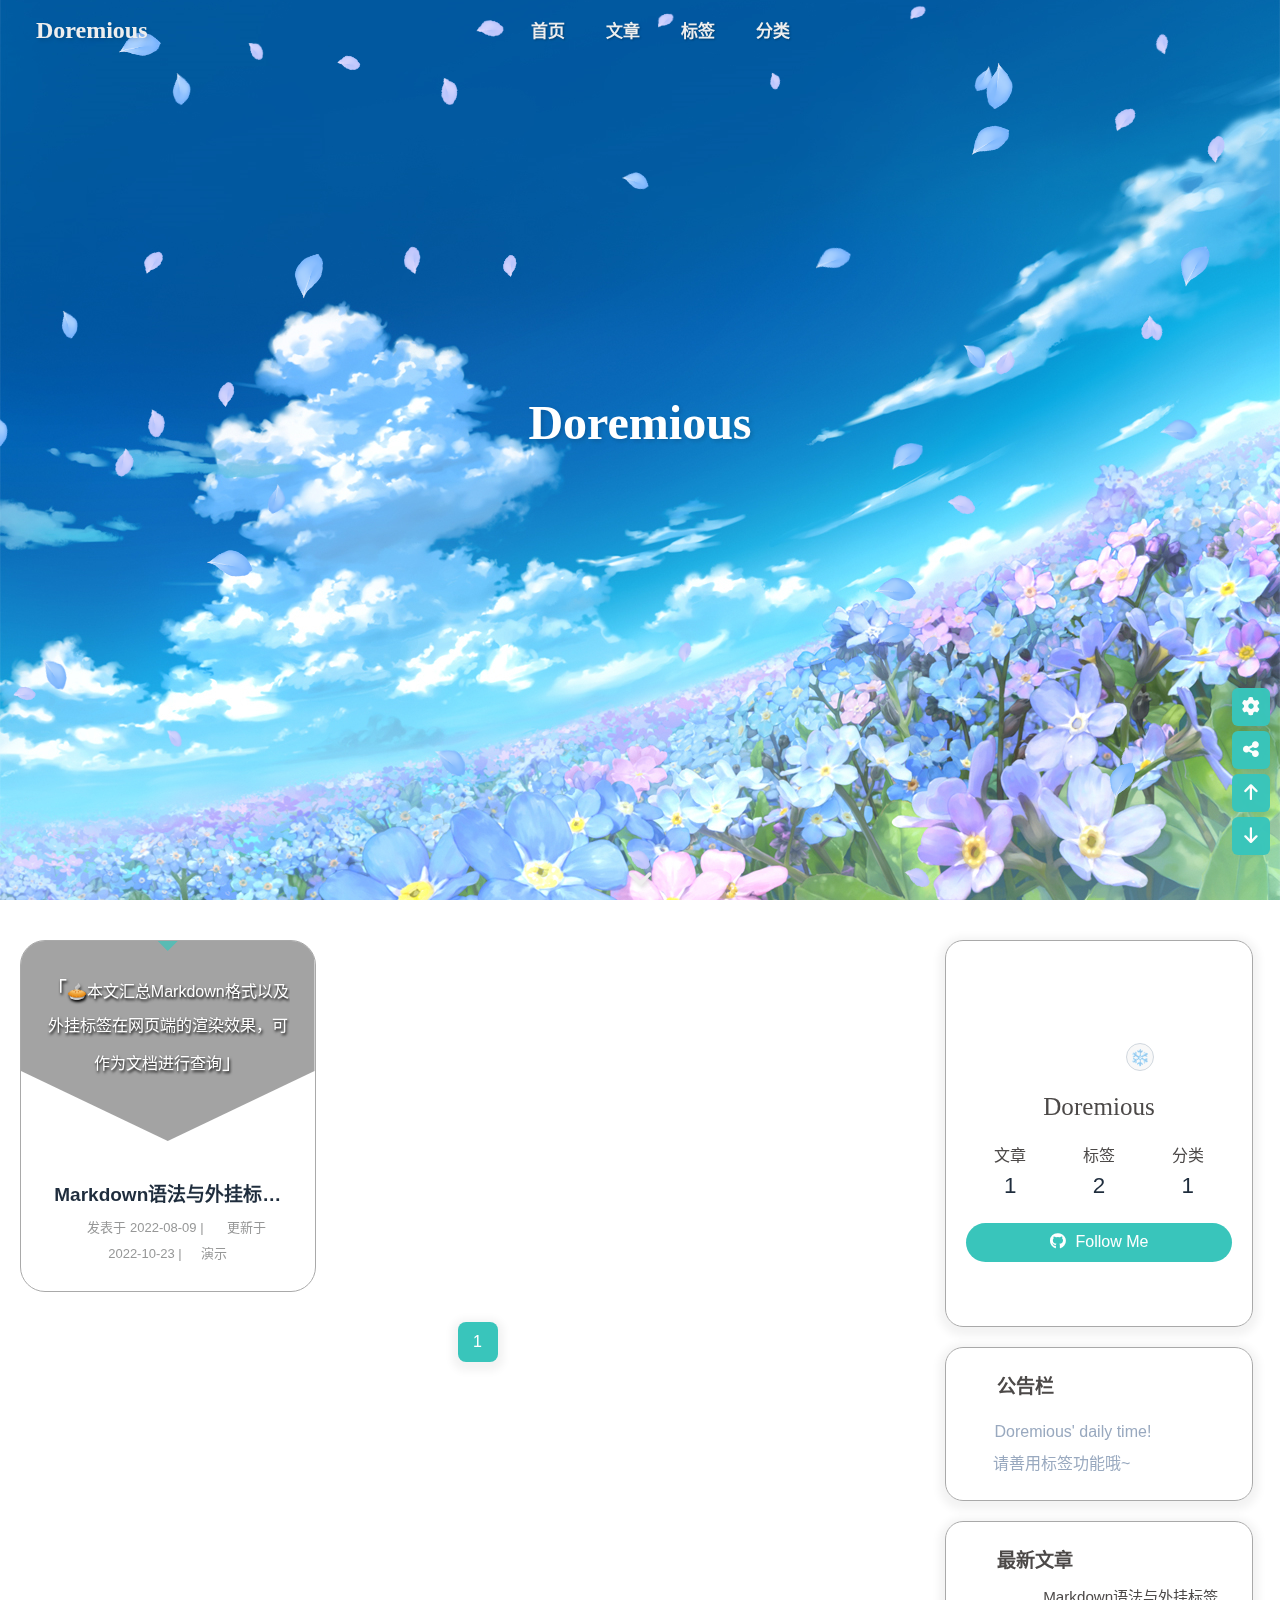
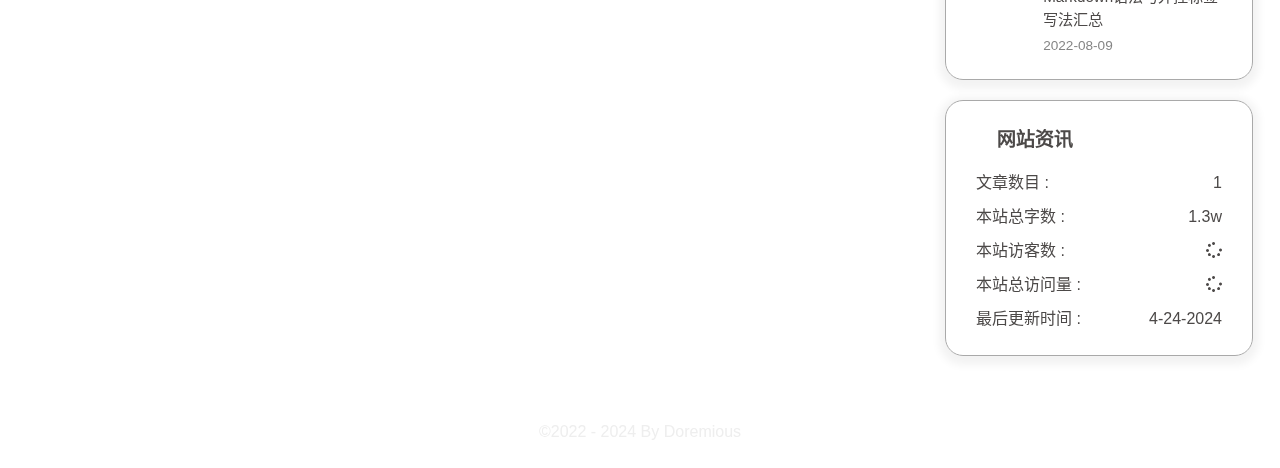
==== index.html @ c104c0e3 "Site updated: 2024-04-24 19:43:19" ====
<!DOCTYPE html><html lang="zh-CN" data-theme="light"><head><meta charset="UTF-8"><meta http-equiv="X-UA-Compatible" content="IE=edge"><meta name="viewport" content="width=device-width, initial-scale=1.0, maximum-scale=1.0, user-scalable=no"><title>Doremious</title><meta name="author" content="Doremious"><meta name="copyright" content="Doremious"><meta name="format-detection" content="telephone=no"><meta name="theme-color" content="ffffff"><meta property="og:type" content="website">
<meta property="og:title" content="Doremious">
<meta property="og:url" content="https://doremious.github.io/index.html">
<meta property="og:site_name" content="Doremious">
<meta property="og:locale" content="zh_CN">
<meta property="og:image" content="https://raw.githubusercontent.com/Doremious/source/main/img/avatar.png">
<meta property="article:author" content="Doremious">
<meta name="twitter:card" content="summary">
<meta name="twitter:image" content="https://raw.githubusercontent.com/Doremious/source/main/img/avatar.png"><link rel="shortcut icon" href="/assets/WA2.png"><link rel="canonical" href="https://doremious.github.io/"><link rel="preconnect" href="//cdn.jsdelivr.net"/><link rel="preconnect" href="//busuanzi.ibruce.info"/><link rel="stylesheet" href="/css/index.css"><link rel="stylesheet" href="https://lf6-cdn-tos.bytecdntp.com/cdn/expire-1-M/font-awesome/6.0.0/css/all.min.css" media="print" onload="this.media='all'"><link rel="stylesheet" href="https://cdn.staticfile.org/fancyapps-ui/4.0.31/fancybox.min.css" media="print" onload="this.media='all'"><script>const GLOBAL_CONFIG = { 
  root: '/',
  algolia: undefined,
  localSearch: {"path":"/search.xml","preload":false,"languages":{"hits_empty":"找不到您查询的内容：${query}"}},
  translate: undefined,
  noticeOutdate: undefined,
  highlight: {"plugin":"highlighjs","highlightCopy":true,"highlightLang":true,"highlightHeightLimit":500},
  copy: {
    success: '复制成功',
    error: '复制错误',
    noSupport: '浏览器不支持'
  },
  relativeDate: {
    homepage: false,
    post: false
  },
  runtime: '',
  date_suffix: {
    just: '刚刚',
    min: '分钟前',
    hour: '小时前',
    day: '天前',
    month: '个月前'
  },
  copyright: undefined,
  lightbox: 'fancybox',
  Snackbar: undefined,
  source: {
    justifiedGallery: {
      js: 'https://cdnjs.cloudflare.com/ajax/libs/flickr-justified-gallery/2.1.2/fjGallery.min.js',
      css: 'https://cdnjs.cloudflare.com/ajax/libs/flickr-justified-gallery/2.1.2/fjGallery.min.css'
    }
  },
  isPhotoFigcaption: false,
  islazyload: true,
  isAnchor: false
}</script><script id="config-diff">var GLOBAL_CONFIG_SITE = {
  title: 'Doremious',
  isPost: false,
  isHome: true,
  isHighlightShrink: false,
  isToc: false,
  postUpdate: '2024-04-24 19:43:17'
}</script><noscript><style type="text/css">
  #nav {
    opacity: 1
  }
  .justified-gallery img {
    opacity: 1
  }

  #recent-posts time,
  #post-meta time {
    display: inline !important
  }
</style></noscript><script>(win=>{
    win.saveToLocal = {
      set: function setWithExpiry(key, value, ttl) {
        if (ttl === 0) return
        const now = new Date()
        const expiryDay = ttl * 86400000
        const item = {
          value: value,
          expiry: now.getTime() + expiryDay,
        }
        localStorage.setItem(key, JSON.stringify(item))
      },

      get: function getWithExpiry(key) {
        const itemStr = localStorage.getItem(key)

        if (!itemStr) {
          return undefined
        }
        const item = JSON.parse(itemStr)
        const now = new Date()

        if (now.getTime() > item.expiry) {
          localStorage.removeItem(key)
          return undefined
        }
        return item.value
      }
    }
  
    win.getScript = url => new Promise((resolve, reject) => {
      const script = document.createElement('script')
      script.src = url
      script.async = true
      script.onerror = reject
      script.onload = script.onreadystatechange = function() {
        const loadState = this.readyState
        if (loadState && loadState !== 'loaded' && loadState !== 'complete') return
        script.onload = script.onreadystatechange = null
        resolve()
      }
      document.head.appendChild(script)
    })
  
      win.activateDarkMode = function () {
        document.documentElement.setAttribute('data-theme', 'dark')
        if (document.querySelector('meta[name="theme-color"]') !== null) {
          document.querySelector('meta[name="theme-color"]').setAttribute('content', '#0d0d0d')
        }
      }
      win.activateLightMode = function () {
        document.documentElement.setAttribute('data-theme', 'light')
        if (document.querySelector('meta[name="theme-color"]') !== null) {
          document.querySelector('meta[name="theme-color"]').setAttribute('content', 'ffffff')
        }
      }
      const t = saveToLocal.get('theme')
    
          const now = new Date()
          const hour = now.getHours()
          const isNight = hour <= 6 || hour >= 18
          if (t === undefined) isNight ? activateDarkMode() : activateLightMode()
          else if (t === 'light') activateLightMode()
          else activateDarkMode()
        
      const asideStatus = saveToLocal.get('aside-status')
      if (asideStatus !== undefined) {
        if (asideStatus === 'hide') {
          document.documentElement.classList.add('hide-aside')
        } else {
          document.documentElement.classList.remove('hide-aside')
        }
      }
    
    const detectApple = () => {
      if(/iPad|iPhone|iPod|Macintosh/.test(navigator.userAgent)){
        document.documentElement.classList.add('apple')
      }
    }
    detectApple()
    })(window)</script><link rel="stylesheet" href="https://cdn1.tianli0.top/npm/element-ui@2.15.6/packages/theme-chalk/lib/index.css"><style id="themeColor"></style><style id="rightSide"></style><style id="transPercent"></style><style id="blurNum"></style><style id="settingStyle"></style><style id="defineBg"></style><style id="menu_shadow"></style><script src="https://npm.elemecdn.com/echarts@4.9.0/dist/echarts.min.js"></script><!-- hexo injector head_end start --><link rel="stylesheet" href="https://npm.elemecdn.com/hexo-butterfly-swiper/lib/swiper.min.css" media="print" onload="this.media='all'"><link rel="stylesheet" href="https://npm.elemecdn.com/hexo-butterfly-swiper/lib/swiperstyle.css" media="print" onload="this.media='all'"><link rel="stylesheet" href="https://npm.elemecdn.com/hexo-butterfly-tag-plugins-plus@latest/lib/assets/font-awesome-animation.min.css" media="defer" onload="this.media='all'"><link rel="stylesheet" href="https://npm.elemecdn.com/hexo-butterfly-tag-plugins-plus@latest/lib/tag_plugins.css" media="defer" onload="this.media='all'"><script src="https://npm.elemecdn.com/hexo-butterfly-tag-plugins-plus@latest/lib/assets/carousel-touch.js"></script><link rel="stylesheet" href="https://npm.elemecdn.com/hexo-butterfly-wowjs/lib/animate.min.css" media="print" onload="this.media='screen'"><link rel="stylesheet" href="https://npm.elemecdn.com/hexo-filter-gitcalendar/lib/gitcalendar.css" media="print" onload="this.media='all'"><!-- hexo injector head_end end --><meta name="generator" content="Hexo 6.3.0"><link rel="alternate" href="/atom.xml" title="Doremious" type="application/atom+xml">
</head><body><div id="loading-box" onclick="document.getElementById(&quot;loading-box&quot;).classList.add(&quot;loaded&quot;)"><div class="loading-bg"><div class="loading-img"></div><div class="loading-image-dot"></div></div></div><div id="web_bg"></div><div id="sidebar"><div id="menu-mask"></div><div id="sidebar-menus"><div class="avatar-img is-center"><img src= "[data-uri]" data-lazy-src="https://raw.githubusercontent.com/Doremious/source/main/img/avatar.png" onerror="onerror=null;src='/assets/fr404.gif'" alt="avatar"/></div><div class="sidebar-site-data site-data is-center"><a href="/archives/"><div class="headline">文章</div><div class="length-num">1</div></a><a href="/tags/"><div class="headline">标签</div><div class="length-num">2</div></a><a href="/categories/"><div class="headline">分类</div><div class="length-num">1</div></a></div><hr/><div class="menus_items"><div class="menus_item"><a class="site-page faa-parent animated-hover" href="/"><svg class="menu_icon faa-tada" aria-hidden="true" style="width:1.30em;height:1.30em;vertical-align:-0.2em;fill:currentColor;overflow:hidden;"><use xlink:href="#icon-shouye"></use></svg><span class="menu_word" style="font-size:17px"> 首页</span></a></div><div class="menus_item"><a class="site-page faa-parent animated-hover" href="/archives/"><svg class="menu_icon faa-tada" aria-hidden="true" style="width:1.30em;height:1.30em;vertical-align:-0.2em;fill:currentColor;overflow:hidden;"><use xlink:href="#icon-Designsubscriptions"></use></svg><span class="menu_word" style="font-size:17px"> 文章</span></a></div><div class="menus_item"><a class="site-page faa-parent animated-hover" href="/tags/"><svg class="menu_icon faa-tada" aria-hidden="true" style="width:1.30em;height:1.30em;vertical-align:-0.2em;fill:currentColor;overflow:hidden;"><use xlink:href="#icon-biaoqianku"></use></svg><span class="menu_word" style="font-size:17px"> 标签</span></a></div><div class="menus_item"><a class="site-page faa-parent animated-hover" href="/categories/"><svg class="menu_icon faa-tada" aria-hidden="true" style="width:1.30em;height:1.30em;vertical-align:-0.2em;fill:currentColor;overflow:hidden;"><use xlink:href="#icon-fenlei"></use></svg><span class="menu_word" style="font-size:17px"> 分类</span></a></div></div></div></div><div class="page home" id="body-wrap"><header class="full_page" id="page-header"><nav id="nav"><span id="blog_name"><a id="site-name" href="/">Doremious</a></span><div id="menus"><div class="menus_items"><div class="menus_item"><a class="site-page faa-parent animated-hover" href="/"><svg class="menu_icon faa-tada" aria-hidden="true" style="width:1.30em;height:1.30em;vertical-align:-0.2em;fill:currentColor;overflow:hidden;"><use xlink:href="#icon-shouye"></use></svg><span class="menu_word" style="font-size:17px"> 首页</span></a></div><div class="menus_item"><a class="site-page faa-parent animated-hover" href="/archives/"><svg class="menu_icon faa-tada" aria-hidden="true" style="width:1.30em;height:1.30em;vertical-align:-0.2em;fill:currentColor;overflow:hidden;"><use xlink:href="#icon-Designsubscriptions"></use></svg><span class="menu_word" style="font-size:17px"> 文章</span></a></div><div class="menus_item"><a class="site-page faa-parent animated-hover" href="/tags/"><svg class="menu_icon faa-tada" aria-hidden="true" style="width:1.30em;height:1.30em;vertical-align:-0.2em;fill:currentColor;overflow:hidden;"><use xlink:href="#icon-biaoqianku"></use></svg><span class="menu_word" style="font-size:17px"> 标签</span></a></div><div class="menus_item"><a class="site-page faa-parent animated-hover" href="/categories/"><svg class="menu_icon faa-tada" aria-hidden="true" style="width:1.30em;height:1.30em;vertical-align:-0.2em;fill:currentColor;overflow:hidden;"><use xlink:href="#icon-fenlei"></use></svg><span class="menu_word" style="font-size:17px"> 分类</span></a></div></div><center id="name-container"><a id="page-name" href="javascript:scrollToTop()">PAGE_NAME</a></center><div id="nav-right"><div id="search-button"><a class="search faa-parent animated-hover" title="搜索"><svg class="faa-tada icon" style="height:24px;width:24px;fill:currentColor;position:relative;top:6px" aria-hidden="true"><use xlink:href="#icon-sousuo"></use></svg></a></div><a class="suibian faa-parent animated-hover" href="javascript:;" onclick="randomPost()" title="随便逛逛"><svg class="faa-tada icon" style="height:24px;width:24px;text-align:right;fill:currentColor;position:relative;margin:0 8px 0 15px;top:7px" aria-hidden="true"><use xlink:href="#icon-zhifeiji"></use></svg></a><a class="sun_moon faa-parent animated-hover" onclick="switchNightMode()" title="昼夜交替" id="nightmode-button"><svg class="faa-tada" style="height:24px;width:24px;fill:currentColor;position:relative;top:7px" viewBox="0 0 1024 1024"><use id="modeicon" xlink:href="#icon-xianxingriyue">       </use></svg></a><div id="toggle-menu"><a><i class="fas fa-bars fa-fw"></i></a></div></div></div></nav><div id="site-info"><h1 id="site-title">Doremious</h1><div id="site-subtitle"><span id="subtitle"></span></div><div id="site_social_icons"><a class="social-icon faa-parent animated-hover" href="https://space.bilibili.com/442213698" target="_blank" title="Bilibili"><svg class="social_icon faa-tada" aria-hidden="true" style="width:1.15em;height:1.15em;vertical-align:-0.15em;fill:currentColor;overflow:hidden;"><use xlink:href="#icon-bilibili-2"></use></svg></a><a class="social-icon faa-parent animated-hover" href="mailto:doremyous@gmail.com" target="_blank" title="Email"><svg class="social_icon faa-tada" aria-hidden="true" style="width:1.15em;height:1.15em;vertical-align:-0.15em;fill:currentColor;overflow:hidden;"><use xlink:href="#icon-email"></use></svg></a><a class="social-icon faa-parent animated-hover" href="https://twitter.com/Doremious" target="_blank" title="Twitter"><svg class="social_icon faa-tada" aria-hidden="true" style="width:1.15em;height:1.15em;vertical-align:-0.15em;fill:currentColor;overflow:hidden;"><use xlink:href="#icon-twitter"></use></svg></a></div></div><div id="scroll-down"><i class="fas fa-angle-down scroll-down-effects"></i></div></header><main class="layout" id="content-inner"><div class="recent-posts" id="recent-posts"><div class="recent-post-item"><div class="recent-post-content left"><div class="recent-post-cover"><img class="article-cover" src= "[data-uri]" data-lazy-src="https://source.fomal.cc/img/default_cover_14.webp" onerror="this.onerror=null;this.src='/assets/shiro.png'" alt="Markdown语法与外挂标签写法汇总"></div><div class="recent-post-info"><a class="article-title" href="/2022/08/09/2022-08-09-Markdown%E8%AF%AD%E6%B3%95%E4%B8%8E%E5%A4%96%E6%8C%82%E6%A0%87%E7%AD%BE%E5%86%99%E6%B3%95%E6%B1%87%E6%80%BB/" title="Markdown语法与外挂标签写法汇总"><div class="article-title-link">Markdown语法与外挂标签写法汇总</div></a><div class="recent-post-meta">               <div class="article-meta-wrap"><span class="post-meta-date"><svg class="meta_icon post-ui-icon" style="width:16px;height:16px;position:relative;top:3px"><use xlink:href="#icon-rili"></use></svg><span class="article-meta-label">发表于 </span><time class="post-meta-date-created" datetime="2022-08-09T10:19:03.000Z" title="发表于 2022-08-09 18:19:03">2022-08-09</time><span class="article-meta-separator"> | </span><svg class="meta_icon post-ui-icon" style="width:18px;height:18px;position:relative;top:4px"><use xlink:href="#icon-zuzhiheguanlitubiao-">                   </use></svg><span class="article-meta-label">更新于 </span><time class="post-meta-date-updated" datetime="2022-10-23T14:00:00.000Z" title="更新于 2022-10-23 22:00:00">2022-10-23</time></span><span class="article-meta"><span class="article-meta-separator"> | </span><svg class="meta_icon post-ui-icon" style="width:14px;height:14px;position:relative;top:4px"><use xlink:href="#icon-fenlei1"></use></svg><a class="article-meta__categories" href="/categories/%E6%BC%94%E7%A4%BA/">演示</a></span></div></div></div><a class="article-content" href="/2022/08/09/2022-08-09-Markdown%E8%AF%AD%E6%B3%95%E4%B8%8E%E5%A4%96%E6%8C%82%E6%A0%87%E7%AD%BE%E5%86%99%E6%B3%95%E6%B1%87%E6%80%BB/" title="Markdown语法与外挂标签写法汇总"><div class="article-content-text">🥧本文汇总Markdown格式以及外挂标签在网页端的渲染效果，可作为文档进行查询</div></a><div class="recent-post-arrow"></div></div></div><nav id="pagination"><div class="pagination"><span class="page-number current">1</span></div></nav></div><div class="aside-content" id="aside-content"><div class="card-widget card-info"><div class="is-center"><div class="card-info-avatar"><div class="avatar-img"><img src= "[data-uri]" data-lazy-src="https://raw.githubusercontent.com/Doremious/source/main/img/avatar.png" onerror="this.onerror=null;this.src='/assets/fr404.gif'" alt="avatar"/></div><div class="author-status-box"><div class="author-status"><g-emoji class="g-emoji" alias="palm_tree" fallback-src="/img/WA2.png">❄️</g-emoji><span>Snowing</span></div></div></div><div class="author-info__name">Doremious</div><div class="author-info__description"></div></div><div class="card-info-data site-data is-center"><a href="/archives/"><div class="headline">文章</div><div class="length-num">1</div></a><a href="/tags/"><div class="headline">标签</div><div class="length-num">2</div></a><a href="/categories/"><div class="headline">分类</div><div class="length-num">1</div></a></div><a id="card-info-btn" target="_blank" rel="noopener" href="https://github.com/Doremious"><i class="fab fa-github"></i><span>Follow Me</span></a><div class="card-info-social-icons is-center"><a class="social-icon faa-parent animated-hover" href="https://space.bilibili.com/442213698" target="_blank" title="Bilibili"><svg class="social_icon faa-tada" aria-hidden="true" style="width:1.15em;height:1.15em;vertical-align:-0.15em;fill:currentColor;overflow:hidden;"><use xlink:href="#icon-bilibili-2"></use></svg></a><a class="social-icon faa-parent animated-hover" href="mailto:doremyous@gmail.com" target="_blank" title="Email"><svg class="social_icon faa-tada" aria-hidden="true" style="width:1.15em;height:1.15em;vertical-align:-0.15em;fill:currentColor;overflow:hidden;"><use xlink:href="#icon-email"></use></svg></a><a class="social-icon faa-parent animated-hover" href="https://twitter.com/Doremious" target="_blank" title="Twitter"><svg class="social_icon faa-tada" aria-hidden="true" style="width:1.15em;height:1.15em;vertical-align:-0.15em;fill:currentColor;overflow:hidden;"><use xlink:href="#icon-twitter"></use></svg></a></div></div><div class="card-widget card-announcement"><div class="item-headline"><a class="faa-parent animated-hover"><svg class="faa-tada icon" style="height:25px;width:25px;fill:currentColor;position:relative;top:4px" aria-hidden="true"><use xlink:href="#icon-xinwengonggao"></use></svg></a><span style="font-weight:bold">公告栏</span></div><div class="announcement_content"><a href="/"><svg class="icon faa-tada" style="height:24px;width:24px;position:relative;top:7px;" aria-hidden="true"><use xlink:href="#icon-xuehua"></use></svg> Doremious' daily time!</a><br><a href="/tags/"><svg class="icon faa-tada" style="height:18px;width:18px;position:relative;left:4px;top:3px;" aria-hidden="true"><use xlink:href="#icon-biaoqianku"></use></svg> &nbsp请善用标签功能哦~</a></div></div><div class="sticky_layout"><div class="card-widget card-recent-post"><div class="item-headline"><a class="faa-parent animated-hover"><svg class="faa-tada icon" style="height:25px;width:25px;fill:currentColor;position:relative;top:5px" aria-hidden="true"><use xlink:href="#icon-lishijilu"></use></svg></a><span>最新文章</span></div><div class="aside-list"><div class="aside-list-item"><a class="thumbnail" href="/2022/08/09/2022-08-09-Markdown%E8%AF%AD%E6%B3%95%E4%B8%8E%E5%A4%96%E6%8C%82%E6%A0%87%E7%AD%BE%E5%86%99%E6%B3%95%E6%B1%87%E6%80%BB/" title="Markdown语法与外挂标签写法汇总"><img src= "[data-uri]" data-lazy-src="https://source.fomal.cc/img/default_cover_14.webp" onerror="this.onerror=null;this.src='/assets/shiro.png'" alt="Markdown语法与外挂标签写法汇总"/></a><div class="content"><a class="title" href="/2022/08/09/2022-08-09-Markdown%E8%AF%AD%E6%B3%95%E4%B8%8E%E5%A4%96%E6%8C%82%E6%A0%87%E7%AD%BE%E5%86%99%E6%B3%95%E6%B1%87%E6%80%BB/" title="Markdown语法与外挂标签写法汇总">Markdown语法与外挂标签写法汇总</a><time datetime="2022-08-09T10:19:03.000Z" title="发表于 2022-08-09 18:19:03">2022-08-09</time></div></div></div></div><div class="card-widget card-webinfo"><div class="item-headline"><a class="faa-parent animated-hover"><svg class="faa-tada icon" style="height:25px;width:25px;fill:currentColor;position:relative;top:5px" aria-hidden="true"><use xlink:href="#icon-shujutongji"></use></svg></a><span style="font-weight:bold">网站资讯</span></div><div class="webinfo"><div class="webinfo-item"><div class="item-name">文章数目 :</div><div class="item-count">1</div></div><div class="webinfo-item"><div class="item-name">本站总字数 :</div><div class="item-count">1.3w</div></div><div class="webinfo-item"><div class="item-name">本站访客数 :</div><div class="item-count" id="busuanzi_value_site_uv"><i class="fa-solid fa-spinner fa-spin"></i></div></div><div class="webinfo-item"><div class="item-name">本站总访问量 :</div><div class="item-count" id="busuanzi_value_site_pv"><i class="fa-solid fa-spinner fa-spin"></i></div></div><div class="webinfo-item"><div class="item-name">最后更新时间 :</div><div class="item-count" id="last-push-date" data-lastPushDate="2024-04-24T11:43:17.893Z"><i class="fa-solid fa-spinner fa-spin"></i></div></div></div></div></div></div></main><footer id="footer" style="background-color: transparent;"><div id="footer-wrap"><div class="copyright">&copy;2022 - 2024 By Doremious</div></div></footer></div><div id="rightside"><div id="rightside-config-hide"><a class="icon-V hidden" onclick="switchNightMode()" title="昼夜交替"><i class="fa fa-adjust"></i></a><button id="hide-aside-btn" type="button" title="单栏和双栏切换"><i class="fas fa-arrows-alt-h"></i></button><button class="share" type="button" title="右键模式" onclick="changeMouseMode()"><i class="fas fa-mouse"></i></button></div><div id="rightside-config-show"><button id="rightside_config" type="button" title="设置"><i class="fas fa-cog right_side"></i></button><button class="share" type="button" title="分享链接" onclick="share()"><i class="fas fa-share-nodes"></i></button><button id="go-up" type="button" title="回到顶部"><i class="fas fa-arrow-up"></i><span id="percent">0<span>%</span></span></button><button id="go-down" type="button" title="直达底部" onclick="btf.scrollToDest(document.body.scrollHeight, 500)"><i class="fas fa-arrow-down"></i></button></div></div><div id="local-search"><div class="search-dialog"><nav class="search-nav"><span class="search-dialog-title">搜索</span><span id="loading-status"></span><button class="search-close-button"><i class="fas fa-times"></i></button></nav><div class="is-center" id="loading-database"><i class="fas fa-spinner fa-pulse"></i><span>  数据库加载中</span></div><div class="search-wrap"><div id="local-search-input"><div class="local-search-box"><input class="local-search-box--input" placeholder="搜索文章" type="text"/></div></div><hr/><div id="local-search-results"></div></div></div><div id="search-mask"></div></div><div class="js-pjax" id="rightMenu"><div class="rightMenu-group rightMenu-small"><a class="rightMenu-item" href="javascript:window.history.back();"><i class="fa fa-arrow-left"></i></a><a class="rightMenu-item" href="javascript:window.history.forward();"><i class="fa fa-arrow-right"></i></a><a class="rightMenu-item" href="javascript:window.location.reload();"><i class="fa fa-refresh"></i></a><a class="rightMenu-item" href="javascript:rmf.scrollToTop();"><i class="fa fa-arrow-up"></i></a></div><div class="rightMenu-group rightMenu-line hide" id="menu-text"><a class="rightMenu-item" href="javascript:rmf.copySelect();"><i class="fa fa-copy"></i><span>复制</span></a><a class="rightMenu-item" href="javascript:window.open(&quot;https://www.baidu.com/s?wd=&quot;+window.getSelection().toString());window.location.reload();"><i class="fa fa-search"></i><span>百度搜索</span></a></div><div class="rightMenu-group rightMenu-line hide" id="menu-too"><a class="rightMenu-item" href="javascript:window.open(window.getSelection().toString());window.location.reload();"><i class="fa fa-link"></i><span>转到链接</span></a></div><div class="rightMenu-group rightMenu-line hide" id="menu-paste"><a class="rightMenu-item" href="javascript:rmf.paste()"><i class="fa fa-copy"></i><span>粘贴</span></a></div><div class="rightMenu-group rightMenu-line hide" id="menu-post"><a class="rightMenu-item" href="javascript:rmf.copyWordsLink()"><i class="fa fa-link"></i><span>复制本文地址</span></a></div><div class="rightMenu-group rightMenu-line hide" id="menu-to"><a class="rightMenu-item" href="javascript:rmf.openWithNewTab()"><i class="fa fa-window-restore"></i><span>新窗口打开</span></a><a class="rightMenu-item" id="menu-too" href="javascript:rmf.open()"><i class="fa fa-link"></i><span>转到链接</span></a><a class="rightMenu-item" href="javascript:rmf.copyLink()"><i class="fa fa-copy"></i><span>复制链接</span></a></div><div class="rightMenu-group rightMenu-line hide" id="menu-img"><a class="rightMenu-item" href="javascript:rmf.saveAs()"><i class="fa fa-download"></i><span>保存图片</span></a><a class="rightMenu-item" href="javascript:rmf.openWithNewTab()"><i class="fa fa-window-restore"></i><span>在新窗口打开</span></a><a class="rightMenu-item" href="javascript:rmf.copyLink()"><i class="fa fa-copy"></i><span>复制图片链接</span></a></div><div class="rightMenu-group rightMenu-line"><a class="rightMenu-item" href="/"><i class="fa fa-home"></i><span>返回首页</span></a><a class="rightMenu-item" href="javascript:switchNightMode();"><i class="fa fa-adjust"></i><span>昼夜交替</span></a><a class="rightMenu-item" href="javascript:randomPost()"><i class="fa fa-paper-plane"></i><span>随便逛逛</span></a><a class="rightMenu-item" href="javascript:rmf.fullScreen();"><i class="fas fa-expand"></i><span>切换全屏</span></a><a class="rightMenu-item" href="javascript:window.print();"><i class="fa-solid fa-print"></i><span>打印页面</span></a></div></div><div><script src="/js/utils.js"></script><script src="/js/main.js"></script><script src="https://cdn.staticfile.org/fancyapps-ui/4.0.31/fancybox.umd.min.js"></script><script src="https://lf3-cdn-tos.bytecdntp.com/cdn/expire-1-M/instant.page/5.1.0/instantpage.min.js" type="module"></script><script src="https://lf3-cdn-tos.bytecdntp.com/cdn/expire-1-M/vanilla-lazyload/17.3.1/lazyload.iife.min.js"></script><script src="/js/search/local-search.js"></script><script async="async">var preloader = {
  endLoading: () => {
    document.body.style.overflow = 'auto';
    document.getElementById('loading-box').classList.add("loaded")
  },
  initLoading: () => {
    document.body.style.overflow = '';
    document.getElementById('loading-box').classList.remove("loaded")

  }
}
window.addEventListener('load',preloader.endLoading())
setTimeout(function(){preloader.endLoading();}, 5000);
document.getElementById('loading-box').addEventListener('click',()=> {preloader.endLoading()})</script><div class="js-pjax"><script>function subtitleType () {
  if (true) { 
    window.typed = new Typed("#subtitle", {
      strings: ["我现在就要吸，香香青梅！","明天会放晴吗？","悟已往之不谏，知来者之可追"],
      startDelay: 300,
      typeSpeed: 150,
      loop: true,
      backSpeed: 50
    })
  } else {
    document.getElementById("subtitle").innerHTML = '我现在就要吸，香香青梅！'
  }
}

if (true) {
  if (typeof Typed === 'function') {
    subtitleType()
  } else {
    getScript('https://lf9-cdn-tos.bytecdntp.com/cdn/expire-1-M/typed.js/2.0.12/typed.min.js').then(subtitleType)
  }
} else {
  subtitleType()
}</script></div><script src="https://cdn.staticfile.org/jquery/3.6.3/jquery.min.js"></script><script async src="https://cdn1.tianli0.top/npm/vue@2.6.14/dist/vue.min.js"></script><script async src="https://cdn1.tianli0.top/npm/element-ui@2.15.6/lib/index.js"></script><script async src="https://cdn.bootcdn.net/ajax/libs/clipboard.js/2.0.11/clipboard.min.js"></script><script defer type="text/javascript" src="https://cdn1.tianli0.top/npm/sweetalert2@8.19.0/dist/sweetalert2.all.js"></script><script async src="//npm.elemecdn.com/pace-js@1.2.4/pace.min.js"></script><script defer src="https://cdn1.tianli0.top/gh/nextapps-de/winbox/dist/winbox.bundle.min.js"></script><script async src="//at.alicdn.com/t/c/font_4266208_j227gk6i2am.js"></script><canvas id="canvas_sakura"></canvas><canvas id="universe"></canvas><canvas id="snow"></canvas><script defer src="/js/fomal.js"></script><script src="https://lib.baomitu.com/pjax/0.2.8/pjax.min.js"></script><script>let pjaxSelectors = ["head > title","#config-diff","#body-wrap","#rightside-config-hide","#rightside-config-show","#web_bg",".js-pjax","#bibi","body > title","#app","#tag-echarts","#posts-echart","#categories-echarts"]

var pjax = new Pjax({
  elements: 'a:not([target="_blank"])',
  selectors: pjaxSelectors,
  cacheBust: false,
  analytics: false,
  scrollRestoration: false
})

document.addEventListener('pjax:send', function () {

  // removeEventListener scroll 
  window.tocScrollFn && window.removeEventListener('scroll', window.tocScrollFn)
  window.scrollCollect && window.removeEventListener('scroll', scrollCollect)

  typeof preloader === 'object' && preloader.initLoading()
  document.getElementById('rightside').style.cssText = "opacity: ''; transform: ''"
  
  if (window.aplayers) {
    for (let i = 0; i < window.aplayers.length; i++) {
      if (!window.aplayers[i].options.fixed) {
        window.aplayers[i].destroy()
      }
    }
  }

  typeof typed === 'object' && typed.destroy()

  //reset readmode
  const $bodyClassList = document.body.classList
  $bodyClassList.contains('read-mode') && $bodyClassList.remove('read-mode')

  typeof disqusjs === 'object' && disqusjs.destroy()
})

document.addEventListener('pjax:complete', function () {
  window.refreshFn()

  document.querySelectorAll('script[data-pjax]').forEach(item => {
    const newScript = document.createElement('script')
    const content = item.text || item.textContent || item.innerHTML || ""
    Array.from(item.attributes).forEach(attr => newScript.setAttribute(attr.name, attr.value))
    newScript.appendChild(document.createTextNode(content))
    item.parentNode.replaceChild(newScript, item)
  })

  GLOBAL_CONFIG.islazyload && window.lazyLoadInstance.update()

  typeof chatBtnFn === 'function' && chatBtnFn()
  typeof panguInit === 'function' && panguInit()

  // google analytics
  typeof gtag === 'function' && gtag('config', '', {'page_path': window.location.pathname});

  // baidu analytics
  typeof _hmt === 'object' && _hmt.push(['_trackPageview',window.location.pathname]);

  typeof loadMeting === 'function' && document.getElementsByClassName('aplayer').length && loadMeting()

  // prismjs
  typeof Prism === 'object' && Prism.highlightAll()

  typeof preloader === 'object' && preloader.endLoading()
})

document.addEventListener('pjax:error', (e) => {
  if (e.request.status === 404) {
    pjax.loadUrl('/404.html')
  }
})</script><script async data-pjax src="//busuanzi.ibruce.info/busuanzi/2.3/busuanzi.pure.mini.js"></script></div><!-- hexo injector body_end start --> <script data-pjax>if(document.getElementById('recent-posts') && (location.pathname ==='/'|| '/' ==='all')){
    var parent = document.getElementById('recent-posts');
    var child = '<div class="recent-post-item" style="width:100%;height: auto"><div id="catalog_magnet"><a class="magnet_link_more"  href="https://doremious.github.io/tags/" style="flex:1;text-align: center;margin-bottom: 10px;">查看更多...</a></div></div>';
    console.log('已挂载magnet')
    parent.insertAdjacentHTML("afterbegin",child)}
     </script><style>#catalog_magnet{flex-wrap: wrap;display: flex;width:100%;justify-content:space-between;padding: 10px 10px 0 10px;align-content: flex-start;}.magnet_item{flex-basis: calc(33.333333333333336% - 5px);background: #e9e9e9;margin-bottom: 10px;border-radius: 8px;transition: all 0.2s ease-in-out;}.magnet_item:hover{background: var(--text-bg-hover)}.magnet_link_more{color:#555}.magnet_link{color:black}.magnet_link:hover{color:white}@media screen and (max-width: 600px) {.magnet_item {flex-basis: 100%;}}.magnet_link_context{display:flex;padding: 10px;font-size:16px;transition: all 0.2s ease-in-out;}.magnet_link_context:hover{padding: 10px 20px;}</style>
    <style></style><script data-pjax>
  function butterfly_swiper_injector_config(){
    var parent_div_git = document.getElementById('recent-posts');
    var item_html = '<div class="recent-post-item" style="height: auto;width: 100%"><div class="blog-slider swiper-container-fade swiper-container-horizontal" id="swiper_container"><div class="blog-slider__wrp swiper-wrapper" style="transition-duration: 0ms;"><div class="blog-slider__item swiper-slide" style="width: 750px; opacity: 1; transform: translate3d(0px, 0px, 0px); transition-duration: 0ms;"><a class="blog-slider__img" onclick="pjax.loadUrl(&quot;2022/08/09/2022-08-09-Markdown语法与外挂标签写法汇总/&quot;);" href="javascript:void(0);" alt=""><img width="48" height="48" src= "[data-uri]" data-lazy-src="https://source.fomal.cc/img/default_cover_14.webp" alt="" onerror="this.src=https://unpkg.zhimg.com/akilar-candyassets/image/loading.gif; this.onerror = null;"/></a><div class="blog-slider__content"><span class="blog-slider__code">2022-08-09</span><a class="blog-slider__title" onclick="pjax.loadUrl(&quot;2022/08/09/2022-08-09-Markdown语法与外挂标签写法汇总/&quot;);" href="javascript:void(0);" alt="">Markdown语法与外挂标签写法汇总</a><div class="blog-slider__text">🥧本文汇总Markdown格式以及外挂标签在网页端的渲染效果，可作为文档进行查询</div><a class="blog-slider__button" onclick="pjax.loadUrl(&quot;2022/08/09/2022-08-09-Markdown语法与外挂标签写法汇总/&quot;);" href="javascript:void(0);" alt="">详情       </a></div></div></div><div class="blog-slider__pagination swiper-pagination-clickable swiper-pagination-bullets"></div></div></div>';
    console.log('已挂载butterfly_swiper')
    parent_div_git.insertAdjacentHTML("afterbegin",item_html)
    }
  var elist = 'undefined'.split(',');
  var cpage = location.pathname;
  var epage = '/';
  var flag = 0;

  for (var i=0;i<elist.length;i++){
    if (cpage.includes(elist[i])){
      flag++;
    }
  }

  if ((epage ==='all')&&(flag == 0)){
    butterfly_swiper_injector_config();
  }
  else if (epage === cpage){
    butterfly_swiper_injector_config();
  }
  </script><script defer src="https://npm.elemecdn.com/hexo-butterfly-swiper/lib/swiper.min.js"></script><script defer data-pjax src="https://npm.elemecdn.com/hexo-butterfly-swiper/lib/swiper_init.js"></script><div class="js-pjax"><script async="async">var arr = document.getElementsByClassName('recent-post-item');
for(var i = 0;i<arr.length;i++){
    arr[i].classList.add('wow');
    arr[i].classList.add('animate__zoomIn');
    arr[i].setAttribute('data-wow-duration', '2s');
    arr[i].setAttribute('data-wow-delay', '200ms');
    arr[i].setAttribute('data-wow-offset', '30');
    arr[i].setAttribute('data-wow-iteration', '1');
  }</script><script async="async">var arr = document.getElementsByClassName('card-widget');
for(var i = 0;i<arr.length;i++){
    arr[i].classList.add('wow');
    arr[i].classList.add('animate__zoomIn');
    arr[i].setAttribute('data-wow-duration', '2s');
    arr[i].setAttribute('data-wow-delay', '200ms');
    arr[i].setAttribute('data-wow-offset', '30');
    arr[i].setAttribute('data-wow-iteration', '1');
  }</script></div><script defer src="https://npm.elemecdn.com/hexo-butterfly-wowjs/lib/wow.min.js"></script><script defer src="https://npm.elemecdn.com/hexo-butterfly-wowjs/lib/wow_init.js"></script><script data-pjax src="https://npm.elemecdn.com/hexo-filter-gitcalendar/lib/gitcalendar.js"></script><script data-pjax>
  function gitcalendar_injector_config(){
      var parent_div_git = document.getElementById('gitZone');
      var item_html = '<div class="recent-post-item" id="gitcalendarBar" style="width:100%;height:auto;padding:10px;"><style>#git_container{min-height: 320px}@media screen and (max-width:650px) {#git_container{min-height: 0px}}</style><div id="git_loading" style="width:10%;height:100%;margin:0 auto;display: block;"><svg xmlns="http://www.w3.org/2000/svg" xmlns:xlink="http://www.w3.org/1999/xlink" viewBox="0 0 50 50" style="enable-background:new 0 0 50 50" xml:space="preserve"><path fill="#d0d0d0" d="M25.251,6.461c-10.318,0-18.683,8.365-18.683,18.683h4.068c0-8.071,6.543-14.615,14.615-14.615V6.461z" transform="rotate(275.098 25 25)"><animatetransform attributeType="xml" attributeName="transform" type="rotate" from="0 25 25" to="360 25 25" dur="0.6s" repeatCount="indefinite"></animatetransform></path></svg><style>#git_container{display: none;}</style></div><div id="git_container"></div></div>';
      parent_div_git.insertAdjacentHTML("afterbegin",item_html)
      console.log('已挂载gitcalendar')
      }

    if( document.getElementById('gitZone') && (location.pathname ==='/site/census/'|| '/site/census/' ==='all')){
        gitcalendar_injector_config()
        GitCalendarInit("/api?null",['#d9e0df', '#c6e0dc', '#a8dcd4', '#9adcd2', '#89ded1', '#77e0d0', '#5fdecb', '#47dcc6', '#39dcc3', '#1fdabe', '#00dab9'],'null')
    }
  </script><!-- hexo injector body_end end --></body></html>
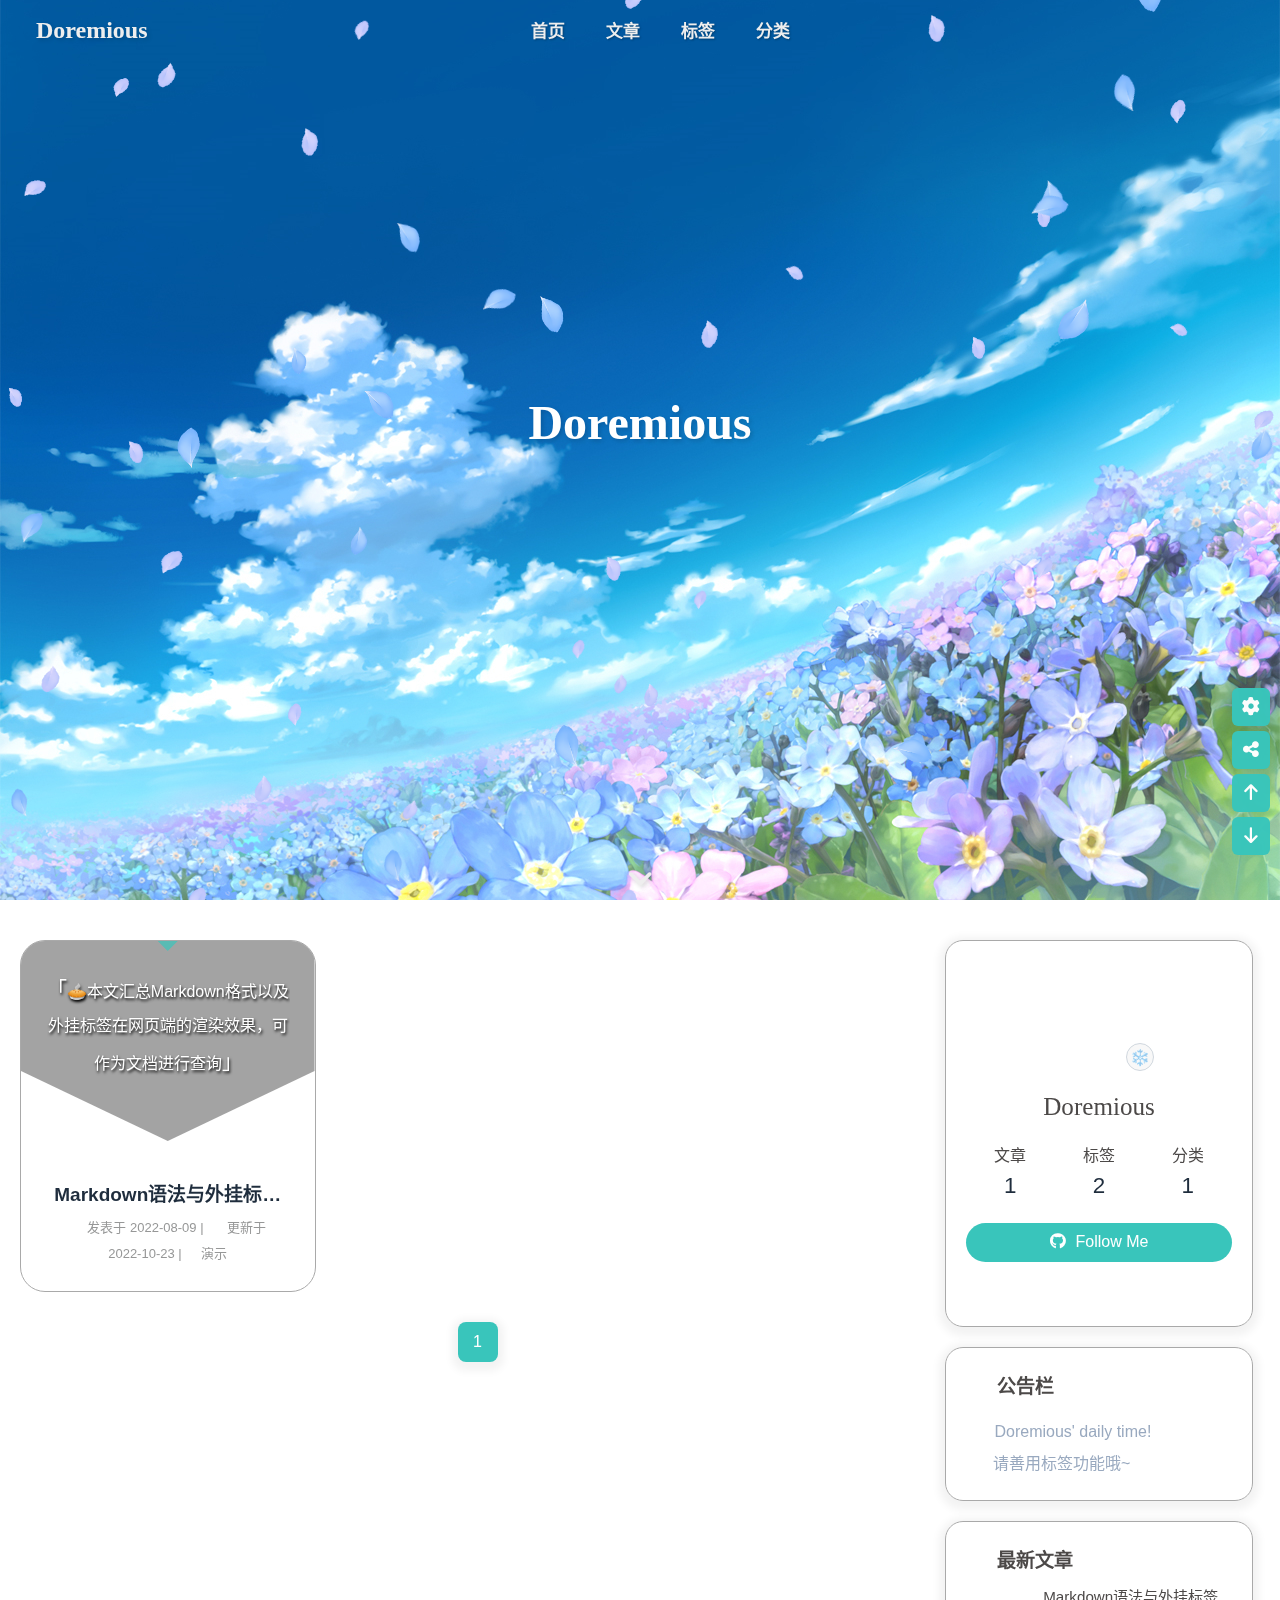
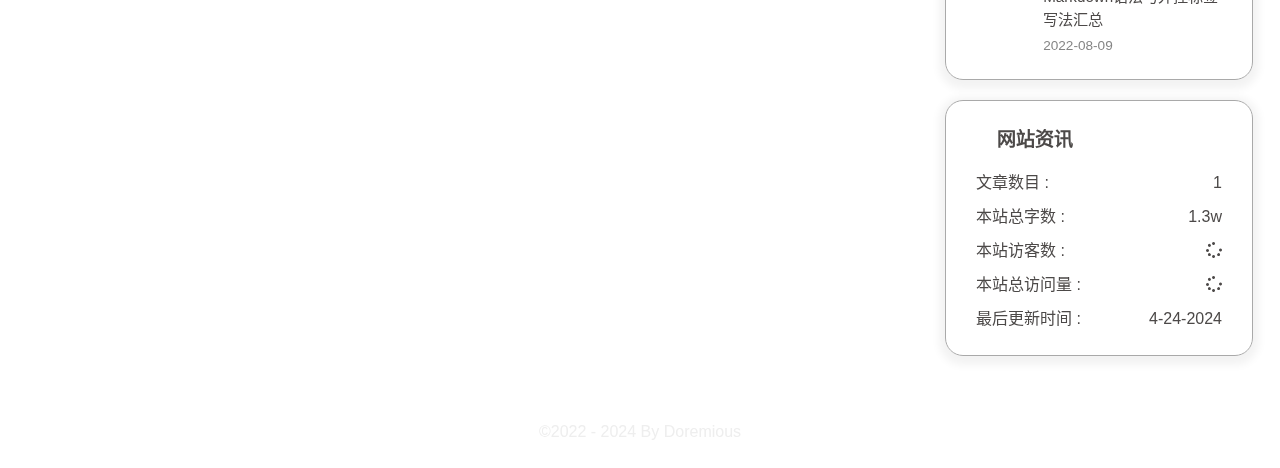
==== commit 7b7e2343: "Site updated: 2024-04-24 19:44:55" ====
--- a/index.html
+++ b/index.html
@@ -48,7 +48,7 @@
   isHome: true,
   isHighlightShrink: false,
   isToc: false,
-  postUpdate: '2024-04-24 19:43:17'
+  postUpdate: '2024-04-24 19:44:54'
 }</script><noscript><style type="text/css">
   #nav {
     opacity: 1
@@ -141,8 +141,8 @@
       }
     }
     detectApple()
-    })(window)</script><link rel="stylesheet" href="https://cdn1.tianli0.top/npm/element-ui@2.15.6/packages/theme-chalk/lib/index.css"><style id="themeColor"></style><style id="rightSide"></style><style id="transPercent"></style><style id="blurNum"></style><style id="settingStyle"></style><style id="defineBg"></style><style id="menu_shadow"></style><script src="https://npm.elemecdn.com/echarts@4.9.0/dist/echarts.min.js"></script><!-- hexo injector head_end start --><link rel="stylesheet" href="https://npm.elemecdn.com/hexo-butterfly-swiper/lib/swiper.min.css" media="print" onload="this.media='all'"><link rel="stylesheet" href="https://npm.elemecdn.com/hexo-butterfly-swiper/lib/swiperstyle.css" media="print" onload="this.media='all'"><link rel="stylesheet" href="https://npm.elemecdn.com/hexo-butterfly-tag-plugins-plus@latest/lib/assets/font-awesome-animation.min.css" media="defer" onload="this.media='all'"><link rel="stylesheet" href="https://npm.elemecdn.com/hexo-butterfly-tag-plugins-plus@latest/lib/tag_plugins.css" media="defer" onload="this.media='all'"><script src="https://npm.elemecdn.com/hexo-butterfly-tag-plugins-plus@latest/lib/assets/carousel-touch.js"></script><link rel="stylesheet" href="https://npm.elemecdn.com/hexo-butterfly-wowjs/lib/animate.min.css" media="print" onload="this.media='screen'"><link rel="stylesheet" href="https://npm.elemecdn.com/hexo-filter-gitcalendar/lib/gitcalendar.css" media="print" onload="this.media='all'"><!-- hexo injector head_end end --><meta name="generator" content="Hexo 6.3.0"><link rel="alternate" href="/atom.xml" title="Doremious" type="application/atom+xml">
-</head><body><div id="loading-box" onclick="document.getElementById(&quot;loading-box&quot;).classList.add(&quot;loaded&quot;)"><div class="loading-bg"><div class="loading-img"></div><div class="loading-image-dot"></div></div></div><div id="web_bg"></div><div id="sidebar"><div id="menu-mask"></div><div id="sidebar-menus"><div class="avatar-img is-center"><img src= "[data-uri]" data-lazy-src="https://raw.githubusercontent.com/Doremious/source/main/img/avatar.png" onerror="onerror=null;src='/assets/fr404.gif'" alt="avatar"/></div><div class="sidebar-site-data site-data is-center"><a href="/archives/"><div class="headline">文章</div><div class="length-num">1</div></a><a href="/tags/"><div class="headline">标签</div><div class="length-num">2</div></a><a href="/categories/"><div class="headline">分类</div><div class="length-num">1</div></a></div><hr/><div class="menus_items"><div class="menus_item"><a class="site-page faa-parent animated-hover" href="/"><svg class="menu_icon faa-tada" aria-hidden="true" style="width:1.30em;height:1.30em;vertical-align:-0.2em;fill:currentColor;overflow:hidden;"><use xlink:href="#icon-shouye"></use></svg><span class="menu_word" style="font-size:17px"> 首页</span></a></div><div class="menus_item"><a class="site-page faa-parent animated-hover" href="/archives/"><svg class="menu_icon faa-tada" aria-hidden="true" style="width:1.30em;height:1.30em;vertical-align:-0.2em;fill:currentColor;overflow:hidden;"><use xlink:href="#icon-Designsubscriptions"></use></svg><span class="menu_word" style="font-size:17px"> 文章</span></a></div><div class="menus_item"><a class="site-page faa-parent animated-hover" href="/tags/"><svg class="menu_icon faa-tada" aria-hidden="true" style="width:1.30em;height:1.30em;vertical-align:-0.2em;fill:currentColor;overflow:hidden;"><use xlink:href="#icon-biaoqianku"></use></svg><span class="menu_word" style="font-size:17px"> 标签</span></a></div><div class="menus_item"><a class="site-page faa-parent animated-hover" href="/categories/"><svg class="menu_icon faa-tada" aria-hidden="true" style="width:1.30em;height:1.30em;vertical-align:-0.2em;fill:currentColor;overflow:hidden;"><use xlink:href="#icon-fenlei"></use></svg><span class="menu_word" style="font-size:17px"> 分类</span></a></div></div></div></div><div class="page home" id="body-wrap"><header class="full_page" id="page-header"><nav id="nav"><span id="blog_name"><a id="site-name" href="/">Doremious</a></span><div id="menus"><div class="menus_items"><div class="menus_item"><a class="site-page faa-parent animated-hover" href="/"><svg class="menu_icon faa-tada" aria-hidden="true" style="width:1.30em;height:1.30em;vertical-align:-0.2em;fill:currentColor;overflow:hidden;"><use xlink:href="#icon-shouye"></use></svg><span class="menu_word" style="font-size:17px"> 首页</span></a></div><div class="menus_item"><a class="site-page faa-parent animated-hover" href="/archives/"><svg class="menu_icon faa-tada" aria-hidden="true" style="width:1.30em;height:1.30em;vertical-align:-0.2em;fill:currentColor;overflow:hidden;"><use xlink:href="#icon-Designsubscriptions"></use></svg><span class="menu_word" style="font-size:17px"> 文章</span></a></div><div class="menus_item"><a class="site-page faa-parent animated-hover" href="/tags/"><svg class="menu_icon faa-tada" aria-hidden="true" style="width:1.30em;height:1.30em;vertical-align:-0.2em;fill:currentColor;overflow:hidden;"><use xlink:href="#icon-biaoqianku"></use></svg><span class="menu_word" style="font-size:17px"> 标签</span></a></div><div class="menus_item"><a class="site-page faa-parent animated-hover" href="/categories/"><svg class="menu_icon faa-tada" aria-hidden="true" style="width:1.30em;height:1.30em;vertical-align:-0.2em;fill:currentColor;overflow:hidden;"><use xlink:href="#icon-fenlei"></use></svg><span class="menu_word" style="font-size:17px"> 分类</span></a></div></div><center id="name-container"><a id="page-name" href="javascript:scrollToTop()">PAGE_NAME</a></center><div id="nav-right"><div id="search-button"><a class="search faa-parent animated-hover" title="搜索"><svg class="faa-tada icon" style="height:24px;width:24px;fill:currentColor;position:relative;top:6px" aria-hidden="true"><use xlink:href="#icon-sousuo"></use></svg></a></div><a class="suibian faa-parent animated-hover" href="javascript:;" onclick="randomPost()" title="随便逛逛"><svg class="faa-tada icon" style="height:24px;width:24px;text-align:right;fill:currentColor;position:relative;margin:0 8px 0 15px;top:7px" aria-hidden="true"><use xlink:href="#icon-zhifeiji"></use></svg></a><a class="sun_moon faa-parent animated-hover" onclick="switchNightMode()" title="昼夜交替" id="nightmode-button"><svg class="faa-tada" style="height:24px;width:24px;fill:currentColor;position:relative;top:7px" viewBox="0 0 1024 1024"><use id="modeicon" xlink:href="#icon-xianxingriyue">       </use></svg></a><div id="toggle-menu"><a><i class="fas fa-bars fa-fw"></i></a></div></div></div></nav><div id="site-info"><h1 id="site-title">Doremious</h1><div id="site-subtitle"><span id="subtitle"></span></div><div id="site_social_icons"><a class="social-icon faa-parent animated-hover" href="https://space.bilibili.com/442213698" target="_blank" title="Bilibili"><svg class="social_icon faa-tada" aria-hidden="true" style="width:1.15em;height:1.15em;vertical-align:-0.15em;fill:currentColor;overflow:hidden;"><use xlink:href="#icon-bilibili-2"></use></svg></a><a class="social-icon faa-parent animated-hover" href="mailto:doremyous@gmail.com" target="_blank" title="Email"><svg class="social_icon faa-tada" aria-hidden="true" style="width:1.15em;height:1.15em;vertical-align:-0.15em;fill:currentColor;overflow:hidden;"><use xlink:href="#icon-email"></use></svg></a><a class="social-icon faa-parent animated-hover" href="https://twitter.com/Doremious" target="_blank" title="Twitter"><svg class="social_icon faa-tada" aria-hidden="true" style="width:1.15em;height:1.15em;vertical-align:-0.15em;fill:currentColor;overflow:hidden;"><use xlink:href="#icon-twitter"></use></svg></a></div></div><div id="scroll-down"><i class="fas fa-angle-down scroll-down-effects"></i></div></header><main class="layout" id="content-inner"><div class="recent-posts" id="recent-posts"><div class="recent-post-item"><div class="recent-post-content left"><div class="recent-post-cover"><img class="article-cover" src= "[data-uri]" data-lazy-src="https://source.fomal.cc/img/default_cover_14.webp" onerror="this.onerror=null;this.src='/assets/shiro.png'" alt="Markdown语法与外挂标签写法汇总"></div><div class="recent-post-info"><a class="article-title" href="/2022/08/09/2022-08-09-Markdown%E8%AF%AD%E6%B3%95%E4%B8%8E%E5%A4%96%E6%8C%82%E6%A0%87%E7%AD%BE%E5%86%99%E6%B3%95%E6%B1%87%E6%80%BB/" title="Markdown语法与外挂标签写法汇总"><div class="article-title-link">Markdown语法与外挂标签写法汇总</div></a><div class="recent-post-meta">               <div class="article-meta-wrap"><span class="post-meta-date"><svg class="meta_icon post-ui-icon" style="width:16px;height:16px;position:relative;top:3px"><use xlink:href="#icon-rili"></use></svg><span class="article-meta-label">发表于 </span><time class="post-meta-date-created" datetime="2022-08-09T10:19:03.000Z" title="发表于 2022-08-09 18:19:03">2022-08-09</time><span class="article-meta-separator"> | </span><svg class="meta_icon post-ui-icon" style="width:18px;height:18px;position:relative;top:4px"><use xlink:href="#icon-zuzhiheguanlitubiao-">                   </use></svg><span class="article-meta-label">更新于 </span><time class="post-meta-date-updated" datetime="2022-10-23T14:00:00.000Z" title="更新于 2022-10-23 22:00:00">2022-10-23</time></span><span class="article-meta"><span class="article-meta-separator"> | </span><svg class="meta_icon post-ui-icon" style="width:14px;height:14px;position:relative;top:4px"><use xlink:href="#icon-fenlei1"></use></svg><a class="article-meta__categories" href="/categories/%E6%BC%94%E7%A4%BA/">演示</a></span></div></div></div><a class="article-content" href="/2022/08/09/2022-08-09-Markdown%E8%AF%AD%E6%B3%95%E4%B8%8E%E5%A4%96%E6%8C%82%E6%A0%87%E7%AD%BE%E5%86%99%E6%B3%95%E6%B1%87%E6%80%BB/" title="Markdown语法与外挂标签写法汇总"><div class="article-content-text">🥧本文汇总Markdown格式以及外挂标签在网页端的渲染效果，可作为文档进行查询</div></a><div class="recent-post-arrow"></div></div></div><nav id="pagination"><div class="pagination"><span class="page-number current">1</span></div></nav></div><div class="aside-content" id="aside-content"><div class="card-widget card-info"><div class="is-center"><div class="card-info-avatar"><div class="avatar-img"><img src= "[data-uri]" data-lazy-src="https://raw.githubusercontent.com/Doremious/source/main/img/avatar.png" onerror="this.onerror=null;this.src='/assets/fr404.gif'" alt="avatar"/></div><div class="author-status-box"><div class="author-status"><g-emoji class="g-emoji" alias="palm_tree" fallback-src="/img/WA2.png">❄️</g-emoji><span>Snowing</span></div></div></div><div class="author-info__name">Doremious</div><div class="author-info__description"></div></div><div class="card-info-data site-data is-center"><a href="/archives/"><div class="headline">文章</div><div class="length-num">1</div></a><a href="/tags/"><div class="headline">标签</div><div class="length-num">2</div></a><a href="/categories/"><div class="headline">分类</div><div class="length-num">1</div></a></div><a id="card-info-btn" target="_blank" rel="noopener" href="https://github.com/Doremious"><i class="fab fa-github"></i><span>Follow Me</span></a><div class="card-info-social-icons is-center"><a class="social-icon faa-parent animated-hover" href="https://space.bilibili.com/442213698" target="_blank" title="Bilibili"><svg class="social_icon faa-tada" aria-hidden="true" style="width:1.15em;height:1.15em;vertical-align:-0.15em;fill:currentColor;overflow:hidden;"><use xlink:href="#icon-bilibili-2"></use></svg></a><a class="social-icon faa-parent animated-hover" href="mailto:doremyous@gmail.com" target="_blank" title="Email"><svg class="social_icon faa-tada" aria-hidden="true" style="width:1.15em;height:1.15em;vertical-align:-0.15em;fill:currentColor;overflow:hidden;"><use xlink:href="#icon-email"></use></svg></a><a class="social-icon faa-parent animated-hover" href="https://twitter.com/Doremious" target="_blank" title="Twitter"><svg class="social_icon faa-tada" aria-hidden="true" style="width:1.15em;height:1.15em;vertical-align:-0.15em;fill:currentColor;overflow:hidden;"><use xlink:href="#icon-twitter"></use></svg></a></div></div><div class="card-widget card-announcement"><div class="item-headline"><a class="faa-parent animated-hover"><svg class="faa-tada icon" style="height:25px;width:25px;fill:currentColor;position:relative;top:4px" aria-hidden="true"><use xlink:href="#icon-xinwengonggao"></use></svg></a><span style="font-weight:bold">公告栏</span></div><div class="announcement_content"><a href="/"><svg class="icon faa-tada" style="height:24px;width:24px;position:relative;top:7px;" aria-hidden="true"><use xlink:href="#icon-xuehua"></use></svg> Doremious' daily time!</a><br><a href="/tags/"><svg class="icon faa-tada" style="height:18px;width:18px;position:relative;left:4px;top:3px;" aria-hidden="true"><use xlink:href="#icon-biaoqianku"></use></svg> &nbsp请善用标签功能哦~</a></div></div><div class="sticky_layout"><div class="card-widget card-recent-post"><div class="item-headline"><a class="faa-parent animated-hover"><svg class="faa-tada icon" style="height:25px;width:25px;fill:currentColor;position:relative;top:5px" aria-hidden="true"><use xlink:href="#icon-lishijilu"></use></svg></a><span>最新文章</span></div><div class="aside-list"><div class="aside-list-item"><a class="thumbnail" href="/2022/08/09/2022-08-09-Markdown%E8%AF%AD%E6%B3%95%E4%B8%8E%E5%A4%96%E6%8C%82%E6%A0%87%E7%AD%BE%E5%86%99%E6%B3%95%E6%B1%87%E6%80%BB/" title="Markdown语法与外挂标签写法汇总"><img src= "[data-uri]" data-lazy-src="https://source.fomal.cc/img/default_cover_14.webp" onerror="this.onerror=null;this.src='/assets/shiro.png'" alt="Markdown语法与外挂标签写法汇总"/></a><div class="content"><a class="title" href="/2022/08/09/2022-08-09-Markdown%E8%AF%AD%E6%B3%95%E4%B8%8E%E5%A4%96%E6%8C%82%E6%A0%87%E7%AD%BE%E5%86%99%E6%B3%95%E6%B1%87%E6%80%BB/" title="Markdown语法与外挂标签写法汇总">Markdown语法与外挂标签写法汇总</a><time datetime="2022-08-09T10:19:03.000Z" title="发表于 2022-08-09 18:19:03">2022-08-09</time></div></div></div></div><div class="card-widget card-webinfo"><div class="item-headline"><a class="faa-parent animated-hover"><svg class="faa-tada icon" style="height:25px;width:25px;fill:currentColor;position:relative;top:5px" aria-hidden="true"><use xlink:href="#icon-shujutongji"></use></svg></a><span style="font-weight:bold">网站资讯</span></div><div class="webinfo"><div class="webinfo-item"><div class="item-name">文章数目 :</div><div class="item-count">1</div></div><div class="webinfo-item"><div class="item-name">本站总字数 :</div><div class="item-count">1.3w</div></div><div class="webinfo-item"><div class="item-name">本站访客数 :</div><div class="item-count" id="busuanzi_value_site_uv"><i class="fa-solid fa-spinner fa-spin"></i></div></div><div class="webinfo-item"><div class="item-name">本站总访问量 :</div><div class="item-count" id="busuanzi_value_site_pv"><i class="fa-solid fa-spinner fa-spin"></i></div></div><div class="webinfo-item"><div class="item-name">最后更新时间 :</div><div class="item-count" id="last-push-date" data-lastPushDate="2024-04-24T11:43:17.893Z"><i class="fa-solid fa-spinner fa-spin"></i></div></div></div></div></div></div></main><footer id="footer" style="background-color: transparent;"><div id="footer-wrap"><div class="copyright">&copy;2022 - 2024 By Doremious</div></div></footer></div><div id="rightside"><div id="rightside-config-hide"><a class="icon-V hidden" onclick="switchNightMode()" title="昼夜交替"><i class="fa fa-adjust"></i></a><button id="hide-aside-btn" type="button" title="单栏和双栏切换"><i class="fas fa-arrows-alt-h"></i></button><button class="share" type="button" title="右键模式" onclick="changeMouseMode()"><i class="fas fa-mouse"></i></button></div><div id="rightside-config-show"><button id="rightside_config" type="button" title="设置"><i class="fas fa-cog right_side"></i></button><button class="share" type="button" title="分享链接" onclick="share()"><i class="fas fa-share-nodes"></i></button><button id="go-up" type="button" title="回到顶部"><i class="fas fa-arrow-up"></i><span id="percent">0<span>%</span></span></button><button id="go-down" type="button" title="直达底部" onclick="btf.scrollToDest(document.body.scrollHeight, 500)"><i class="fas fa-arrow-down"></i></button></div></div><div id="local-search"><div class="search-dialog"><nav class="search-nav"><span class="search-dialog-title">搜索</span><span id="loading-status"></span><button class="search-close-button"><i class="fas fa-times"></i></button></nav><div class="is-center" id="loading-database"><i class="fas fa-spinner fa-pulse"></i><span>  数据库加载中</span></div><div class="search-wrap"><div id="local-search-input"><div class="local-search-box"><input class="local-search-box--input" placeholder="搜索文章" type="text"/></div></div><hr/><div id="local-search-results"></div></div></div><div id="search-mask"></div></div><div class="js-pjax" id="rightMenu"><div class="rightMenu-group rightMenu-small"><a class="rightMenu-item" href="javascript:window.history.back();"><i class="fa fa-arrow-left"></i></a><a class="rightMenu-item" href="javascript:window.history.forward();"><i class="fa fa-arrow-right"></i></a><a class="rightMenu-item" href="javascript:window.location.reload();"><i class="fa fa-refresh"></i></a><a class="rightMenu-item" href="javascript:rmf.scrollToTop();"><i class="fa fa-arrow-up"></i></a></div><div class="rightMenu-group rightMenu-line hide" id="menu-text"><a class="rightMenu-item" href="javascript:rmf.copySelect();"><i class="fa fa-copy"></i><span>复制</span></a><a class="rightMenu-item" href="javascript:window.open(&quot;https://www.baidu.com/s?wd=&quot;+window.getSelection().toString());window.location.reload();"><i class="fa fa-search"></i><span>百度搜索</span></a></div><div class="rightMenu-group rightMenu-line hide" id="menu-too"><a class="rightMenu-item" href="javascript:window.open(window.getSelection().toString());window.location.reload();"><i class="fa fa-link"></i><span>转到链接</span></a></div><div class="rightMenu-group rightMenu-line hide" id="menu-paste"><a class="rightMenu-item" href="javascript:rmf.paste()"><i class="fa fa-copy"></i><span>粘贴</span></a></div><div class="rightMenu-group rightMenu-line hide" id="menu-post"><a class="rightMenu-item" href="javascript:rmf.copyWordsLink()"><i class="fa fa-link"></i><span>复制本文地址</span></a></div><div class="rightMenu-group rightMenu-line hide" id="menu-to"><a class="rightMenu-item" href="javascript:rmf.openWithNewTab()"><i class="fa fa-window-restore"></i><span>新窗口打开</span></a><a class="rightMenu-item" id="menu-too" href="javascript:rmf.open()"><i class="fa fa-link"></i><span>转到链接</span></a><a class="rightMenu-item" href="javascript:rmf.copyLink()"><i class="fa fa-copy"></i><span>复制链接</span></a></div><div class="rightMenu-group rightMenu-line hide" id="menu-img"><a class="rightMenu-item" href="javascript:rmf.saveAs()"><i class="fa fa-download"></i><span>保存图片</span></a><a class="rightMenu-item" href="javascript:rmf.openWithNewTab()"><i class="fa fa-window-restore"></i><span>在新窗口打开</span></a><a class="rightMenu-item" href="javascript:rmf.copyLink()"><i class="fa fa-copy"></i><span>复制图片链接</span></a></div><div class="rightMenu-group rightMenu-line"><a class="rightMenu-item" href="/"><i class="fa fa-home"></i><span>返回首页</span></a><a class="rightMenu-item" href="javascript:switchNightMode();"><i class="fa fa-adjust"></i><span>昼夜交替</span></a><a class="rightMenu-item" href="javascript:randomPost()"><i class="fa fa-paper-plane"></i><span>随便逛逛</span></a><a class="rightMenu-item" href="javascript:rmf.fullScreen();"><i class="fas fa-expand"></i><span>切换全屏</span></a><a class="rightMenu-item" href="javascript:window.print();"><i class="fa-solid fa-print"></i><span>打印页面</span></a></div></div><div><script src="/js/utils.js"></script><script src="/js/main.js"></script><script src="https://cdn.staticfile.org/fancyapps-ui/4.0.31/fancybox.umd.min.js"></script><script src="https://lf3-cdn-tos.bytecdntp.com/cdn/expire-1-M/instant.page/5.1.0/instantpage.min.js" type="module"></script><script src="https://lf3-cdn-tos.bytecdntp.com/cdn/expire-1-M/vanilla-lazyload/17.3.1/lazyload.iife.min.js"></script><script src="/js/search/local-search.js"></script><script async="async">var preloader = {
+    })(window)</script><link rel="stylesheet" href="https://cdn1.tianli0.top/npm/element-ui@2.15.6/packages/theme-chalk/lib/index.css"><style id="themeColor"></style><style id="rightSide"></style><style id="transPercent"></style><style id="blurNum"></style><style id="settingStyle"></style><style id="defineBg"></style><style id="menu_shadow"></style><script src="https://npm.elemecdn.com/echarts@4.9.0/dist/echarts.min.js"></script><!-- hexo injector head_end start --><link rel="stylesheet" href="https://npm.elemecdn.com/hexo-butterfly-swiper/lib/swiper.min.css" media="print" onload="this.media='all'"><link rel="stylesheet" href="https://npm.elemecdn.com/hexo-butterfly-swiper/lib/swiperstyle.css" media="print" onload="this.media='all'"><link rel="stylesheet" href="https://npm.elemecdn.com/hexo-butterfly-wowjs/lib/animate.min.css" media="print" onload="this.media='screen'"><link rel="stylesheet" href="https://npm.elemecdn.com/hexo-butterfly-tag-plugins-plus@latest/lib/assets/font-awesome-animation.min.css" media="defer" onload="this.media='all'"><link rel="stylesheet" href="https://npm.elemecdn.com/hexo-butterfly-tag-plugins-plus@latest/lib/tag_plugins.css" media="defer" onload="this.media='all'"><script src="https://npm.elemecdn.com/hexo-butterfly-tag-plugins-plus@latest/lib/assets/carousel-touch.js"></script><link rel="stylesheet" href="https://npm.elemecdn.com/hexo-filter-gitcalendar/lib/gitcalendar.css" media="print" onload="this.media='all'"><!-- hexo injector head_end end --><meta name="generator" content="Hexo 6.3.0"><link rel="alternate" href="/atom.xml" title="Doremious" type="application/atom+xml">
+</head><body><div id="loading-box" onclick="document.getElementById(&quot;loading-box&quot;).classList.add(&quot;loaded&quot;)"><div class="loading-bg"><div class="loading-img"></div><div class="loading-image-dot"></div></div></div><div id="web_bg"></div><div id="sidebar"><div id="menu-mask"></div><div id="sidebar-menus"><div class="avatar-img is-center"><img src= "[data-uri]" data-lazy-src="https://raw.githubusercontent.com/Doremious/source/main/img/avatar.png" onerror="onerror=null;src='/assets/fr404.gif'" alt="avatar"/></div><div class="sidebar-site-data site-data is-center"><a href="/archives/"><div class="headline">文章</div><div class="length-num">1</div></a><a href="/tags/"><div class="headline">标签</div><div class="length-num">2</div></a><a href="/categories/"><div class="headline">分类</div><div class="length-num">1</div></a></div><hr/><div class="menus_items"><div class="menus_item"><a class="site-page faa-parent animated-hover" href="/"><svg class="menu_icon faa-tada" aria-hidden="true" style="width:1.30em;height:1.30em;vertical-align:-0.2em;fill:currentColor;overflow:hidden;"><use xlink:href="#icon-shouye"></use></svg><span class="menu_word" style="font-size:17px"> 首页</span></a></div><div class="menus_item"><a class="site-page faa-parent animated-hover" href="/archives/"><svg class="menu_icon faa-tada" aria-hidden="true" style="width:1.30em;height:1.30em;vertical-align:-0.2em;fill:currentColor;overflow:hidden;"><use xlink:href="#icon-Designsubscriptions"></use></svg><span class="menu_word" style="font-size:17px"> 文章</span></a></div><div class="menus_item"><a class="site-page faa-parent animated-hover" href="/tags/"><svg class="menu_icon faa-tada" aria-hidden="true" style="width:1.30em;height:1.30em;vertical-align:-0.2em;fill:currentColor;overflow:hidden;"><use xlink:href="#icon-biaoqianku"></use></svg><span class="menu_word" style="font-size:17px"> 标签</span></a></div><div class="menus_item"><a class="site-page faa-parent animated-hover" href="/categories/"><svg class="menu_icon faa-tada" aria-hidden="true" style="width:1.30em;height:1.30em;vertical-align:-0.2em;fill:currentColor;overflow:hidden;"><use xlink:href="#icon-fenlei"></use></svg><span class="menu_word" style="font-size:17px"> 分类</span></a></div></div></div></div><div class="page home" id="body-wrap"><header class="full_page" id="page-header"><nav id="nav"><span id="blog_name"><a id="site-name" href="/">Doremious</a></span><div id="menus"><div class="menus_items"><div class="menus_item"><a class="site-page faa-parent animated-hover" href="/"><svg class="menu_icon faa-tada" aria-hidden="true" style="width:1.30em;height:1.30em;vertical-align:-0.2em;fill:currentColor;overflow:hidden;"><use xlink:href="#icon-shouye"></use></svg><span class="menu_word" style="font-size:17px"> 首页</span></a></div><div class="menus_item"><a class="site-page faa-parent animated-hover" href="/archives/"><svg class="menu_icon faa-tada" aria-hidden="true" style="width:1.30em;height:1.30em;vertical-align:-0.2em;fill:currentColor;overflow:hidden;"><use xlink:href="#icon-Designsubscriptions"></use></svg><span class="menu_word" style="font-size:17px"> 文章</span></a></div><div class="menus_item"><a class="site-page faa-parent animated-hover" href="/tags/"><svg class="menu_icon faa-tada" aria-hidden="true" style="width:1.30em;height:1.30em;vertical-align:-0.2em;fill:currentColor;overflow:hidden;"><use xlink:href="#icon-biaoqianku"></use></svg><span class="menu_word" style="font-size:17px"> 标签</span></a></div><div class="menus_item"><a class="site-page faa-parent animated-hover" href="/categories/"><svg class="menu_icon faa-tada" aria-hidden="true" style="width:1.30em;height:1.30em;vertical-align:-0.2em;fill:currentColor;overflow:hidden;"><use xlink:href="#icon-fenlei"></use></svg><span class="menu_word" style="font-size:17px"> 分类</span></a></div></div><center id="name-container"><a id="page-name" href="javascript:scrollToTop()">PAGE_NAME</a></center><div id="nav-right"><div id="search-button"><a class="search faa-parent animated-hover" title="搜索"><svg class="faa-tada icon" style="height:24px;width:24px;fill:currentColor;position:relative;top:6px" aria-hidden="true"><use xlink:href="#icon-sousuo"></use></svg></a></div><a class="suibian faa-parent animated-hover" href="javascript:;" onclick="randomPost()" title="随便逛逛"><svg class="faa-tada icon" style="height:24px;width:24px;text-align:right;fill:currentColor;position:relative;margin:0 8px 0 15px;top:7px" aria-hidden="true"><use xlink:href="#icon-zhifeiji"></use></svg></a><a class="sun_moon faa-parent animated-hover" onclick="switchNightMode()" title="昼夜交替" id="nightmode-button"><svg class="faa-tada" style="height:24px;width:24px;fill:currentColor;position:relative;top:7px" viewBox="0 0 1024 1024"><use id="modeicon" xlink:href="#icon-xianxingriyue">       </use></svg></a><div id="toggle-menu"><a><i class="fas fa-bars fa-fw"></i></a></div></div></div></nav><div id="site-info"><h1 id="site-title">Doremious</h1><div id="site-subtitle"><span id="subtitle"></span></div><div id="site_social_icons"><a class="social-icon faa-parent animated-hover" href="https://space.bilibili.com/442213698" target="_blank" title="Bilibili"><svg class="social_icon faa-tada" aria-hidden="true" style="width:1.15em;height:1.15em;vertical-align:-0.15em;fill:currentColor;overflow:hidden;"><use xlink:href="#icon-bilibili-2"></use></svg></a><a class="social-icon faa-parent animated-hover" href="mailto:doremyous@gmail.com" target="_blank" title="Email"><svg class="social_icon faa-tada" aria-hidden="true" style="width:1.15em;height:1.15em;vertical-align:-0.15em;fill:currentColor;overflow:hidden;"><use xlink:href="#icon-email"></use></svg></a><a class="social-icon faa-parent animated-hover" href="https://twitter.com/Doremious" target="_blank" title="Twitter"><svg class="social_icon faa-tada" aria-hidden="true" style="width:1.15em;height:1.15em;vertical-align:-0.15em;fill:currentColor;overflow:hidden;"><use xlink:href="#icon-twitter"></use></svg></a></div></div><div id="scroll-down"><i class="fas fa-angle-down scroll-down-effects"></i></div></header><main class="layout" id="content-inner"><div class="recent-posts" id="recent-posts"><div class="recent-post-item"><div class="recent-post-content left"><div class="recent-post-cover"><img class="article-cover" src= "[data-uri]" data-lazy-src="https://source.fomal.cc/img/default_cover_14.webp" onerror="this.onerror=null;this.src='/assets/shiro.png'" alt="Markdown语法与外挂标签写法汇总"></div><div class="recent-post-info"><a class="article-title" href="/2022/08/09/2022-08-09-Markdown%E8%AF%AD%E6%B3%95%E4%B8%8E%E5%A4%96%E6%8C%82%E6%A0%87%E7%AD%BE%E5%86%99%E6%B3%95%E6%B1%87%E6%80%BB/" title="Markdown语法与外挂标签写法汇总"><div class="article-title-link">Markdown语法与外挂标签写法汇总</div></a><div class="recent-post-meta">               <div class="article-meta-wrap"><span class="post-meta-date"><svg class="meta_icon post-ui-icon" style="width:16px;height:16px;position:relative;top:3px"><use xlink:href="#icon-rili"></use></svg><span class="article-meta-label">发表于 </span><time class="post-meta-date-created" datetime="2022-08-09T10:19:03.000Z" title="发表于 2022-08-09 18:19:03">2022-08-09</time><span class="article-meta-separator"> | </span><svg class="meta_icon post-ui-icon" style="width:18px;height:18px;position:relative;top:4px"><use xlink:href="#icon-zuzhiheguanlitubiao-">                   </use></svg><span class="article-meta-label">更新于 </span><time class="post-meta-date-updated" datetime="2022-10-23T14:00:00.000Z" title="更新于 2022-10-23 22:00:00">2022-10-23</time></span><span class="article-meta"><span class="article-meta-separator"> | </span><svg class="meta_icon post-ui-icon" style="width:14px;height:14px;position:relative;top:4px"><use xlink:href="#icon-fenlei1"></use></svg><a class="article-meta__categories" href="/categories/%E6%BC%94%E7%A4%BA/">演示</a></span></div></div></div><a class="article-content" href="/2022/08/09/2022-08-09-Markdown%E8%AF%AD%E6%B3%95%E4%B8%8E%E5%A4%96%E6%8C%82%E6%A0%87%E7%AD%BE%E5%86%99%E6%B3%95%E6%B1%87%E6%80%BB/" title="Markdown语法与外挂标签写法汇总"><div class="article-content-text">🥧本文汇总Markdown格式以及外挂标签在网页端的渲染效果，可作为文档进行查询</div></a><div class="recent-post-arrow"></div></div></div><nav id="pagination"><div class="pagination"><span class="page-number current">1</span></div></nav></div><div class="aside-content" id="aside-content"><div class="card-widget card-info"><div class="is-center"><div class="card-info-avatar"><div class="avatar-img"><img src= "[data-uri]" data-lazy-src="https://raw.githubusercontent.com/Doremious/source/main/img/avatar.png" onerror="this.onerror=null;this.src='/assets/fr404.gif'" alt="avatar"/></div><div class="author-status-box"><div class="author-status"><g-emoji class="g-emoji" alias="palm_tree" fallback-src="/img/WA2.png">❄️</g-emoji><span>Snowing</span></div></div></div><div class="author-info__name">Doremious</div><div class="author-info__description"></div></div><div class="card-info-data site-data is-center"><a href="/archives/"><div class="headline">文章</div><div class="length-num">1</div></a><a href="/tags/"><div class="headline">标签</div><div class="length-num">2</div></a><a href="/categories/"><div class="headline">分类</div><div class="length-num">1</div></a></div><a id="card-info-btn" target="_blank" rel="noopener" href="https://github.com/Doremious"><i class="fab fa-github"></i><span>Follow Me</span></a><div class="card-info-social-icons is-center"><a class="social-icon faa-parent animated-hover" href="https://space.bilibili.com/442213698" target="_blank" title="Bilibili"><svg class="social_icon faa-tada" aria-hidden="true" style="width:1.15em;height:1.15em;vertical-align:-0.15em;fill:currentColor;overflow:hidden;"><use xlink:href="#icon-bilibili-2"></use></svg></a><a class="social-icon faa-parent animated-hover" href="mailto:doremyous@gmail.com" target="_blank" title="Email"><svg class="social_icon faa-tada" aria-hidden="true" style="width:1.15em;height:1.15em;vertical-align:-0.15em;fill:currentColor;overflow:hidden;"><use xlink:href="#icon-email"></use></svg></a><a class="social-icon faa-parent animated-hover" href="https://twitter.com/Doremious" target="_blank" title="Twitter"><svg class="social_icon faa-tada" aria-hidden="true" style="width:1.15em;height:1.15em;vertical-align:-0.15em;fill:currentColor;overflow:hidden;"><use xlink:href="#icon-twitter"></use></svg></a></div></div><div class="card-widget card-announcement"><div class="item-headline"><a class="faa-parent animated-hover"><svg class="faa-tada icon" style="height:25px;width:25px;fill:currentColor;position:relative;top:4px" aria-hidden="true"><use xlink:href="#icon-xinwengonggao"></use></svg></a><span style="font-weight:bold">公告栏</span></div><div class="announcement_content"><a href="/"><svg class="icon faa-tada" style="height:24px;width:24px;position:relative;top:7px;" aria-hidden="true"><use xlink:href="#icon-xuehua"></use></svg> Doremious' daily time!</a><br><a href="/tags/"><svg class="icon faa-tada" style="height:18px;width:18px;position:relative;left:4px;top:3px;" aria-hidden="true"><use xlink:href="#icon-biaoqianku"></use></svg> &nbsp请善用标签功能哦~</a></div></div><div class="sticky_layout"><div class="card-widget card-recent-post"><div class="item-headline"><a class="faa-parent animated-hover"><svg class="faa-tada icon" style="height:25px;width:25px;fill:currentColor;position:relative;top:5px" aria-hidden="true"><use xlink:href="#icon-lishijilu"></use></svg></a><span>最新文章</span></div><div class="aside-list"><div class="aside-list-item"><a class="thumbnail" href="/2022/08/09/2022-08-09-Markdown%E8%AF%AD%E6%B3%95%E4%B8%8E%E5%A4%96%E6%8C%82%E6%A0%87%E7%AD%BE%E5%86%99%E6%B3%95%E6%B1%87%E6%80%BB/" title="Markdown语法与外挂标签写法汇总"><img src= "[data-uri]" data-lazy-src="https://source.fomal.cc/img/default_cover_14.webp" onerror="this.onerror=null;this.src='/assets/shiro.png'" alt="Markdown语法与外挂标签写法汇总"/></a><div class="content"><a class="title" href="/2022/08/09/2022-08-09-Markdown%E8%AF%AD%E6%B3%95%E4%B8%8E%E5%A4%96%E6%8C%82%E6%A0%87%E7%AD%BE%E5%86%99%E6%B3%95%E6%B1%87%E6%80%BB/" title="Markdown语法与外挂标签写法汇总">Markdown语法与外挂标签写法汇总</a><time datetime="2022-08-09T10:19:03.000Z" title="发表于 2022-08-09 18:19:03">2022-08-09</time></div></div></div></div><div class="card-widget card-webinfo"><div class="item-headline"><a class="faa-parent animated-hover"><svg class="faa-tada icon" style="height:25px;width:25px;fill:currentColor;position:relative;top:5px" aria-hidden="true"><use xlink:href="#icon-shujutongji"></use></svg></a><span style="font-weight:bold">网站资讯</span></div><div class="webinfo"><div class="webinfo-item"><div class="item-name">文章数目 :</div><div class="item-count">1</div></div><div class="webinfo-item"><div class="item-name">本站总字数 :</div><div class="item-count">1.3w</div></div><div class="webinfo-item"><div class="item-name">本站访客数 :</div><div class="item-count" id="busuanzi_value_site_uv"><i class="fa-solid fa-spinner fa-spin"></i></div></div><div class="webinfo-item"><div class="item-name">本站总访问量 :</div><div class="item-count" id="busuanzi_value_site_pv"><i class="fa-solid fa-spinner fa-spin"></i></div></div><div class="webinfo-item"><div class="item-name">最后更新时间 :</div><div class="item-count" id="last-push-date" data-lastPushDate="2024-04-24T11:44:53.850Z"><i class="fa-solid fa-spinner fa-spin"></i></div></div></div></div></div></div></main><footer id="footer" style="background-color: transparent;"><div id="footer-wrap"><div class="copyright">&copy;2022 - 2024 By Doremious</div></div></footer></div><div id="rightside"><div id="rightside-config-hide"><a class="icon-V hidden" onclick="switchNightMode()" title="昼夜交替"><i class="fa fa-adjust"></i></a><button id="hide-aside-btn" type="button" title="单栏和双栏切换"><i class="fas fa-arrows-alt-h"></i></button><button class="share" type="button" title="右键模式" onclick="changeMouseMode()"><i class="fas fa-mouse"></i></button></div><div id="rightside-config-show"><button id="rightside_config" type="button" title="设置"><i class="fas fa-cog right_side"></i></button><button class="share" type="button" title="分享链接" onclick="share()"><i class="fas fa-share-nodes"></i></button><button id="go-up" type="button" title="回到顶部"><i class="fas fa-arrow-up"></i><span id="percent">0<span>%</span></span></button><button id="go-down" type="button" title="直达底部" onclick="btf.scrollToDest(document.body.scrollHeight, 500)"><i class="fas fa-arrow-down"></i></button></div></div><div id="local-search"><div class="search-dialog"><nav class="search-nav"><span class="search-dialog-title">搜索</span><span id="loading-status"></span><button class="search-close-button"><i class="fas fa-times"></i></button></nav><div class="is-center" id="loading-database"><i class="fas fa-spinner fa-pulse"></i><span>  数据库加载中</span></div><div class="search-wrap"><div id="local-search-input"><div class="local-search-box"><input class="local-search-box--input" placeholder="搜索文章" type="text"/></div></div><hr/><div id="local-search-results"></div></div></div><div id="search-mask"></div></div><div class="js-pjax" id="rightMenu"><div class="rightMenu-group rightMenu-small"><a class="rightMenu-item" href="javascript:window.history.back();"><i class="fa fa-arrow-left"></i></a><a class="rightMenu-item" href="javascript:window.history.forward();"><i class="fa fa-arrow-right"></i></a><a class="rightMenu-item" href="javascript:window.location.reload();"><i class="fa fa-refresh"></i></a><a class="rightMenu-item" href="javascript:rmf.scrollToTop();"><i class="fa fa-arrow-up"></i></a></div><div class="rightMenu-group rightMenu-line hide" id="menu-text"><a class="rightMenu-item" href="javascript:rmf.copySelect();"><i class="fa fa-copy"></i><span>复制</span></a><a class="rightMenu-item" href="javascript:window.open(&quot;https://www.baidu.com/s?wd=&quot;+window.getSelection().toString());window.location.reload();"><i class="fa fa-search"></i><span>百度搜索</span></a></div><div class="rightMenu-group rightMenu-line hide" id="menu-too"><a class="rightMenu-item" href="javascript:window.open(window.getSelection().toString());window.location.reload();"><i class="fa fa-link"></i><span>转到链接</span></a></div><div class="rightMenu-group rightMenu-line hide" id="menu-paste"><a class="rightMenu-item" href="javascript:rmf.paste()"><i class="fa fa-copy"></i><span>粘贴</span></a></div><div class="rightMenu-group rightMenu-line hide" id="menu-post"><a class="rightMenu-item" href="javascript:rmf.copyWordsLink()"><i class="fa fa-link"></i><span>复制本文地址</span></a></div><div class="rightMenu-group rightMenu-line hide" id="menu-to"><a class="rightMenu-item" href="javascript:rmf.openWithNewTab()"><i class="fa fa-window-restore"></i><span>新窗口打开</span></a><a class="rightMenu-item" id="menu-too" href="javascript:rmf.open()"><i class="fa fa-link"></i><span>转到链接</span></a><a class="rightMenu-item" href="javascript:rmf.copyLink()"><i class="fa fa-copy"></i><span>复制链接</span></a></div><div class="rightMenu-group rightMenu-line hide" id="menu-img"><a class="rightMenu-item" href="javascript:rmf.saveAs()"><i class="fa fa-download"></i><span>保存图片</span></a><a class="rightMenu-item" href="javascript:rmf.openWithNewTab()"><i class="fa fa-window-restore"></i><span>在新窗口打开</span></a><a class="rightMenu-item" href="javascript:rmf.copyLink()"><i class="fa fa-copy"></i><span>复制图片链接</span></a></div><div class="rightMenu-group rightMenu-line"><a class="rightMenu-item" href="/"><i class="fa fa-home"></i><span>返回首页</span></a><a class="rightMenu-item" href="javascript:switchNightMode();"><i class="fa fa-adjust"></i><span>昼夜交替</span></a><a class="rightMenu-item" href="javascript:randomPost()"><i class="fa fa-paper-plane"></i><span>随便逛逛</span></a><a class="rightMenu-item" href="javascript:rmf.fullScreen();"><i class="fas fa-expand"></i><span>切换全屏</span></a><a class="rightMenu-item" href="javascript:window.print();"><i class="fa-solid fa-print"></i><span>打印页面</span></a></div></div><div><script src="/js/utils.js"></script><script src="/js/main.js"></script><script src="https://cdn.staticfile.org/fancyapps-ui/4.0.31/fancybox.umd.min.js"></script><script src="https://lf3-cdn-tos.bytecdntp.com/cdn/expire-1-M/instant.page/5.1.0/instantpage.min.js" type="module"></script><script src="https://lf3-cdn-tos.bytecdntp.com/cdn/expire-1-M/vanilla-lazyload/17.3.1/lazyload.iife.min.js"></script><script src="/js/search/local-search.js"></script><script async="async">var preloader = {
   endLoading: () => {
     document.body.style.overflow = 'auto';
     document.getElementById('loading-box').classList.add("loaded")
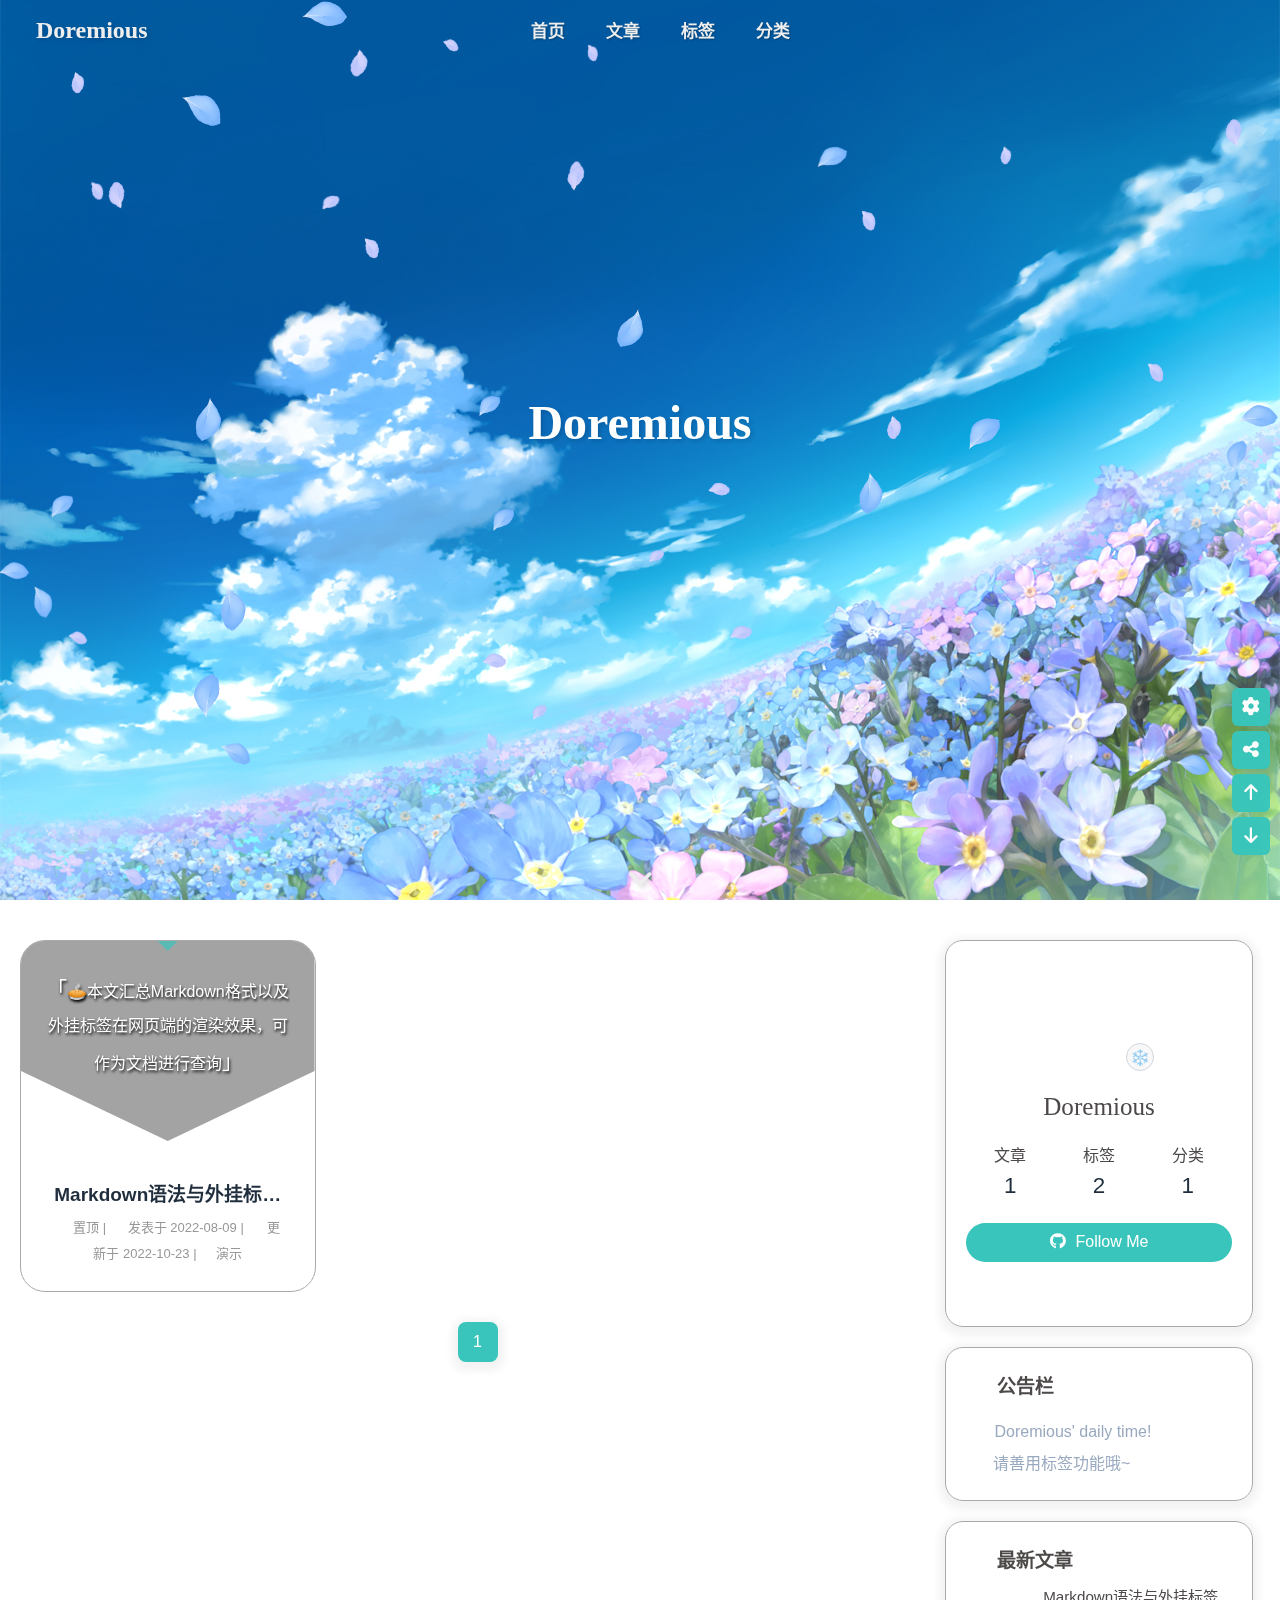
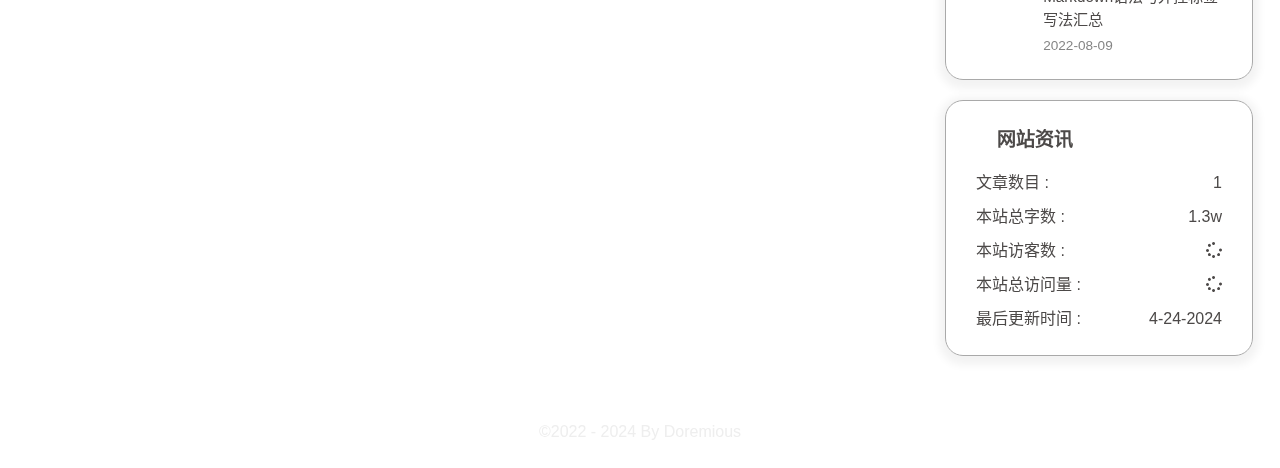
==== commit f87d0681: "Site updated: 2024-04-24 20:48:56" ====
--- a/index.html
+++ b/index.html
@@ -48,7 +48,7 @@
   isHome: true,
   isHighlightShrink: false,
   isToc: false,
-  postUpdate: '2024-04-24 19:44:54'
+  postUpdate: '2024-04-24 20:48:55'
 }</script><noscript><style type="text/css">
   #nav {
     opacity: 1
@@ -141,8 +141,8 @@
       }
     }
     detectApple()
-    })(window)</script><link rel="stylesheet" href="https://cdn1.tianli0.top/npm/element-ui@2.15.6/packages/theme-chalk/lib/index.css"><style id="themeColor"></style><style id="rightSide"></style><style id="transPercent"></style><style id="blurNum"></style><style id="settingStyle"></style><style id="defineBg"></style><style id="menu_shadow"></style><script src="https://npm.elemecdn.com/echarts@4.9.0/dist/echarts.min.js"></script><!-- hexo injector head_end start --><link rel="stylesheet" href="https://npm.elemecdn.com/hexo-butterfly-swiper/lib/swiper.min.css" media="print" onload="this.media='all'"><link rel="stylesheet" href="https://npm.elemecdn.com/hexo-butterfly-swiper/lib/swiperstyle.css" media="print" onload="this.media='all'"><link rel="stylesheet" href="https://npm.elemecdn.com/hexo-butterfly-wowjs/lib/animate.min.css" media="print" onload="this.media='screen'"><link rel="stylesheet" href="https://npm.elemecdn.com/hexo-butterfly-tag-plugins-plus@latest/lib/assets/font-awesome-animation.min.css" media="defer" onload="this.media='all'"><link rel="stylesheet" href="https://npm.elemecdn.com/hexo-butterfly-tag-plugins-plus@latest/lib/tag_plugins.css" media="defer" onload="this.media='all'"><script src="https://npm.elemecdn.com/hexo-butterfly-tag-plugins-plus@latest/lib/assets/carousel-touch.js"></script><link rel="stylesheet" href="https://npm.elemecdn.com/hexo-filter-gitcalendar/lib/gitcalendar.css" media="print" onload="this.media='all'"><!-- hexo injector head_end end --><meta name="generator" content="Hexo 6.3.0"><link rel="alternate" href="/atom.xml" title="Doremious" type="application/atom+xml">
-</head><body><div id="loading-box" onclick="document.getElementById(&quot;loading-box&quot;).classList.add(&quot;loaded&quot;)"><div class="loading-bg"><div class="loading-img"></div><div class="loading-image-dot"></div></div></div><div id="web_bg"></div><div id="sidebar"><div id="menu-mask"></div><div id="sidebar-menus"><div class="avatar-img is-center"><img src= "[data-uri]" data-lazy-src="https://raw.githubusercontent.com/Doremious/source/main/img/avatar.png" onerror="onerror=null;src='/assets/fr404.gif'" alt="avatar"/></div><div class="sidebar-site-data site-data is-center"><a href="/archives/"><div class="headline">文章</div><div class="length-num">1</div></a><a href="/tags/"><div class="headline">标签</div><div class="length-num">2</div></a><a href="/categories/"><div class="headline">分类</div><div class="length-num">1</div></a></div><hr/><div class="menus_items"><div class="menus_item"><a class="site-page faa-parent animated-hover" href="/"><svg class="menu_icon faa-tada" aria-hidden="true" style="width:1.30em;height:1.30em;vertical-align:-0.2em;fill:currentColor;overflow:hidden;"><use xlink:href="#icon-shouye"></use></svg><span class="menu_word" style="font-size:17px"> 首页</span></a></div><div class="menus_item"><a class="site-page faa-parent animated-hover" href="/archives/"><svg class="menu_icon faa-tada" aria-hidden="true" style="width:1.30em;height:1.30em;vertical-align:-0.2em;fill:currentColor;overflow:hidden;"><use xlink:href="#icon-Designsubscriptions"></use></svg><span class="menu_word" style="font-size:17px"> 文章</span></a></div><div class="menus_item"><a class="site-page faa-parent animated-hover" href="/tags/"><svg class="menu_icon faa-tada" aria-hidden="true" style="width:1.30em;height:1.30em;vertical-align:-0.2em;fill:currentColor;overflow:hidden;"><use xlink:href="#icon-biaoqianku"></use></svg><span class="menu_word" style="font-size:17px"> 标签</span></a></div><div class="menus_item"><a class="site-page faa-parent animated-hover" href="/categories/"><svg class="menu_icon faa-tada" aria-hidden="true" style="width:1.30em;height:1.30em;vertical-align:-0.2em;fill:currentColor;overflow:hidden;"><use xlink:href="#icon-fenlei"></use></svg><span class="menu_word" style="font-size:17px"> 分类</span></a></div></div></div></div><div class="page home" id="body-wrap"><header class="full_page" id="page-header"><nav id="nav"><span id="blog_name"><a id="site-name" href="/">Doremious</a></span><div id="menus"><div class="menus_items"><div class="menus_item"><a class="site-page faa-parent animated-hover" href="/"><svg class="menu_icon faa-tada" aria-hidden="true" style="width:1.30em;height:1.30em;vertical-align:-0.2em;fill:currentColor;overflow:hidden;"><use xlink:href="#icon-shouye"></use></svg><span class="menu_word" style="font-size:17px"> 首页</span></a></div><div class="menus_item"><a class="site-page faa-parent animated-hover" href="/archives/"><svg class="menu_icon faa-tada" aria-hidden="true" style="width:1.30em;height:1.30em;vertical-align:-0.2em;fill:currentColor;overflow:hidden;"><use xlink:href="#icon-Designsubscriptions"></use></svg><span class="menu_word" style="font-size:17px"> 文章</span></a></div><div class="menus_item"><a class="site-page faa-parent animated-hover" href="/tags/"><svg class="menu_icon faa-tada" aria-hidden="true" style="width:1.30em;height:1.30em;vertical-align:-0.2em;fill:currentColor;overflow:hidden;"><use xlink:href="#icon-biaoqianku"></use></svg><span class="menu_word" style="font-size:17px"> 标签</span></a></div><div class="menus_item"><a class="site-page faa-parent animated-hover" href="/categories/"><svg class="menu_icon faa-tada" aria-hidden="true" style="width:1.30em;height:1.30em;vertical-align:-0.2em;fill:currentColor;overflow:hidden;"><use xlink:href="#icon-fenlei"></use></svg><span class="menu_word" style="font-size:17px"> 分类</span></a></div></div><center id="name-container"><a id="page-name" href="javascript:scrollToTop()">PAGE_NAME</a></center><div id="nav-right"><div id="search-button"><a class="search faa-parent animated-hover" title="搜索"><svg class="faa-tada icon" style="height:24px;width:24px;fill:currentColor;position:relative;top:6px" aria-hidden="true"><use xlink:href="#icon-sousuo"></use></svg></a></div><a class="suibian faa-parent animated-hover" href="javascript:;" onclick="randomPost()" title="随便逛逛"><svg class="faa-tada icon" style="height:24px;width:24px;text-align:right;fill:currentColor;position:relative;margin:0 8px 0 15px;top:7px" aria-hidden="true"><use xlink:href="#icon-zhifeiji"></use></svg></a><a class="sun_moon faa-parent animated-hover" onclick="switchNightMode()" title="昼夜交替" id="nightmode-button"><svg class="faa-tada" style="height:24px;width:24px;fill:currentColor;position:relative;top:7px" viewBox="0 0 1024 1024"><use id="modeicon" xlink:href="#icon-xianxingriyue">       </use></svg></a><div id="toggle-menu"><a><i class="fas fa-bars fa-fw"></i></a></div></div></div></nav><div id="site-info"><h1 id="site-title">Doremious</h1><div id="site-subtitle"><span id="subtitle"></span></div><div id="site_social_icons"><a class="social-icon faa-parent animated-hover" href="https://space.bilibili.com/442213698" target="_blank" title="Bilibili"><svg class="social_icon faa-tada" aria-hidden="true" style="width:1.15em;height:1.15em;vertical-align:-0.15em;fill:currentColor;overflow:hidden;"><use xlink:href="#icon-bilibili-2"></use></svg></a><a class="social-icon faa-parent animated-hover" href="mailto:doremyous@gmail.com" target="_blank" title="Email"><svg class="social_icon faa-tada" aria-hidden="true" style="width:1.15em;height:1.15em;vertical-align:-0.15em;fill:currentColor;overflow:hidden;"><use xlink:href="#icon-email"></use></svg></a><a class="social-icon faa-parent animated-hover" href="https://twitter.com/Doremious" target="_blank" title="Twitter"><svg class="social_icon faa-tada" aria-hidden="true" style="width:1.15em;height:1.15em;vertical-align:-0.15em;fill:currentColor;overflow:hidden;"><use xlink:href="#icon-twitter"></use></svg></a></div></div><div id="scroll-down"><i class="fas fa-angle-down scroll-down-effects"></i></div></header><main class="layout" id="content-inner"><div class="recent-posts" id="recent-posts"><div class="recent-post-item"><div class="recent-post-content left"><div class="recent-post-cover"><img class="article-cover" src= "[data-uri]" data-lazy-src="https://source.fomal.cc/img/default_cover_14.webp" onerror="this.onerror=null;this.src='/assets/shiro.png'" alt="Markdown语法与外挂标签写法汇总"></div><div class="recent-post-info"><a class="article-title" href="/2022/08/09/2022-08-09-Markdown%E8%AF%AD%E6%B3%95%E4%B8%8E%E5%A4%96%E6%8C%82%E6%A0%87%E7%AD%BE%E5%86%99%E6%B3%95%E6%B1%87%E6%80%BB/" title="Markdown语法与外挂标签写法汇总"><div class="article-title-link">Markdown语法与外挂标签写法汇总</div></a><div class="recent-post-meta">               <div class="article-meta-wrap"><span class="post-meta-date"><svg class="meta_icon post-ui-icon" style="width:16px;height:16px;position:relative;top:3px"><use xlink:href="#icon-rili"></use></svg><span class="article-meta-label">发表于 </span><time class="post-meta-date-created" datetime="2022-08-09T10:19:03.000Z" title="发表于 2022-08-09 18:19:03">2022-08-09</time><span class="article-meta-separator"> | </span><svg class="meta_icon post-ui-icon" style="width:18px;height:18px;position:relative;top:4px"><use xlink:href="#icon-zuzhiheguanlitubiao-">                   </use></svg><span class="article-meta-label">更新于 </span><time class="post-meta-date-updated" datetime="2022-10-23T14:00:00.000Z" title="更新于 2022-10-23 22:00:00">2022-10-23</time></span><span class="article-meta"><span class="article-meta-separator"> | </span><svg class="meta_icon post-ui-icon" style="width:14px;height:14px;position:relative;top:4px"><use xlink:href="#icon-fenlei1"></use></svg><a class="article-meta__categories" href="/categories/%E6%BC%94%E7%A4%BA/">演示</a></span></div></div></div><a class="article-content" href="/2022/08/09/2022-08-09-Markdown%E8%AF%AD%E6%B3%95%E4%B8%8E%E5%A4%96%E6%8C%82%E6%A0%87%E7%AD%BE%E5%86%99%E6%B3%95%E6%B1%87%E6%80%BB/" title="Markdown语法与外挂标签写法汇总"><div class="article-content-text">🥧本文汇总Markdown格式以及外挂标签在网页端的渲染效果，可作为文档进行查询</div></a><div class="recent-post-arrow"></div></div></div><nav id="pagination"><div class="pagination"><span class="page-number current">1</span></div></nav></div><div class="aside-content" id="aside-content"><div class="card-widget card-info"><div class="is-center"><div class="card-info-avatar"><div class="avatar-img"><img src= "[data-uri]" data-lazy-src="https://raw.githubusercontent.com/Doremious/source/main/img/avatar.png" onerror="this.onerror=null;this.src='/assets/fr404.gif'" alt="avatar"/></div><div class="author-status-box"><div class="author-status"><g-emoji class="g-emoji" alias="palm_tree" fallback-src="/img/WA2.png">❄️</g-emoji><span>Snowing</span></div></div></div><div class="author-info__name">Doremious</div><div class="author-info__description"></div></div><div class="card-info-data site-data is-center"><a href="/archives/"><div class="headline">文章</div><div class="length-num">1</div></a><a href="/tags/"><div class="headline">标签</div><div class="length-num">2</div></a><a href="/categories/"><div class="headline">分类</div><div class="length-num">1</div></a></div><a id="card-info-btn" target="_blank" rel="noopener" href="https://github.com/Doremious"><i class="fab fa-github"></i><span>Follow Me</span></a><div class="card-info-social-icons is-center"><a class="social-icon faa-parent animated-hover" href="https://space.bilibili.com/442213698" target="_blank" title="Bilibili"><svg class="social_icon faa-tada" aria-hidden="true" style="width:1.15em;height:1.15em;vertical-align:-0.15em;fill:currentColor;overflow:hidden;"><use xlink:href="#icon-bilibili-2"></use></svg></a><a class="social-icon faa-parent animated-hover" href="mailto:doremyous@gmail.com" target="_blank" title="Email"><svg class="social_icon faa-tada" aria-hidden="true" style="width:1.15em;height:1.15em;vertical-align:-0.15em;fill:currentColor;overflow:hidden;"><use xlink:href="#icon-email"></use></svg></a><a class="social-icon faa-parent animated-hover" href="https://twitter.com/Doremious" target="_blank" title="Twitter"><svg class="social_icon faa-tada" aria-hidden="true" style="width:1.15em;height:1.15em;vertical-align:-0.15em;fill:currentColor;overflow:hidden;"><use xlink:href="#icon-twitter"></use></svg></a></div></div><div class="card-widget card-announcement"><div class="item-headline"><a class="faa-parent animated-hover"><svg class="faa-tada icon" style="height:25px;width:25px;fill:currentColor;position:relative;top:4px" aria-hidden="true"><use xlink:href="#icon-xinwengonggao"></use></svg></a><span style="font-weight:bold">公告栏</span></div><div class="announcement_content"><a href="/"><svg class="icon faa-tada" style="height:24px;width:24px;position:relative;top:7px;" aria-hidden="true"><use xlink:href="#icon-xuehua"></use></svg> Doremious' daily time!</a><br><a href="/tags/"><svg class="icon faa-tada" style="height:18px;width:18px;position:relative;left:4px;top:3px;" aria-hidden="true"><use xlink:href="#icon-biaoqianku"></use></svg> &nbsp请善用标签功能哦~</a></div></div><div class="sticky_layout"><div class="card-widget card-recent-post"><div class="item-headline"><a class="faa-parent animated-hover"><svg class="faa-tada icon" style="height:25px;width:25px;fill:currentColor;position:relative;top:5px" aria-hidden="true"><use xlink:href="#icon-lishijilu"></use></svg></a><span>最新文章</span></div><div class="aside-list"><div class="aside-list-item"><a class="thumbnail" href="/2022/08/09/2022-08-09-Markdown%E8%AF%AD%E6%B3%95%E4%B8%8E%E5%A4%96%E6%8C%82%E6%A0%87%E7%AD%BE%E5%86%99%E6%B3%95%E6%B1%87%E6%80%BB/" title="Markdown语法与外挂标签写法汇总"><img src= "[data-uri]" data-lazy-src="https://source.fomal.cc/img/default_cover_14.webp" onerror="this.onerror=null;this.src='/assets/shiro.png'" alt="Markdown语法与外挂标签写法汇总"/></a><div class="content"><a class="title" href="/2022/08/09/2022-08-09-Markdown%E8%AF%AD%E6%B3%95%E4%B8%8E%E5%A4%96%E6%8C%82%E6%A0%87%E7%AD%BE%E5%86%99%E6%B3%95%E6%B1%87%E6%80%BB/" title="Markdown语法与外挂标签写法汇总">Markdown语法与外挂标签写法汇总</a><time datetime="2022-08-09T10:19:03.000Z" title="发表于 2022-08-09 18:19:03">2022-08-09</time></div></div></div></div><div class="card-widget card-webinfo"><div class="item-headline"><a class="faa-parent animated-hover"><svg class="faa-tada icon" style="height:25px;width:25px;fill:currentColor;position:relative;top:5px" aria-hidden="true"><use xlink:href="#icon-shujutongji"></use></svg></a><span style="font-weight:bold">网站资讯</span></div><div class="webinfo"><div class="webinfo-item"><div class="item-name">文章数目 :</div><div class="item-count">1</div></div><div class="webinfo-item"><div class="item-name">本站总字数 :</div><div class="item-count">1.3w</div></div><div class="webinfo-item"><div class="item-name">本站访客数 :</div><div class="item-count" id="busuanzi_value_site_uv"><i class="fa-solid fa-spinner fa-spin"></i></div></div><div class="webinfo-item"><div class="item-name">本站总访问量 :</div><div class="item-count" id="busuanzi_value_site_pv"><i class="fa-solid fa-spinner fa-spin"></i></div></div><div class="webinfo-item"><div class="item-name">最后更新时间 :</div><div class="item-count" id="last-push-date" data-lastPushDate="2024-04-24T11:44:53.850Z"><i class="fa-solid fa-spinner fa-spin"></i></div></div></div></div></div></div></main><footer id="footer" style="background-color: transparent;"><div id="footer-wrap"><div class="copyright">&copy;2022 - 2024 By Doremious</div></div></footer></div><div id="rightside"><div id="rightside-config-hide"><a class="icon-V hidden" onclick="switchNightMode()" title="昼夜交替"><i class="fa fa-adjust"></i></a><button id="hide-aside-btn" type="button" title="单栏和双栏切换"><i class="fas fa-arrows-alt-h"></i></button><button class="share" type="button" title="右键模式" onclick="changeMouseMode()"><i class="fas fa-mouse"></i></button></div><div id="rightside-config-show"><button id="rightside_config" type="button" title="设置"><i class="fas fa-cog right_side"></i></button><button class="share" type="button" title="分享链接" onclick="share()"><i class="fas fa-share-nodes"></i></button><button id="go-up" type="button" title="回到顶部"><i class="fas fa-arrow-up"></i><span id="percent">0<span>%</span></span></button><button id="go-down" type="button" title="直达底部" onclick="btf.scrollToDest(document.body.scrollHeight, 500)"><i class="fas fa-arrow-down"></i></button></div></div><div id="local-search"><div class="search-dialog"><nav class="search-nav"><span class="search-dialog-title">搜索</span><span id="loading-status"></span><button class="search-close-button"><i class="fas fa-times"></i></button></nav><div class="is-center" id="loading-database"><i class="fas fa-spinner fa-pulse"></i><span>  数据库加载中</span></div><div class="search-wrap"><div id="local-search-input"><div class="local-search-box"><input class="local-search-box--input" placeholder="搜索文章" type="text"/></div></div><hr/><div id="local-search-results"></div></div></div><div id="search-mask"></div></div><div class="js-pjax" id="rightMenu"><div class="rightMenu-group rightMenu-small"><a class="rightMenu-item" href="javascript:window.history.back();"><i class="fa fa-arrow-left"></i></a><a class="rightMenu-item" href="javascript:window.history.forward();"><i class="fa fa-arrow-right"></i></a><a class="rightMenu-item" href="javascript:window.location.reload();"><i class="fa fa-refresh"></i></a><a class="rightMenu-item" href="javascript:rmf.scrollToTop();"><i class="fa fa-arrow-up"></i></a></div><div class="rightMenu-group rightMenu-line hide" id="menu-text"><a class="rightMenu-item" href="javascript:rmf.copySelect();"><i class="fa fa-copy"></i><span>复制</span></a><a class="rightMenu-item" href="javascript:window.open(&quot;https://www.baidu.com/s?wd=&quot;+window.getSelection().toString());window.location.reload();"><i class="fa fa-search"></i><span>百度搜索</span></a></div><div class="rightMenu-group rightMenu-line hide" id="menu-too"><a class="rightMenu-item" href="javascript:window.open(window.getSelection().toString());window.location.reload();"><i class="fa fa-link"></i><span>转到链接</span></a></div><div class="rightMenu-group rightMenu-line hide" id="menu-paste"><a class="rightMenu-item" href="javascript:rmf.paste()"><i class="fa fa-copy"></i><span>粘贴</span></a></div><div class="rightMenu-group rightMenu-line hide" id="menu-post"><a class="rightMenu-item" href="javascript:rmf.copyWordsLink()"><i class="fa fa-link"></i><span>复制本文地址</span></a></div><div class="rightMenu-group rightMenu-line hide" id="menu-to"><a class="rightMenu-item" href="javascript:rmf.openWithNewTab()"><i class="fa fa-window-restore"></i><span>新窗口打开</span></a><a class="rightMenu-item" id="menu-too" href="javascript:rmf.open()"><i class="fa fa-link"></i><span>转到链接</span></a><a class="rightMenu-item" href="javascript:rmf.copyLink()"><i class="fa fa-copy"></i><span>复制链接</span></a></div><div class="rightMenu-group rightMenu-line hide" id="menu-img"><a class="rightMenu-item" href="javascript:rmf.saveAs()"><i class="fa fa-download"></i><span>保存图片</span></a><a class="rightMenu-item" href="javascript:rmf.openWithNewTab()"><i class="fa fa-window-restore"></i><span>在新窗口打开</span></a><a class="rightMenu-item" href="javascript:rmf.copyLink()"><i class="fa fa-copy"></i><span>复制图片链接</span></a></div><div class="rightMenu-group rightMenu-line"><a class="rightMenu-item" href="/"><i class="fa fa-home"></i><span>返回首页</span></a><a class="rightMenu-item" href="javascript:switchNightMode();"><i class="fa fa-adjust"></i><span>昼夜交替</span></a><a class="rightMenu-item" href="javascript:randomPost()"><i class="fa fa-paper-plane"></i><span>随便逛逛</span></a><a class="rightMenu-item" href="javascript:rmf.fullScreen();"><i class="fas fa-expand"></i><span>切换全屏</span></a><a class="rightMenu-item" href="javascript:window.print();"><i class="fa-solid fa-print"></i><span>打印页面</span></a></div></div><div><script src="/js/utils.js"></script><script src="/js/main.js"></script><script src="https://cdn.staticfile.org/fancyapps-ui/4.0.31/fancybox.umd.min.js"></script><script src="https://lf3-cdn-tos.bytecdntp.com/cdn/expire-1-M/instant.page/5.1.0/instantpage.min.js" type="module"></script><script src="https://lf3-cdn-tos.bytecdntp.com/cdn/expire-1-M/vanilla-lazyload/17.3.1/lazyload.iife.min.js"></script><script src="/js/search/local-search.js"></script><script async="async">var preloader = {
+    })(window)</script><link rel="stylesheet" href="https://cdn1.tianli0.top/npm/element-ui@2.15.6/packages/theme-chalk/lib/index.css"><style id="themeColor"></style><style id="rightSide"></style><style id="transPercent"></style><style id="blurNum"></style><style id="settingStyle"></style><style id="defineBg"></style><style id="menu_shadow"></style><script src="https://npm.elemecdn.com/echarts@4.9.0/dist/echarts.min.js"></script><!-- hexo injector head_end start --><link rel="stylesheet" href="https://npm.elemecdn.com/hexo-butterfly-tag-plugins-plus@latest/lib/assets/font-awesome-animation.min.css" media="defer" onload="this.media='all'"><link rel="stylesheet" href="https://npm.elemecdn.com/hexo-butterfly-tag-plugins-plus@latest/lib/tag_plugins.css" media="defer" onload="this.media='all'"><script src="https://npm.elemecdn.com/hexo-butterfly-tag-plugins-plus@latest/lib/assets/carousel-touch.js"></script><link rel="stylesheet" href="https://npm.elemecdn.com/hexo-butterfly-wowjs/lib/animate.min.css" media="print" onload="this.media='screen'"><link rel="stylesheet" href="https://npm.elemecdn.com/hexo-filter-gitcalendar/lib/gitcalendar.css" media="print" onload="this.media='all'"><link rel="stylesheet" href="https://npm.elemecdn.com/hexo-butterfly-swiper/lib/swiper.min.css" media="print" onload="this.media='all'"><link rel="stylesheet" href="https://npm.elemecdn.com/hexo-butterfly-swiper/lib/swiperstyle.css" media="print" onload="this.media='all'"><!-- hexo injector head_end end --><meta name="generator" content="Hexo 6.3.0"><link rel="alternate" href="/atom.xml" title="Doremious" type="application/atom+xml">
+</head><body><div id="loading-box" onclick="document.getElementById(&quot;loading-box&quot;).classList.add(&quot;loaded&quot;)"><div class="loading-bg"><div class="loading-img"></div><div class="loading-image-dot"></div></div></div><div id="web_bg"></div><div id="sidebar"><div id="menu-mask"></div><div id="sidebar-menus"><div class="avatar-img is-center"><img src= "[data-uri]" data-lazy-src="https://raw.githubusercontent.com/Doremious/source/main/img/avatar.png" onerror="onerror=null;src='/assets/fr404.gif'" alt="avatar"/></div><div class="sidebar-site-data site-data is-center"><a href="/archives/"><div class="headline">文章</div><div class="length-num">1</div></a><a href="/tags/"><div class="headline">标签</div><div class="length-num">2</div></a><a href="/categories/"><div class="headline">分类</div><div class="length-num">1</div></a></div><hr/><div class="menus_items"><div class="menus_item"><a class="site-page faa-parent animated-hover" href="/"><svg class="menu_icon faa-tada" aria-hidden="true" style="width:1.30em;height:1.30em;vertical-align:-0.25em;fill:currentColor;overflow:hidden;"><use xlink:href="#icon-shouye"></use></svg><span class="menu_word" style="font-size:17px"> 首页</span></a></div><div class="menus_item"><a class="site-page faa-parent animated-hover" href="/archives/"><svg class="menu_icon faa-tada" aria-hidden="true" style="width:1.30em;height:1.30em;vertical-align:-0.25em;fill:currentColor;overflow:hidden;"><use xlink:href="#icon-Designsubscriptions"></use></svg><span class="menu_word" style="font-size:17px"> 文章</span></a></div><div class="menus_item"><a class="site-page faa-parent animated-hover" href="/tags/"><svg class="menu_icon faa-tada" aria-hidden="true" style="width:1.30em;height:1.30em;vertical-align:-0.25em;fill:currentColor;overflow:hidden;"><use xlink:href="#icon-biaoqianku"></use></svg><span class="menu_word" style="font-size:17px"> 标签</span></a></div><div class="menus_item"><a class="site-page faa-parent animated-hover" href="/categories/"><svg class="menu_icon faa-tada" aria-hidden="true" style="width:1.30em;height:1.30em;vertical-align:-0.25em;fill:currentColor;overflow:hidden;"><use xlink:href="#icon-fenlei1"></use></svg><span class="menu_word" style="font-size:17px"> 分类</span></a></div></div></div></div><div class="page home" id="body-wrap"><header class="full_page" id="page-header"><nav id="nav"><span id="blog_name"><a id="site-name" href="/">Doremious</a></span><div id="menus"><div class="menus_items"><div class="menus_item"><a class="site-page faa-parent animated-hover" href="/"><svg class="menu_icon faa-tada" aria-hidden="true" style="width:1.30em;height:1.30em;vertical-align:-0.25em;fill:currentColor;overflow:hidden;"><use xlink:href="#icon-shouye"></use></svg><span class="menu_word" style="font-size:17px"> 首页</span></a></div><div class="menus_item"><a class="site-page faa-parent animated-hover" href="/archives/"><svg class="menu_icon faa-tada" aria-hidden="true" style="width:1.30em;height:1.30em;vertical-align:-0.25em;fill:currentColor;overflow:hidden;"><use xlink:href="#icon-Designsubscriptions"></use></svg><span class="menu_word" style="font-size:17px"> 文章</span></a></div><div class="menus_item"><a class="site-page faa-parent animated-hover" href="/tags/"><svg class="menu_icon faa-tada" aria-hidden="true" style="width:1.30em;height:1.30em;vertical-align:-0.25em;fill:currentColor;overflow:hidden;"><use xlink:href="#icon-biaoqianku"></use></svg><span class="menu_word" style="font-size:17px"> 标签</span></a></div><div class="menus_item"><a class="site-page faa-parent animated-hover" href="/categories/"><svg class="menu_icon faa-tada" aria-hidden="true" style="width:1.30em;height:1.30em;vertical-align:-0.25em;fill:currentColor;overflow:hidden;"><use xlink:href="#icon-fenlei1"></use></svg><span class="menu_word" style="font-size:17px"> 分类</span></a></div></div><center id="name-container"><a id="page-name" href="javascript:scrollToTop()">PAGE_NAME</a></center><div id="nav-right"><div id="search-button"><a class="search faa-parent animated-hover" title="搜索"><svg class="faa-tada icon" style="height:24px;width:24px;fill:currentColor;position:relative;top:6px" aria-hidden="true"><use xlink:href="#icon-sousuo"></use></svg></a></div><a class="suibian faa-parent animated-hover" href="javascript:;" onclick="randomPost()" title="随便逛逛"><svg class="faa-tada icon" style="height:24px;width:24px;text-align:right;fill:currentColor;position:relative;margin:0 8px 0 15px;top:7px" aria-hidden="true"><use xlink:href="#icon-zhifeiji"></use></svg></a><a class="sun_moon faa-parent animated-hover" onclick="switchNightMode()" title="昼夜交替" id="nightmode-button"><svg class="faa-tada" style="height:24px;width:24px;fill:currentColor;position:relative;top:7px" viewBox="0 0 1024 1024"><use id="modeicon" xlink:href="#icon-xianxingriyue">       </use></svg></a><div id="toggle-menu"><a><i class="fas fa-bars fa-fw"></i></a></div></div></div></nav><div id="site-info"><h1 id="site-title">Doremious</h1><div id="site-subtitle"><span id="subtitle"></span></div><div id="site_social_icons"><a class="social-icon faa-parent animated-hover" href="https://space.bilibili.com/442213698" target="_blank" title="Bilibili"><svg class="social_icon faa-tada" aria-hidden="true" style="width:1.15em;height:1.15em;vertical-align:-0.15em;fill:currentColor;overflow:hidden;"><use xlink:href="#icon-bilibili-2"></use></svg></a><a class="social-icon faa-parent animated-hover" href="mailto:doremyous@gmail.com" target="_blank" title="Email"><svg class="social_icon faa-tada" aria-hidden="true" style="width:1.15em;height:1.15em;vertical-align:-0.15em;fill:currentColor;overflow:hidden;"><use xlink:href="#icon-email"></use></svg></a><a class="social-icon faa-parent animated-hover" href="https://twitter.com/Doremious" target="_blank" title="Twitter"><svg class="social_icon faa-tada" aria-hidden="true" style="width:1.15em;height:1.15em;vertical-align:-0.15em;fill:currentColor;overflow:hidden;"><use xlink:href="#icon-twitter"></use></svg></a></div></div><div id="scroll-down"><i class="fas fa-angle-down scroll-down-effects"></i></div></header><main class="layout" id="content-inner"><div class="recent-posts" id="recent-posts"><div class="recent-post-item"><div class="recent-post-content left"><div class="recent-post-cover"><img class="article-cover" src= "[data-uri]" data-lazy-src="https://source.fomal.cc/img/default_cover_14.webp" onerror="this.onerror=null;this.src='/assets/shiro.png'" alt="Markdown语法与外挂标签写法汇总"></div><div class="recent-post-info"><a class="article-title" href="/2022/08/09/2022-08-09-Markdown%E8%AF%AD%E6%B3%95%E4%B8%8E%E5%A4%96%E6%8C%82%E6%A0%87%E7%AD%BE%E5%86%99%E6%B3%95%E6%B1%87%E6%80%BB/" title="Markdown语法与外挂标签写法汇总"><div class="article-title-link">Markdown语法与外挂标签写法汇总</div></a><div class="recent-post-meta">               <div class="article-meta-wrap"><span class="article-meta"><svg class="meta_icon post-ui-icon" style="width:16px;height:16px;position:relative;top:3px"><use xlink:href="#icon-tuding"></use></svg><span class="sticky">置顶</span><span class="article-meta-separator"> | </span></span><span class="post-meta-date"><svg class="meta_icon post-ui-icon" style="width:16px;height:16px;position:relative;top:3px"><use xlink:href="#icon-rili"></use></svg><span class="article-meta-label">发表于 </span><time class="post-meta-date-created" datetime="2022-08-09T10:19:03.000Z" title="发表于 2022-08-09 18:19:03">2022-08-09</time><span class="article-meta-separator"> | </span><svg class="meta_icon post-ui-icon" style="width:18px;height:18px;position:relative;top:4px"><use xlink:href="#icon-zuzhiheguanlitubiao-">                   </use></svg><span class="article-meta-label">更新于 </span><time class="post-meta-date-updated" datetime="2022-10-23T14:00:00.000Z" title="更新于 2022-10-23 22:00:00">2022-10-23</time></span><span class="article-meta"><span class="article-meta-separator"> | </span><svg class="meta_icon post-ui-icon" style="width:14px;height:14px;position:relative;top:4px"><use xlink:href="#icon-fenlei1"></use></svg><a class="article-meta__categories" href="/categories/%E6%BC%94%E7%A4%BA/">演示</a></span></div></div></div><a class="article-content" href="/2022/08/09/2022-08-09-Markdown%E8%AF%AD%E6%B3%95%E4%B8%8E%E5%A4%96%E6%8C%82%E6%A0%87%E7%AD%BE%E5%86%99%E6%B3%95%E6%B1%87%E6%80%BB/" title="Markdown语法与外挂标签写法汇总"><div class="article-content-text">🥧本文汇总Markdown格式以及外挂标签在网页端的渲染效果，可作为文档进行查询</div></a><div class="recent-post-arrow"></div></div></div><nav id="pagination"><div class="pagination"><span class="page-number current">1</span></div></nav></div><div class="aside-content" id="aside-content"><div class="card-widget card-info"><div class="is-center"><div class="card-info-avatar"><div class="avatar-img"><img src= "[data-uri]" data-lazy-src="https://raw.githubusercontent.com/Doremious/source/main/img/avatar.png" onerror="this.onerror=null;this.src='/assets/fr404.gif'" alt="avatar"/></div><div class="author-status-box"><div class="author-status"><g-emoji class="g-emoji" alias="palm_tree" fallback-src="/img/WA2.png">❄️</g-emoji><span>Snowing</span></div></div></div><div class="author-info__name">Doremious</div><div class="author-info__description"></div></div><div class="card-info-data site-data is-center"><a href="/archives/"><div class="headline">文章</div><div class="length-num">1</div></a><a href="/tags/"><div class="headline">标签</div><div class="length-num">2</div></a><a href="/categories/"><div class="headline">分类</div><div class="length-num">1</div></a></div><a id="card-info-btn" target="_blank" rel="noopener" href="https://github.com/Doremious"><i class="fab fa-github"></i><span>Follow Me</span></a><div class="card-info-social-icons is-center"><a class="social-icon faa-parent animated-hover" href="https://space.bilibili.com/442213698" target="_blank" title="Bilibili"><svg class="social_icon faa-tada" aria-hidden="true" style="width:1.15em;height:1.15em;vertical-align:-0.15em;fill:currentColor;overflow:hidden;"><use xlink:href="#icon-bilibili-2"></use></svg></a><a class="social-icon faa-parent animated-hover" href="mailto:doremyous@gmail.com" target="_blank" title="Email"><svg class="social_icon faa-tada" aria-hidden="true" style="width:1.15em;height:1.15em;vertical-align:-0.15em;fill:currentColor;overflow:hidden;"><use xlink:href="#icon-email"></use></svg></a><a class="social-icon faa-parent animated-hover" href="https://twitter.com/Doremious" target="_blank" title="Twitter"><svg class="social_icon faa-tada" aria-hidden="true" style="width:1.15em;height:1.15em;vertical-align:-0.15em;fill:currentColor;overflow:hidden;"><use xlink:href="#icon-twitter"></use></svg></a></div></div><div class="card-widget card-announcement"><div class="item-headline"><a class="faa-parent animated-hover"><svg class="faa-tada icon" style="height:25px;width:25px;fill:currentColor;position:relative;top:4px" aria-hidden="true"><use xlink:href="#icon-xinwengonggao"></use></svg></a><span style="font-weight:bold">公告栏</span></div><div class="announcement_content"><a href="/"><svg class="icon faa-tada" style="height:24px;width:24px;position:relative;top:7px;" aria-hidden="true"><use xlink:href="#icon-xuehua"></use></svg> Doremious' daily time!</a><br><a href="/tags/"><svg class="icon faa-tada" style="height:18px;width:18px;position:relative;left:4px;top:3px;" aria-hidden="true"><use xlink:href="#icon-biaoqianku"></use></svg> &nbsp请善用标签功能哦~</a></div></div><div class="sticky_layout"><div class="card-widget card-recent-post"><div class="item-headline"><a class="faa-parent animated-hover"><svg class="faa-tada icon" style="height:25px;width:25px;fill:currentColor;position:relative;top:5px" aria-hidden="true"><use xlink:href="#icon-lishijilu"></use></svg></a><span>最新文章</span></div><div class="aside-list"><div class="aside-list-item"><a class="thumbnail" href="/2022/08/09/2022-08-09-Markdown%E8%AF%AD%E6%B3%95%E4%B8%8E%E5%A4%96%E6%8C%82%E6%A0%87%E7%AD%BE%E5%86%99%E6%B3%95%E6%B1%87%E6%80%BB/" title="Markdown语法与外挂标签写法汇总"><img src= "[data-uri]" data-lazy-src="https://source.fomal.cc/img/default_cover_14.webp" onerror="this.onerror=null;this.src='/assets/shiro.png'" alt="Markdown语法与外挂标签写法汇总"/></a><div class="content"><a class="title" href="/2022/08/09/2022-08-09-Markdown%E8%AF%AD%E6%B3%95%E4%B8%8E%E5%A4%96%E6%8C%82%E6%A0%87%E7%AD%BE%E5%86%99%E6%B3%95%E6%B1%87%E6%80%BB/" title="Markdown语法与外挂标签写法汇总">Markdown语法与外挂标签写法汇总</a><time datetime="2022-08-09T10:19:03.000Z" title="发表于 2022-08-09 18:19:03">2022-08-09</time></div></div></div></div><div class="card-widget card-webinfo"><div class="item-headline"><a class="faa-parent animated-hover"><svg class="faa-tada icon" style="height:25px;width:25px;fill:currentColor;position:relative;top:5px" aria-hidden="true"><use xlink:href="#icon-shujutongji"></use></svg></a><span style="font-weight:bold">网站资讯</span></div><div class="webinfo"><div class="webinfo-item"><div class="item-name">文章数目 :</div><div class="item-count">1</div></div><div class="webinfo-item"><div class="item-name">本站总字数 :</div><div class="item-count">1.3w</div></div><div class="webinfo-item"><div class="item-name">本站访客数 :</div><div class="item-count" id="busuanzi_value_site_uv"><i class="fa-solid fa-spinner fa-spin"></i></div></div><div class="webinfo-item"><div class="item-name">本站总访问量 :</div><div class="item-count" id="busuanzi_value_site_pv"><i class="fa-solid fa-spinner fa-spin"></i></div></div><div class="webinfo-item"><div class="item-name">最后更新时间 :</div><div class="item-count" id="last-push-date" data-lastPushDate="2024-04-24T12:48:55.013Z"><i class="fa-solid fa-spinner fa-spin"></i></div></div></div></div></div></div></main><footer id="footer" style="background-color: transparent;"><div id="footer-wrap"><div class="copyright">&copy;2022 - 2024 By Doremious</div></div></footer></div><div id="rightside"><div id="rightside-config-hide"><a class="icon-V hidden" onclick="switchNightMode()" title="昼夜交替"><i class="fa fa-adjust"></i></a><button id="hide-aside-btn" type="button" title="单栏和双栏切换"><i class="fas fa-arrows-alt-h"></i></button><button class="share" type="button" title="右键模式" onclick="changeMouseMode()"><i class="fas fa-mouse"></i></button></div><div id="rightside-config-show"><button id="rightside_config" type="button" title="设置"><i class="fas fa-cog right_side"></i></button><button class="share" type="button" title="分享链接" onclick="share()"><i class="fas fa-share-nodes"></i></button><button id="go-up" type="button" title="回到顶部"><i class="fas fa-arrow-up"></i><span id="percent">0<span>%</span></span></button><button id="go-down" type="button" title="直达底部" onclick="btf.scrollToDest(document.body.scrollHeight, 500)"><i class="fas fa-arrow-down"></i></button></div></div><div id="local-search"><div class="search-dialog"><nav class="search-nav"><span class="search-dialog-title">搜索</span><span id="loading-status"></span><button class="search-close-button"><i class="fas fa-times"></i></button></nav><div class="is-center" id="loading-database"><i class="fas fa-spinner fa-pulse"></i><span>  数据库加载中</span></div><div class="search-wrap"><div id="local-search-input"><div class="local-search-box"><input class="local-search-box--input" placeholder="搜索文章" type="text"/></div></div><hr/><div id="local-search-results"></div></div></div><div id="search-mask"></div></div><div class="js-pjax" id="rightMenu"><div class="rightMenu-group rightMenu-small"><a class="rightMenu-item" href="javascript:window.history.back();"><i class="fa fa-arrow-left"></i></a><a class="rightMenu-item" href="javascript:window.history.forward();"><i class="fa fa-arrow-right"></i></a><a class="rightMenu-item" href="javascript:window.location.reload();"><i class="fa fa-refresh"></i></a><a class="rightMenu-item" href="javascript:rmf.scrollToTop();"><i class="fa fa-arrow-up"></i></a></div><div class="rightMenu-group rightMenu-line hide" id="menu-text"><a class="rightMenu-item" href="javascript:rmf.copySelect();"><i class="fa fa-copy"></i><span>复制</span></a><a class="rightMenu-item" href="javascript:window.open(&quot;https://www.baidu.com/s?wd=&quot;+window.getSelection().toString());window.location.reload();"><i class="fa fa-search"></i><span>百度搜索</span></a></div><div class="rightMenu-group rightMenu-line hide" id="menu-too"><a class="rightMenu-item" href="javascript:window.open(window.getSelection().toString());window.location.reload();"><i class="fa fa-link"></i><span>转到链接</span></a></div><div class="rightMenu-group rightMenu-line hide" id="menu-paste"><a class="rightMenu-item" href="javascript:rmf.paste()"><i class="fa fa-copy"></i><span>粘贴</span></a></div><div class="rightMenu-group rightMenu-line hide" id="menu-post"><a class="rightMenu-item" href="javascript:rmf.copyWordsLink()"><i class="fa fa-link"></i><span>复制本文地址</span></a></div><div class="rightMenu-group rightMenu-line hide" id="menu-to"><a class="rightMenu-item" href="javascript:rmf.openWithNewTab()"><i class="fa fa-window-restore"></i><span>新窗口打开</span></a><a class="rightMenu-item" id="menu-too" href="javascript:rmf.open()"><i class="fa fa-link"></i><span>转到链接</span></a><a class="rightMenu-item" href="javascript:rmf.copyLink()"><i class="fa fa-copy"></i><span>复制链接</span></a></div><div class="rightMenu-group rightMenu-line hide" id="menu-img"><a class="rightMenu-item" href="javascript:rmf.saveAs()"><i class="fa fa-download"></i><span>保存图片</span></a><a class="rightMenu-item" href="javascript:rmf.openWithNewTab()"><i class="fa fa-window-restore"></i><span>在新窗口打开</span></a><a class="rightMenu-item" href="javascript:rmf.copyLink()"><i class="fa fa-copy"></i><span>复制图片链接</span></a></div><div class="rightMenu-group rightMenu-line"><a class="rightMenu-item" href="/"><i class="fa fa-home"></i><span>返回首页</span></a><a class="rightMenu-item" href="javascript:switchNightMode();"><i class="fa fa-adjust"></i><span>昼夜交替</span></a><a class="rightMenu-item" href="javascript:randomPost()"><i class="fa fa-paper-plane"></i><span>随便逛逛</span></a><a class="rightMenu-item" href="javascript:rmf.fullScreen();"><i class="fas fa-expand"></i><span>切换全屏</span></a><a class="rightMenu-item" href="javascript:window.print();"><i class="fa-solid fa-print"></i><span>打印页面</span></a></div></div><div><script src="/js/utils.js"></script><script src="/js/main.js"></script><script src="https://cdn.staticfile.org/fancyapps-ui/4.0.31/fancybox.umd.min.js"></script><script src="https://lf3-cdn-tos.bytecdntp.com/cdn/expire-1-M/instant.page/5.1.0/instantpage.min.js" type="module"></script><script src="https://lf3-cdn-tos.bytecdntp.com/cdn/expire-1-M/vanilla-lazyload/17.3.1/lazyload.iife.min.js"></script><script src="/js/search/local-search.js"></script><script async="async">var preloader = {
   endLoading: () => {
     document.body.style.overflow = 'auto';
     document.getElementById('loading-box').classList.add("loaded")
@@ -253,31 +253,7 @@
     console.log('已挂载magnet')
     parent.insertAdjacentHTML("afterbegin",child)}
      </script><style>#catalog_magnet{flex-wrap: wrap;display: flex;width:100%;justify-content:space-between;padding: 10px 10px 0 10px;align-content: flex-start;}.magnet_item{flex-basis: calc(33.333333333333336% - 5px);background: #e9e9e9;margin-bottom: 10px;border-radius: 8px;transition: all 0.2s ease-in-out;}.magnet_item:hover{background: var(--text-bg-hover)}.magnet_link_more{color:#555}.magnet_link{color:black}.magnet_link:hover{color:white}@media screen and (max-width: 600px) {.magnet_item {flex-basis: 100%;}}.magnet_link_context{display:flex;padding: 10px;font-size:16px;transition: all 0.2s ease-in-out;}.magnet_link_context:hover{padding: 10px 20px;}</style>
-    <style></style><script data-pjax>
-  function butterfly_swiper_injector_config(){
-    var parent_div_git = document.getElementById('recent-posts');
-    var item_html = '<div class="recent-post-item" style="height: auto;width: 100%"><div class="blog-slider swiper-container-fade swiper-container-horizontal" id="swiper_container"><div class="blog-slider__wrp swiper-wrapper" style="transition-duration: 0ms;"><div class="blog-slider__item swiper-slide" style="width: 750px; opacity: 1; transform: translate3d(0px, 0px, 0px); transition-duration: 0ms;"><a class="blog-slider__img" onclick="pjax.loadUrl(&quot;2022/08/09/2022-08-09-Markdown语法与外挂标签写法汇总/&quot;);" href="javascript:void(0);" alt=""><img width="48" height="48" src= "[data-uri]" data-lazy-src="https://source.fomal.cc/img/default_cover_14.webp" alt="" onerror="this.src=https://unpkg.zhimg.com/akilar-candyassets/image/loading.gif; this.onerror = null;"/></a><div class="blog-slider__content"><span class="blog-slider__code">2022-08-09</span><a class="blog-slider__title" onclick="pjax.loadUrl(&quot;2022/08/09/2022-08-09-Markdown语法与外挂标签写法汇总/&quot;);" href="javascript:void(0);" alt="">Markdown语法与外挂标签写法汇总</a><div class="blog-slider__text">🥧本文汇总Markdown格式以及外挂标签在网页端的渲染效果，可作为文档进行查询</div><a class="blog-slider__button" onclick="pjax.loadUrl(&quot;2022/08/09/2022-08-09-Markdown语法与外挂标签写法汇总/&quot;);" href="javascript:void(0);" alt="">详情       </a></div></div></div><div class="blog-slider__pagination swiper-pagination-clickable swiper-pagination-bullets"></div></div></div>';
-    console.log('已挂载butterfly_swiper')
-    parent_div_git.insertAdjacentHTML("afterbegin",item_html)
-    }
-  var elist = 'undefined'.split(',');
-  var cpage = location.pathname;
-  var epage = '/';
-  var flag = 0;
-
-  for (var i=0;i<elist.length;i++){
-    if (cpage.includes(elist[i])){
-      flag++;
-    }
-  }
-
-  if ((epage ==='all')&&(flag == 0)){
-    butterfly_swiper_injector_config();
-  }
-  else if (epage === cpage){
-    butterfly_swiper_injector_config();
-  }
-  </script><script defer src="https://npm.elemecdn.com/hexo-butterfly-swiper/lib/swiper.min.js"></script><script defer data-pjax src="https://npm.elemecdn.com/hexo-butterfly-swiper/lib/swiper_init.js"></script><div class="js-pjax"><script async="async">var arr = document.getElementsByClassName('recent-post-item');
+    <style></style><div class="js-pjax"><script async="async">var arr = document.getElementsByClassName('recent-post-item');
 for(var i = 0;i<arr.length;i++){
     arr[i].classList.add('wow');
     arr[i].classList.add('animate__zoomIn');
@@ -305,4 +281,28 @@
         gitcalendar_injector_config()
         GitCalendarInit("/api?null",['#d9e0df', '#c6e0dc', '#a8dcd4', '#9adcd2', '#89ded1', '#77e0d0', '#5fdecb', '#47dcc6', '#39dcc3', '#1fdabe', '#00dab9'],'null')
     }
-  </script><!-- hexo injector body_end end --></body></html>+  </script><script data-pjax>
+  function butterfly_swiper_injector_config(){
+    var parent_div_git = document.getElementById('recent-posts');
+    var item_html = '<div class="recent-post-item" style="height: auto;width: 100%"><div class="blog-slider swiper-container-fade swiper-container-horizontal" id="swiper_container"><div class="blog-slider__wrp swiper-wrapper" style="transition-duration: 0ms;"><div class="blog-slider__item swiper-slide" style="width: 750px; opacity: 1; transform: translate3d(0px, 0px, 0px); transition-duration: 0ms;"><a class="blog-slider__img" onclick="pjax.loadUrl(&quot;2022/08/09/2022-08-09-Markdown语法与外挂标签写法汇总/&quot;);" href="javascript:void(0);" alt=""><img width="48" height="48" src= "[data-uri]" data-lazy-src="https://source.fomal.cc/img/default_cover_14.webp" alt="" onerror="this.src=https://unpkg.zhimg.com/akilar-candyassets/image/loading.gif; this.onerror = null;"/></a><div class="blog-slider__content"><span class="blog-slider__code">2022-08-09</span><a class="blog-slider__title" onclick="pjax.loadUrl(&quot;2022/08/09/2022-08-09-Markdown语法与外挂标签写法汇总/&quot;);" href="javascript:void(0);" alt="">Markdown语法与外挂标签写法汇总</a><div class="blog-slider__text">🥧本文汇总Markdown格式以及外挂标签在网页端的渲染效果，可作为文档进行查询</div><a class="blog-slider__button" onclick="pjax.loadUrl(&quot;2022/08/09/2022-08-09-Markdown语法与外挂标签写法汇总/&quot;);" href="javascript:void(0);" alt="">详情       </a></div></div></div><div class="blog-slider__pagination swiper-pagination-clickable swiper-pagination-bullets"></div></div></div>';
+    console.log('已挂载butterfly_swiper')
+    parent_div_git.insertAdjacentHTML("afterbegin",item_html)
+    }
+  var elist = 'undefined'.split(',');
+  var cpage = location.pathname;
+  var epage = '/';
+  var flag = 0;
+
+  for (var i=0;i<elist.length;i++){
+    if (cpage.includes(elist[i])){
+      flag++;
+    }
+  }
+
+  if ((epage ==='all')&&(flag == 0)){
+    butterfly_swiper_injector_config();
+  }
+  else if (epage === cpage){
+    butterfly_swiper_injector_config();
+  }
+  </script><script defer src="https://npm.elemecdn.com/hexo-butterfly-swiper/lib/swiper.min.js"></script><script defer data-pjax src="https://npm.elemecdn.com/hexo-butterfly-swiper/lib/swiper_init.js"></script><!-- hexo injector body_end end --></body></html>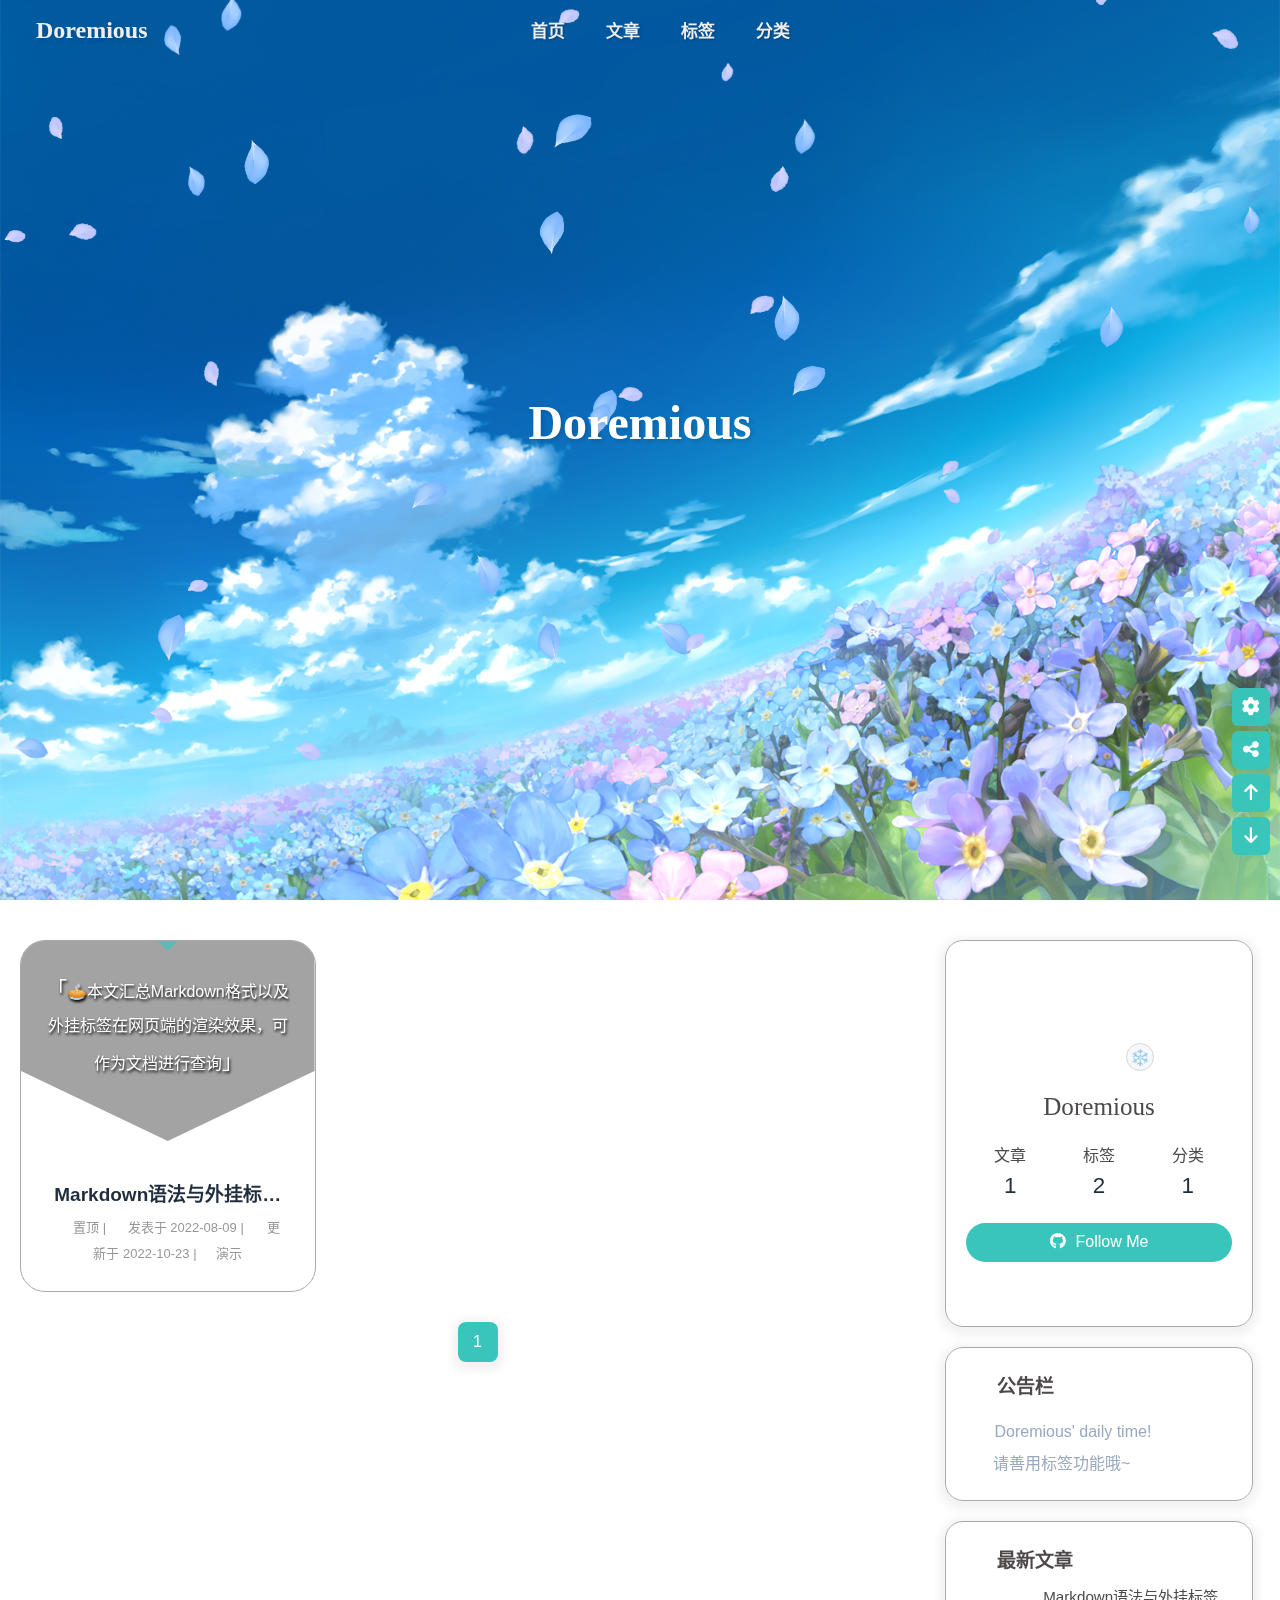
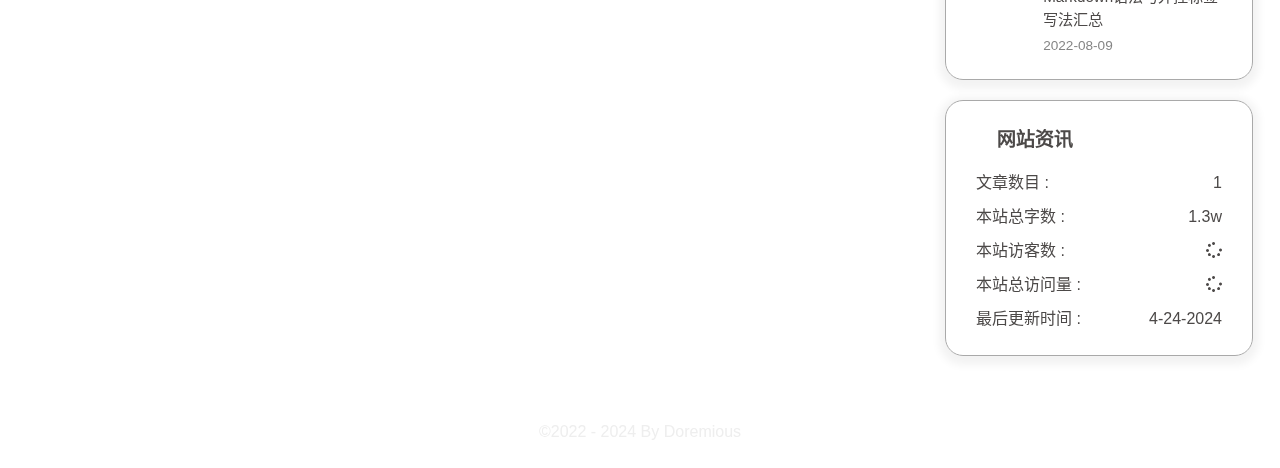
==== commit 7e56728d: "Site updated: 2024-04-24 21:24:37" ====
--- a/index.html
+++ b/index.html
@@ -48,7 +48,7 @@
   isHome: true,
   isHighlightShrink: false,
   isToc: false,
-  postUpdate: '2024-04-24 20:48:55'
+  postUpdate: '2024-04-24 21:24:35'
 }</script><noscript><style type="text/css">
   #nav {
     opacity: 1
@@ -141,8 +141,8 @@
       }
     }
     detectApple()
-    })(window)</script><link rel="stylesheet" href="https://cdn1.tianli0.top/npm/element-ui@2.15.6/packages/theme-chalk/lib/index.css"><style id="themeColor"></style><style id="rightSide"></style><style id="transPercent"></style><style id="blurNum"></style><style id="settingStyle"></style><style id="defineBg"></style><style id="menu_shadow"></style><script src="https://npm.elemecdn.com/echarts@4.9.0/dist/echarts.min.js"></script><!-- hexo injector head_end start --><link rel="stylesheet" href="https://npm.elemecdn.com/hexo-butterfly-tag-plugins-plus@latest/lib/assets/font-awesome-animation.min.css" media="defer" onload="this.media='all'"><link rel="stylesheet" href="https://npm.elemecdn.com/hexo-butterfly-tag-plugins-plus@latest/lib/tag_plugins.css" media="defer" onload="this.media='all'"><script src="https://npm.elemecdn.com/hexo-butterfly-tag-plugins-plus@latest/lib/assets/carousel-touch.js"></script><link rel="stylesheet" href="https://npm.elemecdn.com/hexo-butterfly-wowjs/lib/animate.min.css" media="print" onload="this.media='screen'"><link rel="stylesheet" href="https://npm.elemecdn.com/hexo-filter-gitcalendar/lib/gitcalendar.css" media="print" onload="this.media='all'"><link rel="stylesheet" href="https://npm.elemecdn.com/hexo-butterfly-swiper/lib/swiper.min.css" media="print" onload="this.media='all'"><link rel="stylesheet" href="https://npm.elemecdn.com/hexo-butterfly-swiper/lib/swiperstyle.css" media="print" onload="this.media='all'"><!-- hexo injector head_end end --><meta name="generator" content="Hexo 6.3.0"><link rel="alternate" href="/atom.xml" title="Doremious" type="application/atom+xml">
-</head><body><div id="loading-box" onclick="document.getElementById(&quot;loading-box&quot;).classList.add(&quot;loaded&quot;)"><div class="loading-bg"><div class="loading-img"></div><div class="loading-image-dot"></div></div></div><div id="web_bg"></div><div id="sidebar"><div id="menu-mask"></div><div id="sidebar-menus"><div class="avatar-img is-center"><img src= "[data-uri]" data-lazy-src="https://raw.githubusercontent.com/Doremious/source/main/img/avatar.png" onerror="onerror=null;src='/assets/fr404.gif'" alt="avatar"/></div><div class="sidebar-site-data site-data is-center"><a href="/archives/"><div class="headline">文章</div><div class="length-num">1</div></a><a href="/tags/"><div class="headline">标签</div><div class="length-num">2</div></a><a href="/categories/"><div class="headline">分类</div><div class="length-num">1</div></a></div><hr/><div class="menus_items"><div class="menus_item"><a class="site-page faa-parent animated-hover" href="/"><svg class="menu_icon faa-tada" aria-hidden="true" style="width:1.30em;height:1.30em;vertical-align:-0.25em;fill:currentColor;overflow:hidden;"><use xlink:href="#icon-shouye"></use></svg><span class="menu_word" style="font-size:17px"> 首页</span></a></div><div class="menus_item"><a class="site-page faa-parent animated-hover" href="/archives/"><svg class="menu_icon faa-tada" aria-hidden="true" style="width:1.30em;height:1.30em;vertical-align:-0.25em;fill:currentColor;overflow:hidden;"><use xlink:href="#icon-Designsubscriptions"></use></svg><span class="menu_word" style="font-size:17px"> 文章</span></a></div><div class="menus_item"><a class="site-page faa-parent animated-hover" href="/tags/"><svg class="menu_icon faa-tada" aria-hidden="true" style="width:1.30em;height:1.30em;vertical-align:-0.25em;fill:currentColor;overflow:hidden;"><use xlink:href="#icon-biaoqianku"></use></svg><span class="menu_word" style="font-size:17px"> 标签</span></a></div><div class="menus_item"><a class="site-page faa-parent animated-hover" href="/categories/"><svg class="menu_icon faa-tada" aria-hidden="true" style="width:1.30em;height:1.30em;vertical-align:-0.25em;fill:currentColor;overflow:hidden;"><use xlink:href="#icon-fenlei1"></use></svg><span class="menu_word" style="font-size:17px"> 分类</span></a></div></div></div></div><div class="page home" id="body-wrap"><header class="full_page" id="page-header"><nav id="nav"><span id="blog_name"><a id="site-name" href="/">Doremious</a></span><div id="menus"><div class="menus_items"><div class="menus_item"><a class="site-page faa-parent animated-hover" href="/"><svg class="menu_icon faa-tada" aria-hidden="true" style="width:1.30em;height:1.30em;vertical-align:-0.25em;fill:currentColor;overflow:hidden;"><use xlink:href="#icon-shouye"></use></svg><span class="menu_word" style="font-size:17px"> 首页</span></a></div><div class="menus_item"><a class="site-page faa-parent animated-hover" href="/archives/"><svg class="menu_icon faa-tada" aria-hidden="true" style="width:1.30em;height:1.30em;vertical-align:-0.25em;fill:currentColor;overflow:hidden;"><use xlink:href="#icon-Designsubscriptions"></use></svg><span class="menu_word" style="font-size:17px"> 文章</span></a></div><div class="menus_item"><a class="site-page faa-parent animated-hover" href="/tags/"><svg class="menu_icon faa-tada" aria-hidden="true" style="width:1.30em;height:1.30em;vertical-align:-0.25em;fill:currentColor;overflow:hidden;"><use xlink:href="#icon-biaoqianku"></use></svg><span class="menu_word" style="font-size:17px"> 标签</span></a></div><div class="menus_item"><a class="site-page faa-parent animated-hover" href="/categories/"><svg class="menu_icon faa-tada" aria-hidden="true" style="width:1.30em;height:1.30em;vertical-align:-0.25em;fill:currentColor;overflow:hidden;"><use xlink:href="#icon-fenlei1"></use></svg><span class="menu_word" style="font-size:17px"> 分类</span></a></div></div><center id="name-container"><a id="page-name" href="javascript:scrollToTop()">PAGE_NAME</a></center><div id="nav-right"><div id="search-button"><a class="search faa-parent animated-hover" title="搜索"><svg class="faa-tada icon" style="height:24px;width:24px;fill:currentColor;position:relative;top:6px" aria-hidden="true"><use xlink:href="#icon-sousuo"></use></svg></a></div><a class="suibian faa-parent animated-hover" href="javascript:;" onclick="randomPost()" title="随便逛逛"><svg class="faa-tada icon" style="height:24px;width:24px;text-align:right;fill:currentColor;position:relative;margin:0 8px 0 15px;top:7px" aria-hidden="true"><use xlink:href="#icon-zhifeiji"></use></svg></a><a class="sun_moon faa-parent animated-hover" onclick="switchNightMode()" title="昼夜交替" id="nightmode-button"><svg class="faa-tada" style="height:24px;width:24px;fill:currentColor;position:relative;top:7px" viewBox="0 0 1024 1024"><use id="modeicon" xlink:href="#icon-xianxingriyue">       </use></svg></a><div id="toggle-menu"><a><i class="fas fa-bars fa-fw"></i></a></div></div></div></nav><div id="site-info"><h1 id="site-title">Doremious</h1><div id="site-subtitle"><span id="subtitle"></span></div><div id="site_social_icons"><a class="social-icon faa-parent animated-hover" href="https://space.bilibili.com/442213698" target="_blank" title="Bilibili"><svg class="social_icon faa-tada" aria-hidden="true" style="width:1.15em;height:1.15em;vertical-align:-0.15em;fill:currentColor;overflow:hidden;"><use xlink:href="#icon-bilibili-2"></use></svg></a><a class="social-icon faa-parent animated-hover" href="mailto:doremyous@gmail.com" target="_blank" title="Email"><svg class="social_icon faa-tada" aria-hidden="true" style="width:1.15em;height:1.15em;vertical-align:-0.15em;fill:currentColor;overflow:hidden;"><use xlink:href="#icon-email"></use></svg></a><a class="social-icon faa-parent animated-hover" href="https://twitter.com/Doremious" target="_blank" title="Twitter"><svg class="social_icon faa-tada" aria-hidden="true" style="width:1.15em;height:1.15em;vertical-align:-0.15em;fill:currentColor;overflow:hidden;"><use xlink:href="#icon-twitter"></use></svg></a></div></div><div id="scroll-down"><i class="fas fa-angle-down scroll-down-effects"></i></div></header><main class="layout" id="content-inner"><div class="recent-posts" id="recent-posts"><div class="recent-post-item"><div class="recent-post-content left"><div class="recent-post-cover"><img class="article-cover" src= "[data-uri]" data-lazy-src="https://source.fomal.cc/img/default_cover_14.webp" onerror="this.onerror=null;this.src='/assets/shiro.png'" alt="Markdown语法与外挂标签写法汇总"></div><div class="recent-post-info"><a class="article-title" href="/2022/08/09/2022-08-09-Markdown%E8%AF%AD%E6%B3%95%E4%B8%8E%E5%A4%96%E6%8C%82%E6%A0%87%E7%AD%BE%E5%86%99%E6%B3%95%E6%B1%87%E6%80%BB/" title="Markdown语法与外挂标签写法汇总"><div class="article-title-link">Markdown语法与外挂标签写法汇总</div></a><div class="recent-post-meta">               <div class="article-meta-wrap"><span class="article-meta"><svg class="meta_icon post-ui-icon" style="width:16px;height:16px;position:relative;top:3px"><use xlink:href="#icon-tuding"></use></svg><span class="sticky">置顶</span><span class="article-meta-separator"> | </span></span><span class="post-meta-date"><svg class="meta_icon post-ui-icon" style="width:16px;height:16px;position:relative;top:3px"><use xlink:href="#icon-rili"></use></svg><span class="article-meta-label">发表于 </span><time class="post-meta-date-created" datetime="2022-08-09T10:19:03.000Z" title="发表于 2022-08-09 18:19:03">2022-08-09</time><span class="article-meta-separator"> | </span><svg class="meta_icon post-ui-icon" style="width:18px;height:18px;position:relative;top:4px"><use xlink:href="#icon-zuzhiheguanlitubiao-">                   </use></svg><span class="article-meta-label">更新于 </span><time class="post-meta-date-updated" datetime="2022-10-23T14:00:00.000Z" title="更新于 2022-10-23 22:00:00">2022-10-23</time></span><span class="article-meta"><span class="article-meta-separator"> | </span><svg class="meta_icon post-ui-icon" style="width:14px;height:14px;position:relative;top:4px"><use xlink:href="#icon-fenlei1"></use></svg><a class="article-meta__categories" href="/categories/%E6%BC%94%E7%A4%BA/">演示</a></span></div></div></div><a class="article-content" href="/2022/08/09/2022-08-09-Markdown%E8%AF%AD%E6%B3%95%E4%B8%8E%E5%A4%96%E6%8C%82%E6%A0%87%E7%AD%BE%E5%86%99%E6%B3%95%E6%B1%87%E6%80%BB/" title="Markdown语法与外挂标签写法汇总"><div class="article-content-text">🥧本文汇总Markdown格式以及外挂标签在网页端的渲染效果，可作为文档进行查询</div></a><div class="recent-post-arrow"></div></div></div><nav id="pagination"><div class="pagination"><span class="page-number current">1</span></div></nav></div><div class="aside-content" id="aside-content"><div class="card-widget card-info"><div class="is-center"><div class="card-info-avatar"><div class="avatar-img"><img src= "[data-uri]" data-lazy-src="https://raw.githubusercontent.com/Doremious/source/main/img/avatar.png" onerror="this.onerror=null;this.src='/assets/fr404.gif'" alt="avatar"/></div><div class="author-status-box"><div class="author-status"><g-emoji class="g-emoji" alias="palm_tree" fallback-src="/img/WA2.png">❄️</g-emoji><span>Snowing</span></div></div></div><div class="author-info__name">Doremious</div><div class="author-info__description"></div></div><div class="card-info-data site-data is-center"><a href="/archives/"><div class="headline">文章</div><div class="length-num">1</div></a><a href="/tags/"><div class="headline">标签</div><div class="length-num">2</div></a><a href="/categories/"><div class="headline">分类</div><div class="length-num">1</div></a></div><a id="card-info-btn" target="_blank" rel="noopener" href="https://github.com/Doremious"><i class="fab fa-github"></i><span>Follow Me</span></a><div class="card-info-social-icons is-center"><a class="social-icon faa-parent animated-hover" href="https://space.bilibili.com/442213698" target="_blank" title="Bilibili"><svg class="social_icon faa-tada" aria-hidden="true" style="width:1.15em;height:1.15em;vertical-align:-0.15em;fill:currentColor;overflow:hidden;"><use xlink:href="#icon-bilibili-2"></use></svg></a><a class="social-icon faa-parent animated-hover" href="mailto:doremyous@gmail.com" target="_blank" title="Email"><svg class="social_icon faa-tada" aria-hidden="true" style="width:1.15em;height:1.15em;vertical-align:-0.15em;fill:currentColor;overflow:hidden;"><use xlink:href="#icon-email"></use></svg></a><a class="social-icon faa-parent animated-hover" href="https://twitter.com/Doremious" target="_blank" title="Twitter"><svg class="social_icon faa-tada" aria-hidden="true" style="width:1.15em;height:1.15em;vertical-align:-0.15em;fill:currentColor;overflow:hidden;"><use xlink:href="#icon-twitter"></use></svg></a></div></div><div class="card-widget card-announcement"><div class="item-headline"><a class="faa-parent animated-hover"><svg class="faa-tada icon" style="height:25px;width:25px;fill:currentColor;position:relative;top:4px" aria-hidden="true"><use xlink:href="#icon-xinwengonggao"></use></svg></a><span style="font-weight:bold">公告栏</span></div><div class="announcement_content"><a href="/"><svg class="icon faa-tada" style="height:24px;width:24px;position:relative;top:7px;" aria-hidden="true"><use xlink:href="#icon-xuehua"></use></svg> Doremious' daily time!</a><br><a href="/tags/"><svg class="icon faa-tada" style="height:18px;width:18px;position:relative;left:4px;top:3px;" aria-hidden="true"><use xlink:href="#icon-biaoqianku"></use></svg> &nbsp请善用标签功能哦~</a></div></div><div class="sticky_layout"><div class="card-widget card-recent-post"><div class="item-headline"><a class="faa-parent animated-hover"><svg class="faa-tada icon" style="height:25px;width:25px;fill:currentColor;position:relative;top:5px" aria-hidden="true"><use xlink:href="#icon-lishijilu"></use></svg></a><span>最新文章</span></div><div class="aside-list"><div class="aside-list-item"><a class="thumbnail" href="/2022/08/09/2022-08-09-Markdown%E8%AF%AD%E6%B3%95%E4%B8%8E%E5%A4%96%E6%8C%82%E6%A0%87%E7%AD%BE%E5%86%99%E6%B3%95%E6%B1%87%E6%80%BB/" title="Markdown语法与外挂标签写法汇总"><img src= "[data-uri]" data-lazy-src="https://source.fomal.cc/img/default_cover_14.webp" onerror="this.onerror=null;this.src='/assets/shiro.png'" alt="Markdown语法与外挂标签写法汇总"/></a><div class="content"><a class="title" href="/2022/08/09/2022-08-09-Markdown%E8%AF%AD%E6%B3%95%E4%B8%8E%E5%A4%96%E6%8C%82%E6%A0%87%E7%AD%BE%E5%86%99%E6%B3%95%E6%B1%87%E6%80%BB/" title="Markdown语法与外挂标签写法汇总">Markdown语法与外挂标签写法汇总</a><time datetime="2022-08-09T10:19:03.000Z" title="发表于 2022-08-09 18:19:03">2022-08-09</time></div></div></div></div><div class="card-widget card-webinfo"><div class="item-headline"><a class="faa-parent animated-hover"><svg class="faa-tada icon" style="height:25px;width:25px;fill:currentColor;position:relative;top:5px" aria-hidden="true"><use xlink:href="#icon-shujutongji"></use></svg></a><span style="font-weight:bold">网站资讯</span></div><div class="webinfo"><div class="webinfo-item"><div class="item-name">文章数目 :</div><div class="item-count">1</div></div><div class="webinfo-item"><div class="item-name">本站总字数 :</div><div class="item-count">1.3w</div></div><div class="webinfo-item"><div class="item-name">本站访客数 :</div><div class="item-count" id="busuanzi_value_site_uv"><i class="fa-solid fa-spinner fa-spin"></i></div></div><div class="webinfo-item"><div class="item-name">本站总访问量 :</div><div class="item-count" id="busuanzi_value_site_pv"><i class="fa-solid fa-spinner fa-spin"></i></div></div><div class="webinfo-item"><div class="item-name">最后更新时间 :</div><div class="item-count" id="last-push-date" data-lastPushDate="2024-04-24T12:48:55.013Z"><i class="fa-solid fa-spinner fa-spin"></i></div></div></div></div></div></div></main><footer id="footer" style="background-color: transparent;"><div id="footer-wrap"><div class="copyright">&copy;2022 - 2024 By Doremious</div></div></footer></div><div id="rightside"><div id="rightside-config-hide"><a class="icon-V hidden" onclick="switchNightMode()" title="昼夜交替"><i class="fa fa-adjust"></i></a><button id="hide-aside-btn" type="button" title="单栏和双栏切换"><i class="fas fa-arrows-alt-h"></i></button><button class="share" type="button" title="右键模式" onclick="changeMouseMode()"><i class="fas fa-mouse"></i></button></div><div id="rightside-config-show"><button id="rightside_config" type="button" title="设置"><i class="fas fa-cog right_side"></i></button><button class="share" type="button" title="分享链接" onclick="share()"><i class="fas fa-share-nodes"></i></button><button id="go-up" type="button" title="回到顶部"><i class="fas fa-arrow-up"></i><span id="percent">0<span>%</span></span></button><button id="go-down" type="button" title="直达底部" onclick="btf.scrollToDest(document.body.scrollHeight, 500)"><i class="fas fa-arrow-down"></i></button></div></div><div id="local-search"><div class="search-dialog"><nav class="search-nav"><span class="search-dialog-title">搜索</span><span id="loading-status"></span><button class="search-close-button"><i class="fas fa-times"></i></button></nav><div class="is-center" id="loading-database"><i class="fas fa-spinner fa-pulse"></i><span>  数据库加载中</span></div><div class="search-wrap"><div id="local-search-input"><div class="local-search-box"><input class="local-search-box--input" placeholder="搜索文章" type="text"/></div></div><hr/><div id="local-search-results"></div></div></div><div id="search-mask"></div></div><div class="js-pjax" id="rightMenu"><div class="rightMenu-group rightMenu-small"><a class="rightMenu-item" href="javascript:window.history.back();"><i class="fa fa-arrow-left"></i></a><a class="rightMenu-item" href="javascript:window.history.forward();"><i class="fa fa-arrow-right"></i></a><a class="rightMenu-item" href="javascript:window.location.reload();"><i class="fa fa-refresh"></i></a><a class="rightMenu-item" href="javascript:rmf.scrollToTop();"><i class="fa fa-arrow-up"></i></a></div><div class="rightMenu-group rightMenu-line hide" id="menu-text"><a class="rightMenu-item" href="javascript:rmf.copySelect();"><i class="fa fa-copy"></i><span>复制</span></a><a class="rightMenu-item" href="javascript:window.open(&quot;https://www.baidu.com/s?wd=&quot;+window.getSelection().toString());window.location.reload();"><i class="fa fa-search"></i><span>百度搜索</span></a></div><div class="rightMenu-group rightMenu-line hide" id="menu-too"><a class="rightMenu-item" href="javascript:window.open(window.getSelection().toString());window.location.reload();"><i class="fa fa-link"></i><span>转到链接</span></a></div><div class="rightMenu-group rightMenu-line hide" id="menu-paste"><a class="rightMenu-item" href="javascript:rmf.paste()"><i class="fa fa-copy"></i><span>粘贴</span></a></div><div class="rightMenu-group rightMenu-line hide" id="menu-post"><a class="rightMenu-item" href="javascript:rmf.copyWordsLink()"><i class="fa fa-link"></i><span>复制本文地址</span></a></div><div class="rightMenu-group rightMenu-line hide" id="menu-to"><a class="rightMenu-item" href="javascript:rmf.openWithNewTab()"><i class="fa fa-window-restore"></i><span>新窗口打开</span></a><a class="rightMenu-item" id="menu-too" href="javascript:rmf.open()"><i class="fa fa-link"></i><span>转到链接</span></a><a class="rightMenu-item" href="javascript:rmf.copyLink()"><i class="fa fa-copy"></i><span>复制链接</span></a></div><div class="rightMenu-group rightMenu-line hide" id="menu-img"><a class="rightMenu-item" href="javascript:rmf.saveAs()"><i class="fa fa-download"></i><span>保存图片</span></a><a class="rightMenu-item" href="javascript:rmf.openWithNewTab()"><i class="fa fa-window-restore"></i><span>在新窗口打开</span></a><a class="rightMenu-item" href="javascript:rmf.copyLink()"><i class="fa fa-copy"></i><span>复制图片链接</span></a></div><div class="rightMenu-group rightMenu-line"><a class="rightMenu-item" href="/"><i class="fa fa-home"></i><span>返回首页</span></a><a class="rightMenu-item" href="javascript:switchNightMode();"><i class="fa fa-adjust"></i><span>昼夜交替</span></a><a class="rightMenu-item" href="javascript:randomPost()"><i class="fa fa-paper-plane"></i><span>随便逛逛</span></a><a class="rightMenu-item" href="javascript:rmf.fullScreen();"><i class="fas fa-expand"></i><span>切换全屏</span></a><a class="rightMenu-item" href="javascript:window.print();"><i class="fa-solid fa-print"></i><span>打印页面</span></a></div></div><div><script src="/js/utils.js"></script><script src="/js/main.js"></script><script src="https://cdn.staticfile.org/fancyapps-ui/4.0.31/fancybox.umd.min.js"></script><script src="https://lf3-cdn-tos.bytecdntp.com/cdn/expire-1-M/instant.page/5.1.0/instantpage.min.js" type="module"></script><script src="https://lf3-cdn-tos.bytecdntp.com/cdn/expire-1-M/vanilla-lazyload/17.3.1/lazyload.iife.min.js"></script><script src="/js/search/local-search.js"></script><script async="async">var preloader = {
+    })(window)</script><link rel="stylesheet" href="https://cdn1.tianli0.top/npm/element-ui@2.15.6/packages/theme-chalk/lib/index.css"><style id="themeColor"></style><style id="rightSide"></style><style id="transPercent"></style><style id="blurNum"></style><style id="settingStyle"></style><style id="defineBg"></style><style id="menu_shadow"></style><script src="https://npm.elemecdn.com/echarts@4.9.0/dist/echarts.min.js"></script><!-- hexo injector head_end start --><link rel="stylesheet" href="https://npm.elemecdn.com/hexo-butterfly-swiper/lib/swiper.min.css" media="print" onload="this.media='all'"><link rel="stylesheet" href="https://npm.elemecdn.com/hexo-butterfly-swiper/lib/swiperstyle.css" media="print" onload="this.media='all'"><link rel="stylesheet" href="https://npm.elemecdn.com/hexo-butterfly-wowjs/lib/animate.min.css" media="print" onload="this.media='screen'"><link rel="stylesheet" href="https://npm.elemecdn.com/hexo-butterfly-tag-plugins-plus@latest/lib/assets/font-awesome-animation.min.css" media="defer" onload="this.media='all'"><link rel="stylesheet" href="https://npm.elemecdn.com/hexo-butterfly-tag-plugins-plus@latest/lib/tag_plugins.css" media="defer" onload="this.media='all'"><script src="https://npm.elemecdn.com/hexo-butterfly-tag-plugins-plus@latest/lib/assets/carousel-touch.js"></script><link rel="stylesheet" href="https://npm.elemecdn.com/hexo-filter-gitcalendar/lib/gitcalendar.css" media="print" onload="this.media='all'"><!-- hexo injector head_end end --><meta name="generator" content="Hexo 6.3.0"><link rel="alternate" href="/atom.xml" title="Doremious" type="application/atom+xml">
+</head><body><div id="loading-box" onclick="document.getElementById(&quot;loading-box&quot;).classList.add(&quot;loaded&quot;)"><div class="loading-bg"><div class="loading-img"></div><div class="loading-image-dot"></div></div></div><div id="web_bg"></div><div id="sidebar"><div id="menu-mask"></div><div id="sidebar-menus"><div class="avatar-img is-center"><img src= "[data-uri]" data-lazy-src="https://raw.githubusercontent.com/Doremious/source/main/img/avatar.png" onerror="onerror=null;src='/assets/fr404.gif'" alt="avatar"/></div><div class="sidebar-site-data site-data is-center"><a href="/archives/"><div class="headline">文章</div><div class="length-num">1</div></a><a href="/tags/"><div class="headline">标签</div><div class="length-num">2</div></a><a href="/categories/"><div class="headline">分类</div><div class="length-num">1</div></a></div><hr/><div class="menus_items"><div class="menus_item"><a class="site-page faa-parent animated-hover" href="/"><svg class="menu_icon faa-tada" aria-hidden="true" style="width:1.30em;height:1.30em;vertical-align:-0.25em;fill:currentColor;overflow:hidden;"><use xlink:href="#icon-shouye"></use></svg><span class="menu_word" style="font-size:17px"> 首页</span></a></div><div class="menus_item"><a class="site-page faa-parent animated-hover" href="/archives/"><svg class="menu_icon faa-tada" aria-hidden="true" style="width:1.30em;height:1.30em;vertical-align:-0.25em;fill:currentColor;overflow:hidden;"><use xlink:href="#icon-Designsubscriptions"></use></svg><span class="menu_word" style="font-size:17px"> 文章</span></a></div><div class="menus_item"><a class="site-page faa-parent animated-hover" href="/tags/"><svg class="menu_icon faa-tada" aria-hidden="true" style="width:1.30em;height:1.30em;vertical-align:-0.25em;fill:currentColor;overflow:hidden;"><use xlink:href="#icon-biaoqianku"></use></svg><span class="menu_word" style="font-size:17px"> 标签</span></a></div><div class="menus_item"><a class="site-page faa-parent animated-hover" href="/categories/"><svg class="menu_icon faa-tada" aria-hidden="true" style="width:1.30em;height:1.30em;vertical-align:-0.25em;fill:currentColor;overflow:hidden;"><use xlink:href="#icon-fenlei1"></use></svg><span class="menu_word" style="font-size:17px"> 分类</span></a></div></div></div></div><div class="page home" id="body-wrap"><header class="full_page" id="page-header"><nav id="nav"><span id="blog_name"><a id="site-name" href="/">Doremious</a></span><div id="menus"><div class="menus_items"><div class="menus_item"><a class="site-page faa-parent animated-hover" href="/"><svg class="menu_icon faa-tada" aria-hidden="true" style="width:1.30em;height:1.30em;vertical-align:-0.25em;fill:currentColor;overflow:hidden;"><use xlink:href="#icon-shouye"></use></svg><span class="menu_word" style="font-size:17px"> 首页</span></a></div><div class="menus_item"><a class="site-page faa-parent animated-hover" href="/archives/"><svg class="menu_icon faa-tada" aria-hidden="true" style="width:1.30em;height:1.30em;vertical-align:-0.25em;fill:currentColor;overflow:hidden;"><use xlink:href="#icon-Designsubscriptions"></use></svg><span class="menu_word" style="font-size:17px"> 文章</span></a></div><div class="menus_item"><a class="site-page faa-parent animated-hover" href="/tags/"><svg class="menu_icon faa-tada" aria-hidden="true" style="width:1.30em;height:1.30em;vertical-align:-0.25em;fill:currentColor;overflow:hidden;"><use xlink:href="#icon-biaoqianku"></use></svg><span class="menu_word" style="font-size:17px"> 标签</span></a></div><div class="menus_item"><a class="site-page faa-parent animated-hover" href="/categories/"><svg class="menu_icon faa-tada" aria-hidden="true" style="width:1.30em;height:1.30em;vertical-align:-0.25em;fill:currentColor;overflow:hidden;"><use xlink:href="#icon-fenlei1"></use></svg><span class="menu_word" style="font-size:17px"> 分类</span></a></div></div><center id="name-container"><a id="page-name" href="javascript:scrollToTop()">PAGE_NAME</a></center><div id="nav-right"><div id="search-button"><a class="search faa-parent animated-hover" title="搜索"><svg class="faa-tada icon" style="height:24px;width:24px;fill:currentColor;position:relative;top:6px" aria-hidden="true"><use xlink:href="#icon-sousuo"></use></svg></a></div><a class="suibian faa-parent animated-hover" href="javascript:;" onclick="randomPost()" title="随便逛逛"><svg class="faa-tada icon" style="height:24px;width:24px;text-align:right;fill:currentColor;position:relative;margin:0 8px 0 15px;top:7px" aria-hidden="true"><use xlink:href="#icon-zhifeiji"></use></svg></a><a class="sun_moon faa-parent animated-hover" onclick="switchNightMode()" title="昼夜交替" id="nightmode-button"><svg class="faa-tada" style="height:24px;width:24px;fill:currentColor;position:relative;top:7px" viewBox="0 0 1024 1024"><use id="modeicon" xlink:href="#icon-xianxingriyue">       </use></svg></a><div id="toggle-menu"><a><i class="fas fa-bars fa-fw"></i></a></div></div></div></nav><div id="site-info"><h1 id="site-title">Doremious</h1><div id="site-subtitle"><span id="subtitle"></span></div><div id="site_social_icons"><a class="social-icon faa-parent animated-hover" href="https://space.bilibili.com/442213698" target="_blank" title="Bilibili"><svg class="social_icon faa-tada" aria-hidden="true" style="width:1.15em;height:1.15em;vertical-align:-0.15em;fill:currentColor;overflow:hidden;"><use xlink:href="#icon-bilibili-2"></use></svg></a><a class="social-icon faa-parent animated-hover" href="mailto:doremyous@gmail.com" target="_blank" title="Email"><svg class="social_icon faa-tada" aria-hidden="true" style="width:1.15em;height:1.15em;vertical-align:-0.15em;fill:currentColor;overflow:hidden;"><use xlink:href="#icon-email"></use></svg></a><a class="social-icon faa-parent animated-hover" href="https://twitter.com/Doremious" target="_blank" title="Twitter"><svg class="social_icon faa-tada" aria-hidden="true" style="width:1.15em;height:1.15em;vertical-align:-0.15em;fill:currentColor;overflow:hidden;"><use xlink:href="#icon-twitter"></use></svg></a></div></div><div id="scroll-down"><i class="fas fa-angle-down scroll-down-effects"></i></div></header><main class="layout" id="content-inner"><div class="recent-posts" id="recent-posts"><div class="recent-post-item"><div class="recent-post-content left"><div class="recent-post-cover"><img class="article-cover" src= "[data-uri]" data-lazy-src="https://source.fomal.cc/img/default_cover_14.webp" onerror="this.onerror=null;this.src='/assets/shiro.png'" alt="Markdown语法与外挂标签写法汇总"></div><div class="recent-post-info"><a class="article-title" href="/2022/08/09/2022-08-09-Markdown%E8%AF%AD%E6%B3%95%E4%B8%8E%E5%A4%96%E6%8C%82%E6%A0%87%E7%AD%BE%E5%86%99%E6%B3%95%E6%B1%87%E6%80%BB/" title="Markdown语法与外挂标签写法汇总"><div class="article-title-link">Markdown语法与外挂标签写法汇总</div></a><div class="recent-post-meta">               <div class="article-meta-wrap"><span class="article-meta"><svg class="meta_icon post-ui-icon" style="width:16px;height:16px;position:relative;top:3px"><use xlink:href="#icon-tuding"></use></svg><span class="sticky">置顶</span><span class="article-meta-separator"> | </span></span><span class="post-meta-date"><svg class="meta_icon post-ui-icon" style="width:16px;height:16px;position:relative;top:3px"><use xlink:href="#icon-rili"></use></svg><span class="article-meta-label">发表于 </span><time class="post-meta-date-created" datetime="2022-08-09T10:19:03.000Z" title="发表于 2022-08-09 18:19:03">2022-08-09</time><span class="article-meta-separator"> | </span><svg class="meta_icon post-ui-icon" style="width:18px;height:18px;position:relative;top:4px"><use xlink:href="#icon-zuzhiheguanlitubiao-">                   </use></svg><span class="article-meta-label">更新于 </span><time class="post-meta-date-updated" datetime="2022-10-23T14:00:00.000Z" title="更新于 2022-10-23 22:00:00">2022-10-23</time></span><span class="article-meta"><span class="article-meta-separator"> | </span><svg class="meta_icon post-ui-icon" style="width:14px;height:14px;position:relative;top:3px"><use xlink:href="#icon-fenlei1"></use></svg><a class="article-meta__categories" href="/categories/%E6%BC%94%E7%A4%BA/">演示</a></span></div></div></div><a class="article-content" href="/2022/08/09/2022-08-09-Markdown%E8%AF%AD%E6%B3%95%E4%B8%8E%E5%A4%96%E6%8C%82%E6%A0%87%E7%AD%BE%E5%86%99%E6%B3%95%E6%B1%87%E6%80%BB/" title="Markdown语法与外挂标签写法汇总"><div class="article-content-text">🥧本文汇总Markdown格式以及外挂标签在网页端的渲染效果，可作为文档进行查询</div></a><div class="recent-post-arrow"></div></div></div><nav id="pagination"><div class="pagination"><span class="page-number current">1</span></div></nav></div><div class="aside-content" id="aside-content"><div class="card-widget card-info"><div class="is-center"><div class="card-info-avatar"><div class="avatar-img"><img src= "[data-uri]" data-lazy-src="https://raw.githubusercontent.com/Doremious/source/main/img/avatar.png" onerror="this.onerror=null;this.src='/assets/fr404.gif'" alt="avatar"/></div><div class="author-status-box"><div class="author-status"><g-emoji class="g-emoji" alias="palm_tree" fallback-src="/img/WA2.png">❄️</g-emoji><span>Snowing</span></div></div></div><div class="author-info__name">Doremious</div><div class="author-info__description"></div></div><div class="card-info-data site-data is-center"><a href="/archives/"><div class="headline">文章</div><div class="length-num">1</div></a><a href="/tags/"><div class="headline">标签</div><div class="length-num">2</div></a><a href="/categories/"><div class="headline">分类</div><div class="length-num">1</div></a></div><a id="card-info-btn" target="_blank" rel="noopener" href="https://github.com/Doremious"><i class="fab fa-github"></i><span>Follow Me</span></a><div class="card-info-social-icons is-center"><a class="social-icon faa-parent animated-hover" href="https://space.bilibili.com/442213698" target="_blank" title="Bilibili"><svg class="social_icon faa-tada" aria-hidden="true" style="width:1.15em;height:1.15em;vertical-align:-0.15em;fill:currentColor;overflow:hidden;"><use xlink:href="#icon-bilibili-2"></use></svg></a><a class="social-icon faa-parent animated-hover" href="mailto:doremyous@gmail.com" target="_blank" title="Email"><svg class="social_icon faa-tada" aria-hidden="true" style="width:1.15em;height:1.15em;vertical-align:-0.15em;fill:currentColor;overflow:hidden;"><use xlink:href="#icon-email"></use></svg></a><a class="social-icon faa-parent animated-hover" href="https://twitter.com/Doremious" target="_blank" title="Twitter"><svg class="social_icon faa-tada" aria-hidden="true" style="width:1.15em;height:1.15em;vertical-align:-0.15em;fill:currentColor;overflow:hidden;"><use xlink:href="#icon-twitter"></use></svg></a></div></div><div class="card-widget card-announcement"><div class="item-headline"><a class="faa-parent animated-hover"><svg class="faa-tada icon" style="height:25px;width:25px;fill:currentColor;position:relative;top:4px" aria-hidden="true"><use xlink:href="#icon-xinwengonggao"></use></svg></a><span style="font-weight:bold">公告栏</span></div><div class="announcement_content"><a href="/"><svg class="icon faa-tada" style="height:24px;width:24px;position:relative;top:7px;" aria-hidden="true"><use xlink:href="#icon-xuehua"></use></svg> Doremious' daily time!</a><br><a href="/tags/"><svg class="icon faa-tada" style="height:18px;width:18px;position:relative;left:4px;top:3px;" aria-hidden="true"><use xlink:href="#icon-biaoqianku"></use></svg> &nbsp请善用标签功能哦~</a></div></div><div class="sticky_layout"><div class="card-widget card-recent-post"><div class="item-headline"><a class="faa-parent animated-hover"><svg class="faa-tada icon" style="height:25px;width:25px;fill:currentColor;position:relative;top:5px" aria-hidden="true"><use xlink:href="#icon-lishijilu"></use></svg></a><span>最新文章</span></div><div class="aside-list"><div class="aside-list-item"><a class="thumbnail" href="/2022/08/09/2022-08-09-Markdown%E8%AF%AD%E6%B3%95%E4%B8%8E%E5%A4%96%E6%8C%82%E6%A0%87%E7%AD%BE%E5%86%99%E6%B3%95%E6%B1%87%E6%80%BB/" title="Markdown语法与外挂标签写法汇总"><img src= "[data-uri]" data-lazy-src="https://source.fomal.cc/img/default_cover_14.webp" onerror="this.onerror=null;this.src='/assets/shiro.png'" alt="Markdown语法与外挂标签写法汇总"/></a><div class="content"><a class="title" href="/2022/08/09/2022-08-09-Markdown%E8%AF%AD%E6%B3%95%E4%B8%8E%E5%A4%96%E6%8C%82%E6%A0%87%E7%AD%BE%E5%86%99%E6%B3%95%E6%B1%87%E6%80%BB/" title="Markdown语法与外挂标签写法汇总">Markdown语法与外挂标签写法汇总</a><time datetime="2022-08-09T10:19:03.000Z" title="发表于 2022-08-09 18:19:03">2022-08-09</time></div></div></div></div><div class="card-widget card-webinfo"><div class="item-headline"><a class="faa-parent animated-hover"><svg class="faa-tada icon" style="height:25px;width:25px;fill:currentColor;position:relative;top:5px" aria-hidden="true"><use xlink:href="#icon-shujutongji"></use></svg></a><span style="font-weight:bold">网站资讯</span></div><div class="webinfo"><div class="webinfo-item"><div class="item-name">文章数目 :</div><div class="item-count">1</div></div><div class="webinfo-item"><div class="item-name">本站总字数 :</div><div class="item-count">1.3w</div></div><div class="webinfo-item"><div class="item-name">本站访客数 :</div><div class="item-count" id="busuanzi_value_site_uv"><i class="fa-solid fa-spinner fa-spin"></i></div></div><div class="webinfo-item"><div class="item-name">本站总访问量 :</div><div class="item-count" id="busuanzi_value_site_pv"><i class="fa-solid fa-spinner fa-spin"></i></div></div><div class="webinfo-item"><div class="item-name">最后更新时间 :</div><div class="item-count" id="last-push-date" data-lastPushDate="2024-04-24T13:24:35.082Z"><i class="fa-solid fa-spinner fa-spin"></i></div></div></div></div></div></div></main><footer id="footer" style="background-color: transparent;"><div id="footer-wrap"><div class="copyright">&copy;2022 - 2024 By Doremious</div></div></footer></div><div id="rightside"><div id="rightside-config-hide"><a class="icon-V hidden" onclick="switchNightMode()" title="昼夜交替"><i class="fa fa-adjust"></i></a><button id="hide-aside-btn" type="button" title="单栏和双栏切换"><i class="fas fa-arrows-alt-h"></i></button><button class="share" type="button" title="右键模式" onclick="changeMouseMode()"><i class="fas fa-mouse"></i></button></div><div id="rightside-config-show"><button id="rightside_config" type="button" title="设置"><i class="fas fa-cog right_side"></i></button><button class="share" type="button" title="分享链接" onclick="share()"><i class="fas fa-share-nodes"></i></button><button id="go-up" type="button" title="回到顶部"><i class="fas fa-arrow-up"></i><span id="percent">0<span>%</span></span></button><button id="go-down" type="button" title="直达底部" onclick="btf.scrollToDest(document.body.scrollHeight, 500)"><i class="fas fa-arrow-down"></i></button></div></div><div id="local-search"><div class="search-dialog"><nav class="search-nav"><span class="search-dialog-title">搜索</span><span id="loading-status"></span><button class="search-close-button"><i class="fas fa-times"></i></button></nav><div class="is-center" id="loading-database"><i class="fas fa-spinner fa-pulse"></i><span>  数据库加载中</span></div><div class="search-wrap"><div id="local-search-input"><div class="local-search-box"><input class="local-search-box--input" placeholder="搜索文章" type="text"/></div></div><hr/><div id="local-search-results"></div></div></div><div id="search-mask"></div></div><div class="js-pjax" id="rightMenu"><div class="rightMenu-group rightMenu-small"><a class="rightMenu-item" href="javascript:window.history.back();"><i class="fa fa-arrow-left"></i></a><a class="rightMenu-item" href="javascript:window.history.forward();"><i class="fa fa-arrow-right"></i></a><a class="rightMenu-item" href="javascript:window.location.reload();"><i class="fa fa-refresh"></i></a><a class="rightMenu-item" href="javascript:rmf.scrollToTop();"><i class="fa fa-arrow-up"></i></a></div><div class="rightMenu-group rightMenu-line hide" id="menu-text"><a class="rightMenu-item" href="javascript:rmf.copySelect();"><i class="fa fa-copy"></i><span>复制</span></a><a class="rightMenu-item" href="javascript:window.open(&quot;https://www.baidu.com/s?wd=&quot;+window.getSelection().toString());window.location.reload();"><i class="fa fa-search"></i><span>百度搜索</span></a></div><div class="rightMenu-group rightMenu-line hide" id="menu-too"><a class="rightMenu-item" href="javascript:window.open(window.getSelection().toString());window.location.reload();"><i class="fa fa-link"></i><span>转到链接</span></a></div><div class="rightMenu-group rightMenu-line hide" id="menu-paste"><a class="rightMenu-item" href="javascript:rmf.paste()"><i class="fa fa-copy"></i><span>粘贴</span></a></div><div class="rightMenu-group rightMenu-line hide" id="menu-post"><a class="rightMenu-item" href="javascript:rmf.copyWordsLink()"><i class="fa fa-link"></i><span>复制本文地址</span></a></div><div class="rightMenu-group rightMenu-line hide" id="menu-to"><a class="rightMenu-item" href="javascript:rmf.openWithNewTab()"><i class="fa fa-window-restore"></i><span>新窗口打开</span></a><a class="rightMenu-item" id="menu-too" href="javascript:rmf.open()"><i class="fa fa-link"></i><span>转到链接</span></a><a class="rightMenu-item" href="javascript:rmf.copyLink()"><i class="fa fa-copy"></i><span>复制链接</span></a></div><div class="rightMenu-group rightMenu-line hide" id="menu-img"><a class="rightMenu-item" href="javascript:rmf.saveAs()"><i class="fa fa-download"></i><span>保存图片</span></a><a class="rightMenu-item" href="javascript:rmf.openWithNewTab()"><i class="fa fa-window-restore"></i><span>在新窗口打开</span></a><a class="rightMenu-item" href="javascript:rmf.copyLink()"><i class="fa fa-copy"></i><span>复制图片链接</span></a></div><div class="rightMenu-group rightMenu-line"><a class="rightMenu-item" href="/"><i class="fa fa-home"></i><span>返回首页</span></a><a class="rightMenu-item" href="javascript:switchNightMode();"><i class="fa fa-adjust"></i><span>昼夜交替</span></a><a class="rightMenu-item" href="javascript:randomPost()"><i class="fa fa-paper-plane"></i><span>随便逛逛</span></a><a class="rightMenu-item" href="javascript:rmf.fullScreen();"><i class="fas fa-expand"></i><span>切换全屏</span></a><a class="rightMenu-item" href="javascript:window.print();"><i class="fa-solid fa-print"></i><span>打印页面</span></a></div></div><div><script src="/js/utils.js"></script><script src="/js/main.js"></script><script src="https://cdn.staticfile.org/fancyapps-ui/4.0.31/fancybox.umd.min.js"></script><script src="https://lf3-cdn-tos.bytecdntp.com/cdn/expire-1-M/instant.page/5.1.0/instantpage.min.js" type="module"></script><script src="https://lf3-cdn-tos.bytecdntp.com/cdn/expire-1-M/vanilla-lazyload/17.3.1/lazyload.iife.min.js"></script><script src="/js/search/local-search.js"></script><script async="async">var preloader = {
   endLoading: () => {
     document.body.style.overflow = 'auto';
     document.getElementById('loading-box').classList.add("loaded")
@@ -253,7 +253,31 @@
     console.log('已挂载magnet')
     parent.insertAdjacentHTML("afterbegin",child)}
      </script><style>#catalog_magnet{flex-wrap: wrap;display: flex;width:100%;justify-content:space-between;padding: 10px 10px 0 10px;align-content: flex-start;}.magnet_item{flex-basis: calc(33.333333333333336% - 5px);background: #e9e9e9;margin-bottom: 10px;border-radius: 8px;transition: all 0.2s ease-in-out;}.magnet_item:hover{background: var(--text-bg-hover)}.magnet_link_more{color:#555}.magnet_link{color:black}.magnet_link:hover{color:white}@media screen and (max-width: 600px) {.magnet_item {flex-basis: 100%;}}.magnet_link_context{display:flex;padding: 10px;font-size:16px;transition: all 0.2s ease-in-out;}.magnet_link_context:hover{padding: 10px 20px;}</style>
-    <style></style><div class="js-pjax"><script async="async">var arr = document.getElementsByClassName('recent-post-item');
+    <style></style><script data-pjax>
+  function butterfly_swiper_injector_config(){
+    var parent_div_git = document.getElementById('recent-posts');
+    var item_html = '<div class="recent-post-item" style="height: auto;width: 100%"><div class="blog-slider swiper-container-fade swiper-container-horizontal" id="swiper_container"><div class="blog-slider__wrp swiper-wrapper" style="transition-duration: 0ms;"><div class="blog-slider__item swiper-slide" style="width: 750px; opacity: 1; transform: translate3d(0px, 0px, 0px); transition-duration: 0ms;"><a class="blog-slider__img" onclick="pjax.loadUrl(&quot;2022/08/09/2022-08-09-Markdown语法与外挂标签写法汇总/&quot;);" href="javascript:void(0);" alt=""><img width="48" height="48" src= "[data-uri]" data-lazy-src="https://source.fomal.cc/img/default_cover_14.webp" alt="" onerror="this.src=https://unpkg.zhimg.com/akilar-candyassets/image/loading.gif; this.onerror = null;"/></a><div class="blog-slider__content"><span class="blog-slider__code">2022-08-09</span><a class="blog-slider__title" onclick="pjax.loadUrl(&quot;2022/08/09/2022-08-09-Markdown语法与外挂标签写法汇总/&quot;);" href="javascript:void(0);" alt="">Markdown语法与外挂标签写法汇总</a><div class="blog-slider__text">🥧本文汇总Markdown格式以及外挂标签在网页端的渲染效果，可作为文档进行查询</div><a class="blog-slider__button" onclick="pjax.loadUrl(&quot;2022/08/09/2022-08-09-Markdown语法与外挂标签写法汇总/&quot;);" href="javascript:void(0);" alt="">详情       </a></div></div></div><div class="blog-slider__pagination swiper-pagination-clickable swiper-pagination-bullets"></div></div></div>';
+    console.log('已挂载butterfly_swiper')
+    parent_div_git.insertAdjacentHTML("afterbegin",item_html)
+    }
+  var elist = 'undefined'.split(',');
+  var cpage = location.pathname;
+  var epage = '/';
+  var flag = 0;
+
+  for (var i=0;i<elist.length;i++){
+    if (cpage.includes(elist[i])){
+      flag++;
+    }
+  }
+
+  if ((epage ==='all')&&(flag == 0)){
+    butterfly_swiper_injector_config();
+  }
+  else if (epage === cpage){
+    butterfly_swiper_injector_config();
+  }
+  </script><script defer src="https://npm.elemecdn.com/hexo-butterfly-swiper/lib/swiper.min.js"></script><script defer data-pjax src="https://npm.elemecdn.com/hexo-butterfly-swiper/lib/swiper_init.js"></script><div class="js-pjax"><script async="async">var arr = document.getElementsByClassName('recent-post-item');
 for(var i = 0;i<arr.length;i++){
     arr[i].classList.add('wow');
     arr[i].classList.add('animate__zoomIn');
@@ -281,28 +305,4 @@
         gitcalendar_injector_config()
         GitCalendarInit("/api?null",['#d9e0df', '#c6e0dc', '#a8dcd4', '#9adcd2', '#89ded1', '#77e0d0', '#5fdecb', '#47dcc6', '#39dcc3', '#1fdabe', '#00dab9'],'null')
     }
-  </script><script data-pjax>
-  function butterfly_swiper_injector_config(){
-    var parent_div_git = document.getElementById('recent-posts');
-    var item_html = '<div class="recent-post-item" style="height: auto;width: 100%"><div class="blog-slider swiper-container-fade swiper-container-horizontal" id="swiper_container"><div class="blog-slider__wrp swiper-wrapper" style="transition-duration: 0ms;"><div class="blog-slider__item swiper-slide" style="width: 750px; opacity: 1; transform: translate3d(0px, 0px, 0px); transition-duration: 0ms;"><a class="blog-slider__img" onclick="pjax.loadUrl(&quot;2022/08/09/2022-08-09-Markdown语法与外挂标签写法汇总/&quot;);" href="javascript:void(0);" alt=""><img width="48" height="48" src= "[data-uri]" data-lazy-src="https://source.fomal.cc/img/default_cover_14.webp" alt="" onerror="this.src=https://unpkg.zhimg.com/akilar-candyassets/image/loading.gif; this.onerror = null;"/></a><div class="blog-slider__content"><span class="blog-slider__code">2022-08-09</span><a class="blog-slider__title" onclick="pjax.loadUrl(&quot;2022/08/09/2022-08-09-Markdown语法与外挂标签写法汇总/&quot;);" href="javascript:void(0);" alt="">Markdown语法与外挂标签写法汇总</a><div class="blog-slider__text">🥧本文汇总Markdown格式以及外挂标签在网页端的渲染效果，可作为文档进行查询</div><a class="blog-slider__button" onclick="pjax.loadUrl(&quot;2022/08/09/2022-08-09-Markdown语法与外挂标签写法汇总/&quot;);" href="javascript:void(0);" alt="">详情       </a></div></div></div><div class="blog-slider__pagination swiper-pagination-clickable swiper-pagination-bullets"></div></div></div>';
-    console.log('已挂载butterfly_swiper')
-    parent_div_git.insertAdjacentHTML("afterbegin",item_html)
-    }
-  var elist = 'undefined'.split(',');
-  var cpage = location.pathname;
-  var epage = '/';
-  var flag = 0;
-
-  for (var i=0;i<elist.length;i++){
-    if (cpage.includes(elist[i])){
-      flag++;
-    }
-  }
-
-  if ((epage ==='all')&&(flag == 0)){
-    butterfly_swiper_injector_config();
-  }
-  else if (epage === cpage){
-    butterfly_swiper_injector_config();
-  }
-  </script><script defer src="https://npm.elemecdn.com/hexo-butterfly-swiper/lib/swiper.min.js"></script><script defer data-pjax src="https://npm.elemecdn.com/hexo-butterfly-swiper/lib/swiper_init.js"></script><!-- hexo injector body_end end --></body></html>+  </script><!-- hexo injector body_end end --></body></html>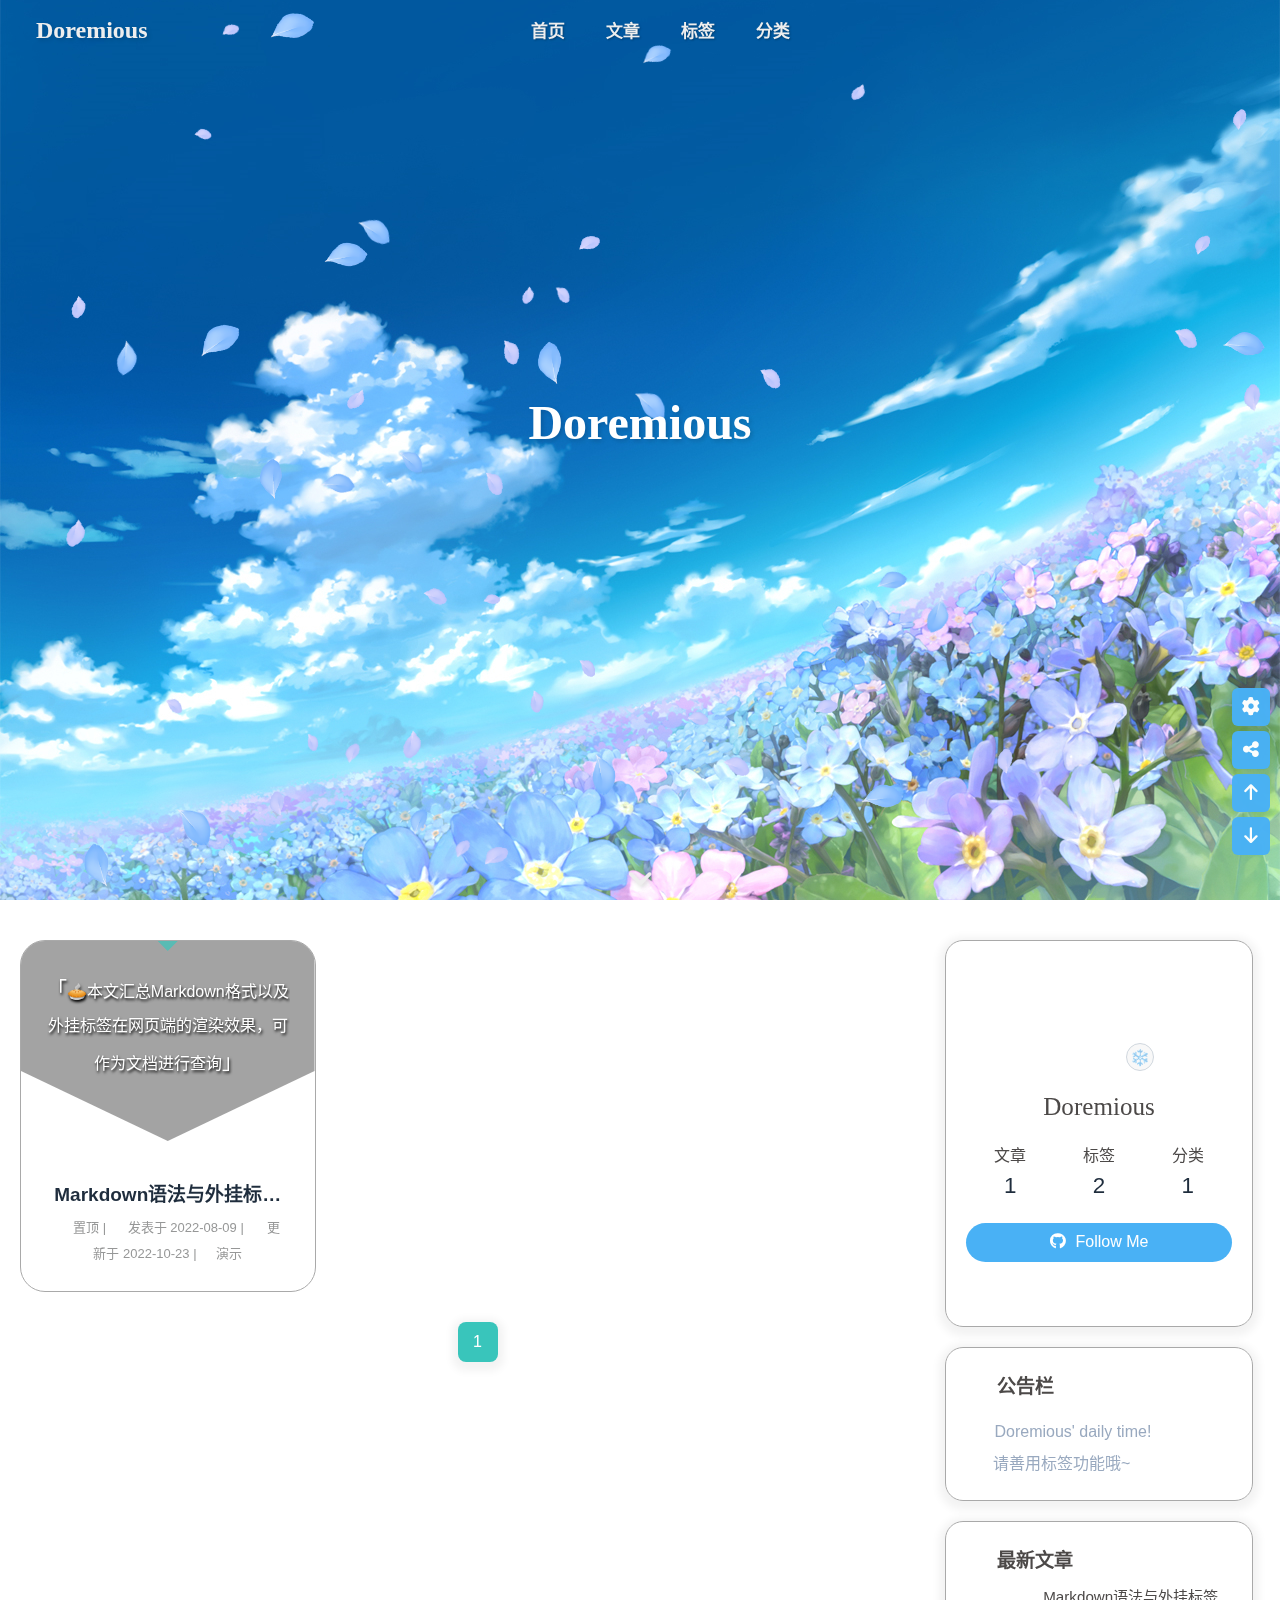
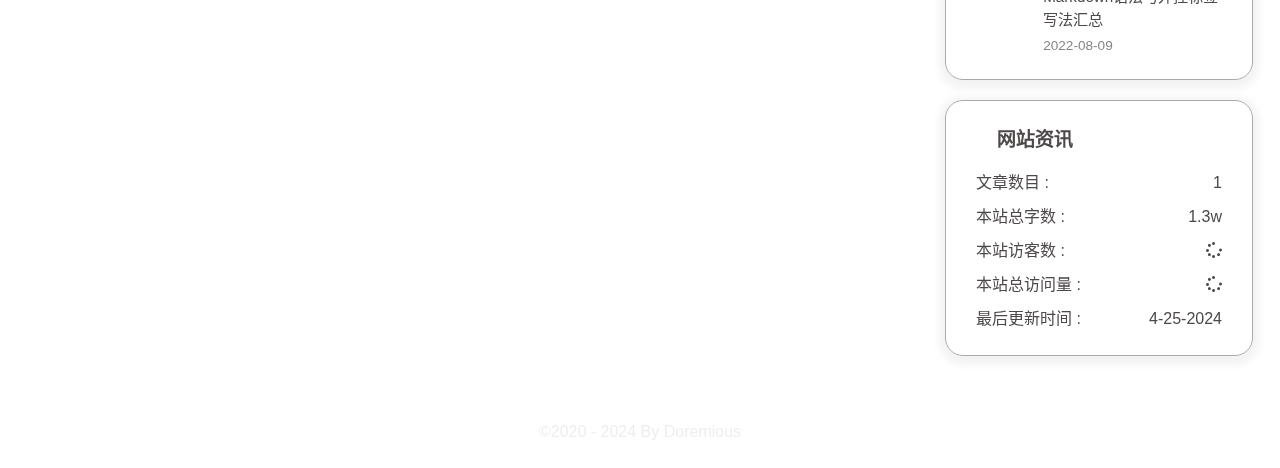
==== commit 49535720: "Site updated: 2024-04-25 20:35:06" ====
--- a/index.html
+++ b/index.html
@@ -48,7 +48,7 @@
   isHome: true,
   isHighlightShrink: false,
   isToc: false,
-  postUpdate: '2024-04-24 21:24:35'
+  postUpdate: '2024-04-25 20:35:04'
 }</script><noscript><style type="text/css">
   #nav {
     opacity: 1
@@ -141,8 +141,8 @@
       }
     }
     detectApple()
-    })(window)</script><link rel="stylesheet" href="https://cdn1.tianli0.top/npm/element-ui@2.15.6/packages/theme-chalk/lib/index.css"><style id="themeColor"></style><style id="rightSide"></style><style id="transPercent"></style><style id="blurNum"></style><style id="settingStyle"></style><style id="defineBg"></style><style id="menu_shadow"></style><script src="https://npm.elemecdn.com/echarts@4.9.0/dist/echarts.min.js"></script><!-- hexo injector head_end start --><link rel="stylesheet" href="https://npm.elemecdn.com/hexo-butterfly-swiper/lib/swiper.min.css" media="print" onload="this.media='all'"><link rel="stylesheet" href="https://npm.elemecdn.com/hexo-butterfly-swiper/lib/swiperstyle.css" media="print" onload="this.media='all'"><link rel="stylesheet" href="https://npm.elemecdn.com/hexo-butterfly-wowjs/lib/animate.min.css" media="print" onload="this.media='screen'"><link rel="stylesheet" href="https://npm.elemecdn.com/hexo-butterfly-tag-plugins-plus@latest/lib/assets/font-awesome-animation.min.css" media="defer" onload="this.media='all'"><link rel="stylesheet" href="https://npm.elemecdn.com/hexo-butterfly-tag-plugins-plus@latest/lib/tag_plugins.css" media="defer" onload="this.media='all'"><script src="https://npm.elemecdn.com/hexo-butterfly-tag-plugins-plus@latest/lib/assets/carousel-touch.js"></script><link rel="stylesheet" href="https://npm.elemecdn.com/hexo-filter-gitcalendar/lib/gitcalendar.css" media="print" onload="this.media='all'"><!-- hexo injector head_end end --><meta name="generator" content="Hexo 6.3.0"><link rel="alternate" href="/atom.xml" title="Doremious" type="application/atom+xml">
-</head><body><div id="loading-box" onclick="document.getElementById(&quot;loading-box&quot;).classList.add(&quot;loaded&quot;)"><div class="loading-bg"><div class="loading-img"></div><div class="loading-image-dot"></div></div></div><div id="web_bg"></div><div id="sidebar"><div id="menu-mask"></div><div id="sidebar-menus"><div class="avatar-img is-center"><img src= "[data-uri]" data-lazy-src="https://raw.githubusercontent.com/Doremious/source/main/img/avatar.png" onerror="onerror=null;src='/assets/fr404.gif'" alt="avatar"/></div><div class="sidebar-site-data site-data is-center"><a href="/archives/"><div class="headline">文章</div><div class="length-num">1</div></a><a href="/tags/"><div class="headline">标签</div><div class="length-num">2</div></a><a href="/categories/"><div class="headline">分类</div><div class="length-num">1</div></a></div><hr/><div class="menus_items"><div class="menus_item"><a class="site-page faa-parent animated-hover" href="/"><svg class="menu_icon faa-tada" aria-hidden="true" style="width:1.30em;height:1.30em;vertical-align:-0.25em;fill:currentColor;overflow:hidden;"><use xlink:href="#icon-shouye"></use></svg><span class="menu_word" style="font-size:17px"> 首页</span></a></div><div class="menus_item"><a class="site-page faa-parent animated-hover" href="/archives/"><svg class="menu_icon faa-tada" aria-hidden="true" style="width:1.30em;height:1.30em;vertical-align:-0.25em;fill:currentColor;overflow:hidden;"><use xlink:href="#icon-Designsubscriptions"></use></svg><span class="menu_word" style="font-size:17px"> 文章</span></a></div><div class="menus_item"><a class="site-page faa-parent animated-hover" href="/tags/"><svg class="menu_icon faa-tada" aria-hidden="true" style="width:1.30em;height:1.30em;vertical-align:-0.25em;fill:currentColor;overflow:hidden;"><use xlink:href="#icon-biaoqianku"></use></svg><span class="menu_word" style="font-size:17px"> 标签</span></a></div><div class="menus_item"><a class="site-page faa-parent animated-hover" href="/categories/"><svg class="menu_icon faa-tada" aria-hidden="true" style="width:1.30em;height:1.30em;vertical-align:-0.25em;fill:currentColor;overflow:hidden;"><use xlink:href="#icon-fenlei1"></use></svg><span class="menu_word" style="font-size:17px"> 分类</span></a></div></div></div></div><div class="page home" id="body-wrap"><header class="full_page" id="page-header"><nav id="nav"><span id="blog_name"><a id="site-name" href="/">Doremious</a></span><div id="menus"><div class="menus_items"><div class="menus_item"><a class="site-page faa-parent animated-hover" href="/"><svg class="menu_icon faa-tada" aria-hidden="true" style="width:1.30em;height:1.30em;vertical-align:-0.25em;fill:currentColor;overflow:hidden;"><use xlink:href="#icon-shouye"></use></svg><span class="menu_word" style="font-size:17px"> 首页</span></a></div><div class="menus_item"><a class="site-page faa-parent animated-hover" href="/archives/"><svg class="menu_icon faa-tada" aria-hidden="true" style="width:1.30em;height:1.30em;vertical-align:-0.25em;fill:currentColor;overflow:hidden;"><use xlink:href="#icon-Designsubscriptions"></use></svg><span class="menu_word" style="font-size:17px"> 文章</span></a></div><div class="menus_item"><a class="site-page faa-parent animated-hover" href="/tags/"><svg class="menu_icon faa-tada" aria-hidden="true" style="width:1.30em;height:1.30em;vertical-align:-0.25em;fill:currentColor;overflow:hidden;"><use xlink:href="#icon-biaoqianku"></use></svg><span class="menu_word" style="font-size:17px"> 标签</span></a></div><div class="menus_item"><a class="site-page faa-parent animated-hover" href="/categories/"><svg class="menu_icon faa-tada" aria-hidden="true" style="width:1.30em;height:1.30em;vertical-align:-0.25em;fill:currentColor;overflow:hidden;"><use xlink:href="#icon-fenlei1"></use></svg><span class="menu_word" style="font-size:17px"> 分类</span></a></div></div><center id="name-container"><a id="page-name" href="javascript:scrollToTop()">PAGE_NAME</a></center><div id="nav-right"><div id="search-button"><a class="search faa-parent animated-hover" title="搜索"><svg class="faa-tada icon" style="height:24px;width:24px;fill:currentColor;position:relative;top:6px" aria-hidden="true"><use xlink:href="#icon-sousuo"></use></svg></a></div><a class="suibian faa-parent animated-hover" href="javascript:;" onclick="randomPost()" title="随便逛逛"><svg class="faa-tada icon" style="height:24px;width:24px;text-align:right;fill:currentColor;position:relative;margin:0 8px 0 15px;top:7px" aria-hidden="true"><use xlink:href="#icon-zhifeiji"></use></svg></a><a class="sun_moon faa-parent animated-hover" onclick="switchNightMode()" title="昼夜交替" id="nightmode-button"><svg class="faa-tada" style="height:24px;width:24px;fill:currentColor;position:relative;top:7px" viewBox="0 0 1024 1024"><use id="modeicon" xlink:href="#icon-xianxingriyue">       </use></svg></a><div id="toggle-menu"><a><i class="fas fa-bars fa-fw"></i></a></div></div></div></nav><div id="site-info"><h1 id="site-title">Doremious</h1><div id="site-subtitle"><span id="subtitle"></span></div><div id="site_social_icons"><a class="social-icon faa-parent animated-hover" href="https://space.bilibili.com/442213698" target="_blank" title="Bilibili"><svg class="social_icon faa-tada" aria-hidden="true" style="width:1.15em;height:1.15em;vertical-align:-0.15em;fill:currentColor;overflow:hidden;"><use xlink:href="#icon-bilibili-2"></use></svg></a><a class="social-icon faa-parent animated-hover" href="mailto:doremyous@gmail.com" target="_blank" title="Email"><svg class="social_icon faa-tada" aria-hidden="true" style="width:1.15em;height:1.15em;vertical-align:-0.15em;fill:currentColor;overflow:hidden;"><use xlink:href="#icon-email"></use></svg></a><a class="social-icon faa-parent animated-hover" href="https://twitter.com/Doremious" target="_blank" title="Twitter"><svg class="social_icon faa-tada" aria-hidden="true" style="width:1.15em;height:1.15em;vertical-align:-0.15em;fill:currentColor;overflow:hidden;"><use xlink:href="#icon-twitter"></use></svg></a></div></div><div id="scroll-down"><i class="fas fa-angle-down scroll-down-effects"></i></div></header><main class="layout" id="content-inner"><div class="recent-posts" id="recent-posts"><div class="recent-post-item"><div class="recent-post-content left"><div class="recent-post-cover"><img class="article-cover" src= "[data-uri]" data-lazy-src="https://source.fomal.cc/img/default_cover_14.webp" onerror="this.onerror=null;this.src='/assets/shiro.png'" alt="Markdown语法与外挂标签写法汇总"></div><div class="recent-post-info"><a class="article-title" href="/2022/08/09/2022-08-09-Markdown%E8%AF%AD%E6%B3%95%E4%B8%8E%E5%A4%96%E6%8C%82%E6%A0%87%E7%AD%BE%E5%86%99%E6%B3%95%E6%B1%87%E6%80%BB/" title="Markdown语法与外挂标签写法汇总"><div class="article-title-link">Markdown语法与外挂标签写法汇总</div></a><div class="recent-post-meta">               <div class="article-meta-wrap"><span class="article-meta"><svg class="meta_icon post-ui-icon" style="width:16px;height:16px;position:relative;top:3px"><use xlink:href="#icon-tuding"></use></svg><span class="sticky">置顶</span><span class="article-meta-separator"> | </span></span><span class="post-meta-date"><svg class="meta_icon post-ui-icon" style="width:16px;height:16px;position:relative;top:3px"><use xlink:href="#icon-rili"></use></svg><span class="article-meta-label">发表于 </span><time class="post-meta-date-created" datetime="2022-08-09T10:19:03.000Z" title="发表于 2022-08-09 18:19:03">2022-08-09</time><span class="article-meta-separator"> | </span><svg class="meta_icon post-ui-icon" style="width:18px;height:18px;position:relative;top:4px"><use xlink:href="#icon-zuzhiheguanlitubiao-">                   </use></svg><span class="article-meta-label">更新于 </span><time class="post-meta-date-updated" datetime="2022-10-23T14:00:00.000Z" title="更新于 2022-10-23 22:00:00">2022-10-23</time></span><span class="article-meta"><span class="article-meta-separator"> | </span><svg class="meta_icon post-ui-icon" style="width:14px;height:14px;position:relative;top:3px"><use xlink:href="#icon-fenlei1"></use></svg><a class="article-meta__categories" href="/categories/%E6%BC%94%E7%A4%BA/">演示</a></span></div></div></div><a class="article-content" href="/2022/08/09/2022-08-09-Markdown%E8%AF%AD%E6%B3%95%E4%B8%8E%E5%A4%96%E6%8C%82%E6%A0%87%E7%AD%BE%E5%86%99%E6%B3%95%E6%B1%87%E6%80%BB/" title="Markdown语法与外挂标签写法汇总"><div class="article-content-text">🥧本文汇总Markdown格式以及外挂标签在网页端的渲染效果，可作为文档进行查询</div></a><div class="recent-post-arrow"></div></div></div><nav id="pagination"><div class="pagination"><span class="page-number current">1</span></div></nav></div><div class="aside-content" id="aside-content"><div class="card-widget card-info"><div class="is-center"><div class="card-info-avatar"><div class="avatar-img"><img src= "[data-uri]" data-lazy-src="https://raw.githubusercontent.com/Doremious/source/main/img/avatar.png" onerror="this.onerror=null;this.src='/assets/fr404.gif'" alt="avatar"/></div><div class="author-status-box"><div class="author-status"><g-emoji class="g-emoji" alias="palm_tree" fallback-src="/img/WA2.png">❄️</g-emoji><span>Snowing</span></div></div></div><div class="author-info__name">Doremious</div><div class="author-info__description"></div></div><div class="card-info-data site-data is-center"><a href="/archives/"><div class="headline">文章</div><div class="length-num">1</div></a><a href="/tags/"><div class="headline">标签</div><div class="length-num">2</div></a><a href="/categories/"><div class="headline">分类</div><div class="length-num">1</div></a></div><a id="card-info-btn" target="_blank" rel="noopener" href="https://github.com/Doremious"><i class="fab fa-github"></i><span>Follow Me</span></a><div class="card-info-social-icons is-center"><a class="social-icon faa-parent animated-hover" href="https://space.bilibili.com/442213698" target="_blank" title="Bilibili"><svg class="social_icon faa-tada" aria-hidden="true" style="width:1.15em;height:1.15em;vertical-align:-0.15em;fill:currentColor;overflow:hidden;"><use xlink:href="#icon-bilibili-2"></use></svg></a><a class="social-icon faa-parent animated-hover" href="mailto:doremyous@gmail.com" target="_blank" title="Email"><svg class="social_icon faa-tada" aria-hidden="true" style="width:1.15em;height:1.15em;vertical-align:-0.15em;fill:currentColor;overflow:hidden;"><use xlink:href="#icon-email"></use></svg></a><a class="social-icon faa-parent animated-hover" href="https://twitter.com/Doremious" target="_blank" title="Twitter"><svg class="social_icon faa-tada" aria-hidden="true" style="width:1.15em;height:1.15em;vertical-align:-0.15em;fill:currentColor;overflow:hidden;"><use xlink:href="#icon-twitter"></use></svg></a></div></div><div class="card-widget card-announcement"><div class="item-headline"><a class="faa-parent animated-hover"><svg class="faa-tada icon" style="height:25px;width:25px;fill:currentColor;position:relative;top:4px" aria-hidden="true"><use xlink:href="#icon-xinwengonggao"></use></svg></a><span style="font-weight:bold">公告栏</span></div><div class="announcement_content"><a href="/"><svg class="icon faa-tada" style="height:24px;width:24px;position:relative;top:7px;" aria-hidden="true"><use xlink:href="#icon-xuehua"></use></svg> Doremious' daily time!</a><br><a href="/tags/"><svg class="icon faa-tada" style="height:18px;width:18px;position:relative;left:4px;top:3px;" aria-hidden="true"><use xlink:href="#icon-biaoqianku"></use></svg> &nbsp请善用标签功能哦~</a></div></div><div class="sticky_layout"><div class="card-widget card-recent-post"><div class="item-headline"><a class="faa-parent animated-hover"><svg class="faa-tada icon" style="height:25px;width:25px;fill:currentColor;position:relative;top:5px" aria-hidden="true"><use xlink:href="#icon-lishijilu"></use></svg></a><span>最新文章</span></div><div class="aside-list"><div class="aside-list-item"><a class="thumbnail" href="/2022/08/09/2022-08-09-Markdown%E8%AF%AD%E6%B3%95%E4%B8%8E%E5%A4%96%E6%8C%82%E6%A0%87%E7%AD%BE%E5%86%99%E6%B3%95%E6%B1%87%E6%80%BB/" title="Markdown语法与外挂标签写法汇总"><img src= "[data-uri]" data-lazy-src="https://source.fomal.cc/img/default_cover_14.webp" onerror="this.onerror=null;this.src='/assets/shiro.png'" alt="Markdown语法与外挂标签写法汇总"/></a><div class="content"><a class="title" href="/2022/08/09/2022-08-09-Markdown%E8%AF%AD%E6%B3%95%E4%B8%8E%E5%A4%96%E6%8C%82%E6%A0%87%E7%AD%BE%E5%86%99%E6%B3%95%E6%B1%87%E6%80%BB/" title="Markdown语法与外挂标签写法汇总">Markdown语法与外挂标签写法汇总</a><time datetime="2022-08-09T10:19:03.000Z" title="发表于 2022-08-09 18:19:03">2022-08-09</time></div></div></div></div><div class="card-widget card-webinfo"><div class="item-headline"><a class="faa-parent animated-hover"><svg class="faa-tada icon" style="height:25px;width:25px;fill:currentColor;position:relative;top:5px" aria-hidden="true"><use xlink:href="#icon-shujutongji"></use></svg></a><span style="font-weight:bold">网站资讯</span></div><div class="webinfo"><div class="webinfo-item"><div class="item-name">文章数目 :</div><div class="item-count">1</div></div><div class="webinfo-item"><div class="item-name">本站总字数 :</div><div class="item-count">1.3w</div></div><div class="webinfo-item"><div class="item-name">本站访客数 :</div><div class="item-count" id="busuanzi_value_site_uv"><i class="fa-solid fa-spinner fa-spin"></i></div></div><div class="webinfo-item"><div class="item-name">本站总访问量 :</div><div class="item-count" id="busuanzi_value_site_pv"><i class="fa-solid fa-spinner fa-spin"></i></div></div><div class="webinfo-item"><div class="item-name">最后更新时间 :</div><div class="item-count" id="last-push-date" data-lastPushDate="2024-04-24T13:24:35.082Z"><i class="fa-solid fa-spinner fa-spin"></i></div></div></div></div></div></div></main><footer id="footer" style="background-color: transparent;"><div id="footer-wrap"><div class="copyright">&copy;2022 - 2024 By Doremious</div></div></footer></div><div id="rightside"><div id="rightside-config-hide"><a class="icon-V hidden" onclick="switchNightMode()" title="昼夜交替"><i class="fa fa-adjust"></i></a><button id="hide-aside-btn" type="button" title="单栏和双栏切换"><i class="fas fa-arrows-alt-h"></i></button><button class="share" type="button" title="右键模式" onclick="changeMouseMode()"><i class="fas fa-mouse"></i></button></div><div id="rightside-config-show"><button id="rightside_config" type="button" title="设置"><i class="fas fa-cog right_side"></i></button><button class="share" type="button" title="分享链接" onclick="share()"><i class="fas fa-share-nodes"></i></button><button id="go-up" type="button" title="回到顶部"><i class="fas fa-arrow-up"></i><span id="percent">0<span>%</span></span></button><button id="go-down" type="button" title="直达底部" onclick="btf.scrollToDest(document.body.scrollHeight, 500)"><i class="fas fa-arrow-down"></i></button></div></div><div id="local-search"><div class="search-dialog"><nav class="search-nav"><span class="search-dialog-title">搜索</span><span id="loading-status"></span><button class="search-close-button"><i class="fas fa-times"></i></button></nav><div class="is-center" id="loading-database"><i class="fas fa-spinner fa-pulse"></i><span>  数据库加载中</span></div><div class="search-wrap"><div id="local-search-input"><div class="local-search-box"><input class="local-search-box--input" placeholder="搜索文章" type="text"/></div></div><hr/><div id="local-search-results"></div></div></div><div id="search-mask"></div></div><div class="js-pjax" id="rightMenu"><div class="rightMenu-group rightMenu-small"><a class="rightMenu-item" href="javascript:window.history.back();"><i class="fa fa-arrow-left"></i></a><a class="rightMenu-item" href="javascript:window.history.forward();"><i class="fa fa-arrow-right"></i></a><a class="rightMenu-item" href="javascript:window.location.reload();"><i class="fa fa-refresh"></i></a><a class="rightMenu-item" href="javascript:rmf.scrollToTop();"><i class="fa fa-arrow-up"></i></a></div><div class="rightMenu-group rightMenu-line hide" id="menu-text"><a class="rightMenu-item" href="javascript:rmf.copySelect();"><i class="fa fa-copy"></i><span>复制</span></a><a class="rightMenu-item" href="javascript:window.open(&quot;https://www.baidu.com/s?wd=&quot;+window.getSelection().toString());window.location.reload();"><i class="fa fa-search"></i><span>百度搜索</span></a></div><div class="rightMenu-group rightMenu-line hide" id="menu-too"><a class="rightMenu-item" href="javascript:window.open(window.getSelection().toString());window.location.reload();"><i class="fa fa-link"></i><span>转到链接</span></a></div><div class="rightMenu-group rightMenu-line hide" id="menu-paste"><a class="rightMenu-item" href="javascript:rmf.paste()"><i class="fa fa-copy"></i><span>粘贴</span></a></div><div class="rightMenu-group rightMenu-line hide" id="menu-post"><a class="rightMenu-item" href="javascript:rmf.copyWordsLink()"><i class="fa fa-link"></i><span>复制本文地址</span></a></div><div class="rightMenu-group rightMenu-line hide" id="menu-to"><a class="rightMenu-item" href="javascript:rmf.openWithNewTab()"><i class="fa fa-window-restore"></i><span>新窗口打开</span></a><a class="rightMenu-item" id="menu-too" href="javascript:rmf.open()"><i class="fa fa-link"></i><span>转到链接</span></a><a class="rightMenu-item" href="javascript:rmf.copyLink()"><i class="fa fa-copy"></i><span>复制链接</span></a></div><div class="rightMenu-group rightMenu-line hide" id="menu-img"><a class="rightMenu-item" href="javascript:rmf.saveAs()"><i class="fa fa-download"></i><span>保存图片</span></a><a class="rightMenu-item" href="javascript:rmf.openWithNewTab()"><i class="fa fa-window-restore"></i><span>在新窗口打开</span></a><a class="rightMenu-item" href="javascript:rmf.copyLink()"><i class="fa fa-copy"></i><span>复制图片链接</span></a></div><div class="rightMenu-group rightMenu-line"><a class="rightMenu-item" href="/"><i class="fa fa-home"></i><span>返回首页</span></a><a class="rightMenu-item" href="javascript:switchNightMode();"><i class="fa fa-adjust"></i><span>昼夜交替</span></a><a class="rightMenu-item" href="javascript:randomPost()"><i class="fa fa-paper-plane"></i><span>随便逛逛</span></a><a class="rightMenu-item" href="javascript:rmf.fullScreen();"><i class="fas fa-expand"></i><span>切换全屏</span></a><a class="rightMenu-item" href="javascript:window.print();"><i class="fa-solid fa-print"></i><span>打印页面</span></a></div></div><div><script src="/js/utils.js"></script><script src="/js/main.js"></script><script src="https://cdn.staticfile.org/fancyapps-ui/4.0.31/fancybox.umd.min.js"></script><script src="https://lf3-cdn-tos.bytecdntp.com/cdn/expire-1-M/instant.page/5.1.0/instantpage.min.js" type="module"></script><script src="https://lf3-cdn-tos.bytecdntp.com/cdn/expire-1-M/vanilla-lazyload/17.3.1/lazyload.iife.min.js"></script><script src="/js/search/local-search.js"></script><script async="async">var preloader = {
+    })(window)</script><link rel="stylesheet" href="https://cdn1.tianli0.top/npm/element-ui@2.15.6/packages/theme-chalk/lib/index.css"><style id="themeColor"></style><style id="rightSide"></style><style id="transPercent"></style><style id="blurNum"></style><style id="settingStyle"></style><style id="defineBg"></style><style id="menu_shadow"></style><script src="https://npm.elemecdn.com/echarts@4.9.0/dist/echarts.min.js"></script><!-- hexo injector head_end start --><link rel="stylesheet" href="https://npm.elemecdn.com/hexo-butterfly-swiper/lib/swiper.min.css" media="print" onload="this.media='all'"><link rel="stylesheet" href="https://npm.elemecdn.com/hexo-butterfly-swiper/lib/swiperstyle.css" media="print" onload="this.media='all'"><link rel="stylesheet" href="https://npm.elemecdn.com/hexo-butterfly-tag-plugins-plus@latest/lib/assets/font-awesome-animation.min.css" media="defer" onload="this.media='all'"><link rel="stylesheet" href="https://npm.elemecdn.com/hexo-butterfly-tag-plugins-plus@latest/lib/tag_plugins.css" media="defer" onload="this.media='all'"><script src="https://npm.elemecdn.com/hexo-butterfly-tag-plugins-plus@latest/lib/assets/carousel-touch.js"></script><link rel="stylesheet" href="https://npm.elemecdn.com/hexo-butterfly-wowjs/lib/animate.min.css" media="print" onload="this.media='screen'"><link rel="stylesheet" href="https://npm.elemecdn.com/hexo-filter-gitcalendar/lib/gitcalendar.css" media="print" onload="this.media='all'"><!-- hexo injector head_end end --><meta name="generator" content="Hexo 6.3.0"><link rel="alternate" href="/atom.xml" title="Doremious" type="application/atom+xml">
+</head><body><div id="loading-box" onclick="document.getElementById(&quot;loading-box&quot;).classList.add(&quot;loaded&quot;)"><div class="loading-bg"><div class="loading-img"></div><div class="loading-image-dot"></div></div></div><div id="web_bg"></div><div id="sidebar"><div id="menu-mask"></div><div id="sidebar-menus"><div class="avatar-img is-center"><img src= "[data-uri]" data-lazy-src="https://raw.githubusercontent.com/Doremious/source/main/img/avatar.png" onerror="onerror=null;src='/assets/fr404.gif'" alt="avatar"/></div><div class="sidebar-site-data site-data is-center"><a href="/archives/"><div class="headline">文章</div><div class="length-num">1</div></a><a href="/tags/"><div class="headline">标签</div><div class="length-num">2</div></a><a href="/categories/"><div class="headline">分类</div><div class="length-num">1</div></a></div><hr/><div class="menus_items"><div class="menus_item"><a class="site-page faa-parent animated-hover" href="/"><svg class="menu_icon faa-tada" aria-hidden="true" style="width:1.30em;height:1.30em;vertical-align:-0.25em;fill:currentColor;overflow:hidden;"><use xlink:href="#icon-shouye"></use></svg><span class="menu_word" style="font-size:17px"> 首页</span></a></div><div class="menus_item"><a class="site-page faa-parent animated-hover" href="/archives/"><svg class="menu_icon faa-tada" aria-hidden="true" style="width:1.30em;height:1.30em;vertical-align:-0.25em;fill:currentColor;overflow:hidden;"><use xlink:href="#icon-Designsubscriptions"></use></svg><span class="menu_word" style="font-size:17px"> 文章</span></a></div><div class="menus_item"><a class="site-page faa-parent animated-hover" href="/tags/"><svg class="menu_icon faa-tada" aria-hidden="true" style="width:1.30em;height:1.30em;vertical-align:-0.25em;fill:currentColor;overflow:hidden;"><use xlink:href="#icon-biaoqianku"></use></svg><span class="menu_word" style="font-size:17px"> 标签</span></a></div><div class="menus_item"><a class="site-page faa-parent animated-hover" href="/categories/"><svg class="menu_icon faa-tada" aria-hidden="true" style="width:1.30em;height:1.30em;vertical-align:-0.25em;fill:currentColor;overflow:hidden;"><use xlink:href="#icon-fenlei1"></use></svg><span class="menu_word" style="font-size:17px"> 分类</span></a></div></div></div></div><div class="page home" id="body-wrap"><header class="full_page" id="page-header"><nav id="nav"><span id="blog_name"><a id="site-name" href="/">Doremious</a></span><div id="menus"><div class="menus_items"><div class="menus_item"><a class="site-page faa-parent animated-hover" href="/"><svg class="menu_icon faa-tada" aria-hidden="true" style="width:1.30em;height:1.30em;vertical-align:-0.25em;fill:currentColor;overflow:hidden;"><use xlink:href="#icon-shouye"></use></svg><span class="menu_word" style="font-size:17px"> 首页</span></a></div><div class="menus_item"><a class="site-page faa-parent animated-hover" href="/archives/"><svg class="menu_icon faa-tada" aria-hidden="true" style="width:1.30em;height:1.30em;vertical-align:-0.25em;fill:currentColor;overflow:hidden;"><use xlink:href="#icon-Designsubscriptions"></use></svg><span class="menu_word" style="font-size:17px"> 文章</span></a></div><div class="menus_item"><a class="site-page faa-parent animated-hover" href="/tags/"><svg class="menu_icon faa-tada" aria-hidden="true" style="width:1.30em;height:1.30em;vertical-align:-0.25em;fill:currentColor;overflow:hidden;"><use xlink:href="#icon-biaoqianku"></use></svg><span class="menu_word" style="font-size:17px"> 标签</span></a></div><div class="menus_item"><a class="site-page faa-parent animated-hover" href="/categories/"><svg class="menu_icon faa-tada" aria-hidden="true" style="width:1.30em;height:1.30em;vertical-align:-0.25em;fill:currentColor;overflow:hidden;"><use xlink:href="#icon-fenlei1"></use></svg><span class="menu_word" style="font-size:17px"> 分类</span></a></div></div><center id="name-container"><a id="page-name" href="javascript:scrollToTop()">PAGE_NAME</a></center><div id="nav-right"><div id="search-button"><a class="search faa-parent animated-hover" title="搜索"><svg class="faa-tada icon" style="height:24px;width:24px;fill:currentColor;position:relative;top:6px" aria-hidden="true"><use xlink:href="#icon-sousuo"></use></svg></a></div><a class="suibian faa-parent animated-hover" href="javascript:;" onclick="randomPost()" title="随便逛逛"><svg class="faa-tada icon" style="height:24px;width:24px;text-align:right;fill:currentColor;position:relative;margin:0 8px 0 15px;top:7px" aria-hidden="true"><use xlink:href="#icon-zhifeiji"></use></svg></a><a class="sun_moon faa-parent animated-hover" onclick="switchNightMode()" title="昼夜交替" id="nightmode-button"><svg class="faa-tada" style="height:24px;width:24px;fill:currentColor;position:relative;top:7px" viewBox="0 0 1024 1024"><use id="modeicon" xlink:href="#icon-xianxingriyue">       </use></svg></a><div id="toggle-menu"><a><i class="fas fa-bars fa-fw"></i></a></div></div></div></nav><div id="site-info"><h1 id="site-title">Doremious</h1><div id="site-subtitle"><span id="subtitle"></span></div><div id="site_social_icons"><a class="social-icon faa-parent animated-hover" href="https://space.bilibili.com/442213698" target="_blank" title="Bilibili"><svg class="social_icon faa-tada" aria-hidden="true" style="width:1.15em;height:1.15em;vertical-align:-0.15em;fill:currentColor;overflow:hidden;"><use xlink:href="#icon-bilibili-2"></use></svg></a><a class="social-icon faa-parent animated-hover" href="mailto:doremyous@gmail.com" target="_blank" title="Email"><svg class="social_icon faa-tada" aria-hidden="true" style="width:1.15em;height:1.15em;vertical-align:-0.15em;fill:currentColor;overflow:hidden;"><use xlink:href="#icon-email"></use></svg></a><a class="social-icon faa-parent animated-hover" href="https://twitter.com/Doremious" target="_blank" title="Twitter"><svg class="social_icon faa-tada" aria-hidden="true" style="width:1.15em;height:1.15em;vertical-align:-0.15em;fill:currentColor;overflow:hidden;"><use xlink:href="#icon-twitter"></use></svg></a></div></div><div id="scroll-down"><i class="fas fa-angle-down scroll-down-effects"></i></div></header><main class="layout" id="content-inner"><div class="recent-posts" id="recent-posts"><div class="recent-post-item"><div class="recent-post-content left"><div class="recent-post-cover"><img class="article-cover" src= "[data-uri]" data-lazy-src="https://source.fomal.cc/img/default_cover_14.webp" onerror="this.onerror=null;this.src='/assets/shiro.png'" alt="Markdown语法与外挂标签写法汇总"></div><div class="recent-post-info"><a class="article-title" href="/2022/08/09/2022-08-09-Markdown%E8%AF%AD%E6%B3%95%E4%B8%8E%E5%A4%96%E6%8C%82%E6%A0%87%E7%AD%BE%E5%86%99%E6%B3%95%E6%B1%87%E6%80%BB/" title="Markdown语法与外挂标签写法汇总"><div class="article-title-link">Markdown语法与外挂标签写法汇总</div></a><div class="recent-post-meta">               <div class="article-meta-wrap"><span class="article-meta"><svg class="meta_icon post-ui-icon" style="width:16px;height:16px;position:relative;top:3px"><use xlink:href="#icon-tuding"></use></svg><span class="sticky">置顶</span><span class="article-meta-separator"> | </span></span><span class="post-meta-date"><svg class="meta_icon post-ui-icon" style="width:16px;height:16px;position:relative;top:3px"><use xlink:href="#icon-rili"></use></svg><span class="article-meta-label">发表于 </span><time class="post-meta-date-created" datetime="2022-08-09T10:19:03.000Z" title="发表于 2022-08-09 18:19:03">2022-08-09</time><span class="article-meta-separator"> | </span><svg class="meta_icon post-ui-icon" style="width:18px;height:18px;position:relative;top:4px"><use xlink:href="#icon-zuzhiheguanlitubiao-">                   </use></svg><span class="article-meta-label">更新于 </span><time class="post-meta-date-updated" datetime="2022-10-23T14:00:00.000Z" title="更新于 2022-10-23 22:00:00">2022-10-23</time></span><span class="article-meta"><span class="article-meta-separator"> | </span><svg class="meta_icon post-ui-icon" style="width:14px;height:14px;position:relative;top:3px"><use xlink:href="#icon-fenlei1"></use></svg><a class="article-meta__categories" href="/categories/%E6%BC%94%E7%A4%BA/">演示</a></span></div></div></div><a class="article-content" href="/2022/08/09/2022-08-09-Markdown%E8%AF%AD%E6%B3%95%E4%B8%8E%E5%A4%96%E6%8C%82%E6%A0%87%E7%AD%BE%E5%86%99%E6%B3%95%E6%B1%87%E6%80%BB/" title="Markdown语法与外挂标签写法汇总"><div class="article-content-text">🥧本文汇总Markdown格式以及外挂标签在网页端的渲染效果，可作为文档进行查询</div></a><div class="recent-post-arrow"></div></div></div><nav id="pagination"><div class="pagination"><span class="page-number current">1</span></div></nav></div><div class="aside-content" id="aside-content"><div class="card-widget card-info"><div class="is-center"><div class="card-info-avatar"><div class="avatar-img"><img src= "[data-uri]" data-lazy-src="https://raw.githubusercontent.com/Doremious/source/main/img/avatar.png" onerror="this.onerror=null;this.src='/assets/fr404.gif'" alt="avatar"/></div><div class="author-status-box"><div class="author-status"><g-emoji class="g-emoji" alias="palm_tree" fallback-src="/img/WA2.png">❄️</g-emoji><span>Snowing</span></div></div></div><div class="author-info__name">Doremious</div><div class="author-info__description"></div></div><div class="card-info-data site-data is-center"><a href="/archives/"><div class="headline">文章</div><div class="length-num">1</div></a><a href="/tags/"><div class="headline">标签</div><div class="length-num">2</div></a><a href="/categories/"><div class="headline">分类</div><div class="length-num">1</div></a></div><a id="card-info-btn" target="_blank" rel="noopener" href="https://github.com/Doremious"><i class="fab fa-github"></i><span>Follow Me</span></a><div class="card-info-social-icons is-center"><a class="social-icon faa-parent animated-hover" href="https://space.bilibili.com/442213698" target="_blank" title="Bilibili"><svg class="social_icon faa-tada" aria-hidden="true" style="width:1.15em;height:1.15em;vertical-align:-0.15em;fill:currentColor;overflow:hidden;"><use xlink:href="#icon-bilibili-2"></use></svg></a><a class="social-icon faa-parent animated-hover" href="mailto:doremyous@gmail.com" target="_blank" title="Email"><svg class="social_icon faa-tada" aria-hidden="true" style="width:1.15em;height:1.15em;vertical-align:-0.15em;fill:currentColor;overflow:hidden;"><use xlink:href="#icon-email"></use></svg></a><a class="social-icon faa-parent animated-hover" href="https://twitter.com/Doremious" target="_blank" title="Twitter"><svg class="social_icon faa-tada" aria-hidden="true" style="width:1.15em;height:1.15em;vertical-align:-0.15em;fill:currentColor;overflow:hidden;"><use xlink:href="#icon-twitter"></use></svg></a></div></div><div class="card-widget card-announcement"><div class="item-headline"><a class="faa-parent animated-hover"><svg class="faa-tada icon" style="height:25px;width:25px;fill:currentColor;position:relative;top:4px" aria-hidden="true"><use xlink:href="#icon-xinwengonggao"></use></svg></a><span style="font-weight:bold">公告栏</span></div><div class="announcement_content"><a href="/"><svg class="icon faa-tada" style="height:24px;width:24px;position:relative;top:7px;" aria-hidden="true"><use xlink:href="#icon-xuehua"></use></svg> Doremious' daily time!</a><br><a href="/tags/"><svg class="icon faa-tada" style="height:18px;width:18px;position:relative;left:4px;top:3px;" aria-hidden="true"><use xlink:href="#icon-biaoqianku"></use></svg> &nbsp请善用标签功能哦~</a></div></div><div class="sticky_layout"><div class="card-widget card-recent-post"><div class="item-headline"><a class="faa-parent animated-hover"><svg class="faa-tada icon" style="height:25px;width:25px;fill:currentColor;position:relative;top:5px" aria-hidden="true"><use xlink:href="#icon-lishijilu"></use></svg></a><span>最新文章</span></div><div class="aside-list"><div class="aside-list-item"><a class="thumbnail" href="/2022/08/09/2022-08-09-Markdown%E8%AF%AD%E6%B3%95%E4%B8%8E%E5%A4%96%E6%8C%82%E6%A0%87%E7%AD%BE%E5%86%99%E6%B3%95%E6%B1%87%E6%80%BB/" title="Markdown语法与外挂标签写法汇总"><img src= "[data-uri]" data-lazy-src="https://source.fomal.cc/img/default_cover_14.webp" onerror="this.onerror=null;this.src='/assets/shiro.png'" alt="Markdown语法与外挂标签写法汇总"/></a><div class="content"><a class="title" href="/2022/08/09/2022-08-09-Markdown%E8%AF%AD%E6%B3%95%E4%B8%8E%E5%A4%96%E6%8C%82%E6%A0%87%E7%AD%BE%E5%86%99%E6%B3%95%E6%B1%87%E6%80%BB/" title="Markdown语法与外挂标签写法汇总">Markdown语法与外挂标签写法汇总</a><time datetime="2022-08-09T10:19:03.000Z" title="发表于 2022-08-09 18:19:03">2022-08-09</time></div></div></div></div><div class="card-widget card-webinfo"><div class="item-headline"><a class="faa-parent animated-hover"><svg class="faa-tada icon" style="height:25px;width:25px;fill:currentColor;position:relative;top:5px" aria-hidden="true"><use xlink:href="#icon-shujutongji"></use></svg></a><span style="font-weight:bold">网站资讯</span></div><div class="webinfo"><div class="webinfo-item"><div class="item-name">文章数目 :</div><div class="item-count">1</div></div><div class="webinfo-item"><div class="item-name">本站总字数 :</div><div class="item-count">1.3w</div></div><div class="webinfo-item"><div class="item-name">本站访客数 :</div><div class="item-count" id="busuanzi_value_site_uv"><i class="fa-solid fa-spinner fa-spin"></i></div></div><div class="webinfo-item"><div class="item-name">本站总访问量 :</div><div class="item-count" id="busuanzi_value_site_pv"><i class="fa-solid fa-spinner fa-spin"></i></div></div><div class="webinfo-item"><div class="item-name">最后更新时间 :</div><div class="item-count" id="last-push-date" data-lastPushDate="2024-04-25T12:35:03.980Z"><i class="fa-solid fa-spinner fa-spin"></i></div></div></div></div></div></div></main><footer id="footer" style="background-color: transparent;"><div id="footer-wrap"><div class="copyright">&copy;2020 - 2024 By Doremious</div></div></footer></div><div id="rightside"><div id="rightside-config-hide"><a class="icon-V hidden" onclick="switchNightMode()" title="昼夜交替"><i class="fa fa-adjust"></i></a><button id="hide-aside-btn" type="button" title="单栏和双栏切换"><i class="fas fa-arrows-alt-h"></i></button><button class="share" type="button" title="右键模式" onclick="changeMouseMode()"><i class="fas fa-mouse"></i></button></div><div id="rightside-config-show"><button id="rightside_config" type="button" title="设置"><i class="fas fa-cog right_side"></i></button><button class="share" type="button" title="分享链接" onclick="share()"><i class="fas fa-share-nodes"></i></button><button id="go-up" type="button" title="回到顶部"><i class="fas fa-arrow-up"></i><span id="percent">0<span>%</span></span></button><button id="go-down" type="button" title="直达底部" onclick="btf.scrollToDest(document.body.scrollHeight, 500)"><i class="fas fa-arrow-down"></i></button></div></div><div id="local-search"><div class="search-dialog"><nav class="search-nav"><span class="search-dialog-title">搜索</span><span id="loading-status"></span><button class="search-close-button"><i class="fas fa-times"></i></button></nav><div class="is-center" id="loading-database"><i class="fas fa-spinner fa-pulse"></i><span>  数据库加载中</span></div><div class="search-wrap"><div id="local-search-input"><div class="local-search-box"><input class="local-search-box--input" placeholder="搜索文章" type="text"/></div></div><hr/><div id="local-search-results"></div></div></div><div id="search-mask"></div></div><div class="js-pjax" id="rightMenu"><div class="rightMenu-group rightMenu-small"><a class="rightMenu-item" href="javascript:window.history.back();"><i class="fa fa-arrow-left"></i></a><a class="rightMenu-item" href="javascript:window.history.forward();"><i class="fa fa-arrow-right"></i></a><a class="rightMenu-item" href="javascript:window.location.reload();"><i class="fa fa-refresh"></i></a><a class="rightMenu-item" href="javascript:rmf.scrollToTop();"><i class="fa fa-arrow-up"></i></a></div><div class="rightMenu-group rightMenu-line hide" id="menu-text"><a class="rightMenu-item" href="javascript:rmf.copySelect();"><i class="fa fa-copy"></i><span>复制</span></a><a class="rightMenu-item" href="javascript:window.open(&quot;https://www.baidu.com/s?wd=&quot;+window.getSelection().toString());window.location.reload();"><i class="fa fa-search"></i><span>百度搜索</span></a></div><div class="rightMenu-group rightMenu-line hide" id="menu-too"><a class="rightMenu-item" href="javascript:window.open(window.getSelection().toString());window.location.reload();"><i class="fa fa-link"></i><span>转到链接</span></a></div><div class="rightMenu-group rightMenu-line hide" id="menu-paste"><a class="rightMenu-item" href="javascript:rmf.paste()"><i class="fa fa-copy"></i><span>粘贴</span></a></div><div class="rightMenu-group rightMenu-line hide" id="menu-post"><a class="rightMenu-item" href="javascript:rmf.copyWordsLink()"><i class="fa fa-link"></i><span>复制本文地址</span></a></div><div class="rightMenu-group rightMenu-line hide" id="menu-to"><a class="rightMenu-item" href="javascript:rmf.openWithNewTab()"><i class="fa fa-window-restore"></i><span>新窗口打开</span></a><a class="rightMenu-item" id="menu-too" href="javascript:rmf.open()"><i class="fa fa-link"></i><span>转到链接</span></a><a class="rightMenu-item" href="javascript:rmf.copyLink()"><i class="fa fa-copy"></i><span>复制链接</span></a></div><div class="rightMenu-group rightMenu-line hide" id="menu-img"><a class="rightMenu-item" href="javascript:rmf.saveAs()"><i class="fa fa-download"></i><span>保存图片</span></a><a class="rightMenu-item" href="javascript:rmf.openWithNewTab()"><i class="fa fa-window-restore"></i><span>在新窗口打开</span></a><a class="rightMenu-item" href="javascript:rmf.copyLink()"><i class="fa fa-copy"></i><span>复制图片链接</span></a></div><div class="rightMenu-group rightMenu-line"><a class="rightMenu-item" href="/"><i class="fa fa-home"></i><span>返回首页</span></a><a class="rightMenu-item" href="javascript:switchNightMode();"><i class="fa fa-adjust"></i><span>昼夜交替</span></a><a class="rightMenu-item" href="javascript:randomPost()"><i class="fa fa-paper-plane"></i><span>随便逛逛</span></a><a class="rightMenu-item" href="javascript:rmf.switchReadMode();"><i class="fa fa-book"></i><span>阅读模式</span></a><a class="rightMenu-item" href="javascript:rmf.fullScreen();"><i class="fas fa-expand"></i><span>切换全屏</span></a><a class="rightMenu-item" href="javascript:window.print();"><i class="fa-solid fa-print"></i><span>打印页面</span></a></div></div><div><script src="/js/utils.js"></script><script src="/js/main.js"></script><script src="https://cdn.staticfile.org/fancyapps-ui/4.0.31/fancybox.umd.min.js"></script><script src="https://lf3-cdn-tos.bytecdntp.com/cdn/expire-1-M/instant.page/5.1.0/instantpage.min.js" type="module"></script><script src="https://lf3-cdn-tos.bytecdntp.com/cdn/expire-1-M/vanilla-lazyload/17.3.1/lazyload.iife.min.js"></script><script src="/js/search/local-search.js"></script><script async="async">var preloader = {
   endLoading: () => {
     document.body.style.overflow = 'auto';
     document.getElementById('loading-box').classList.add("loaded")
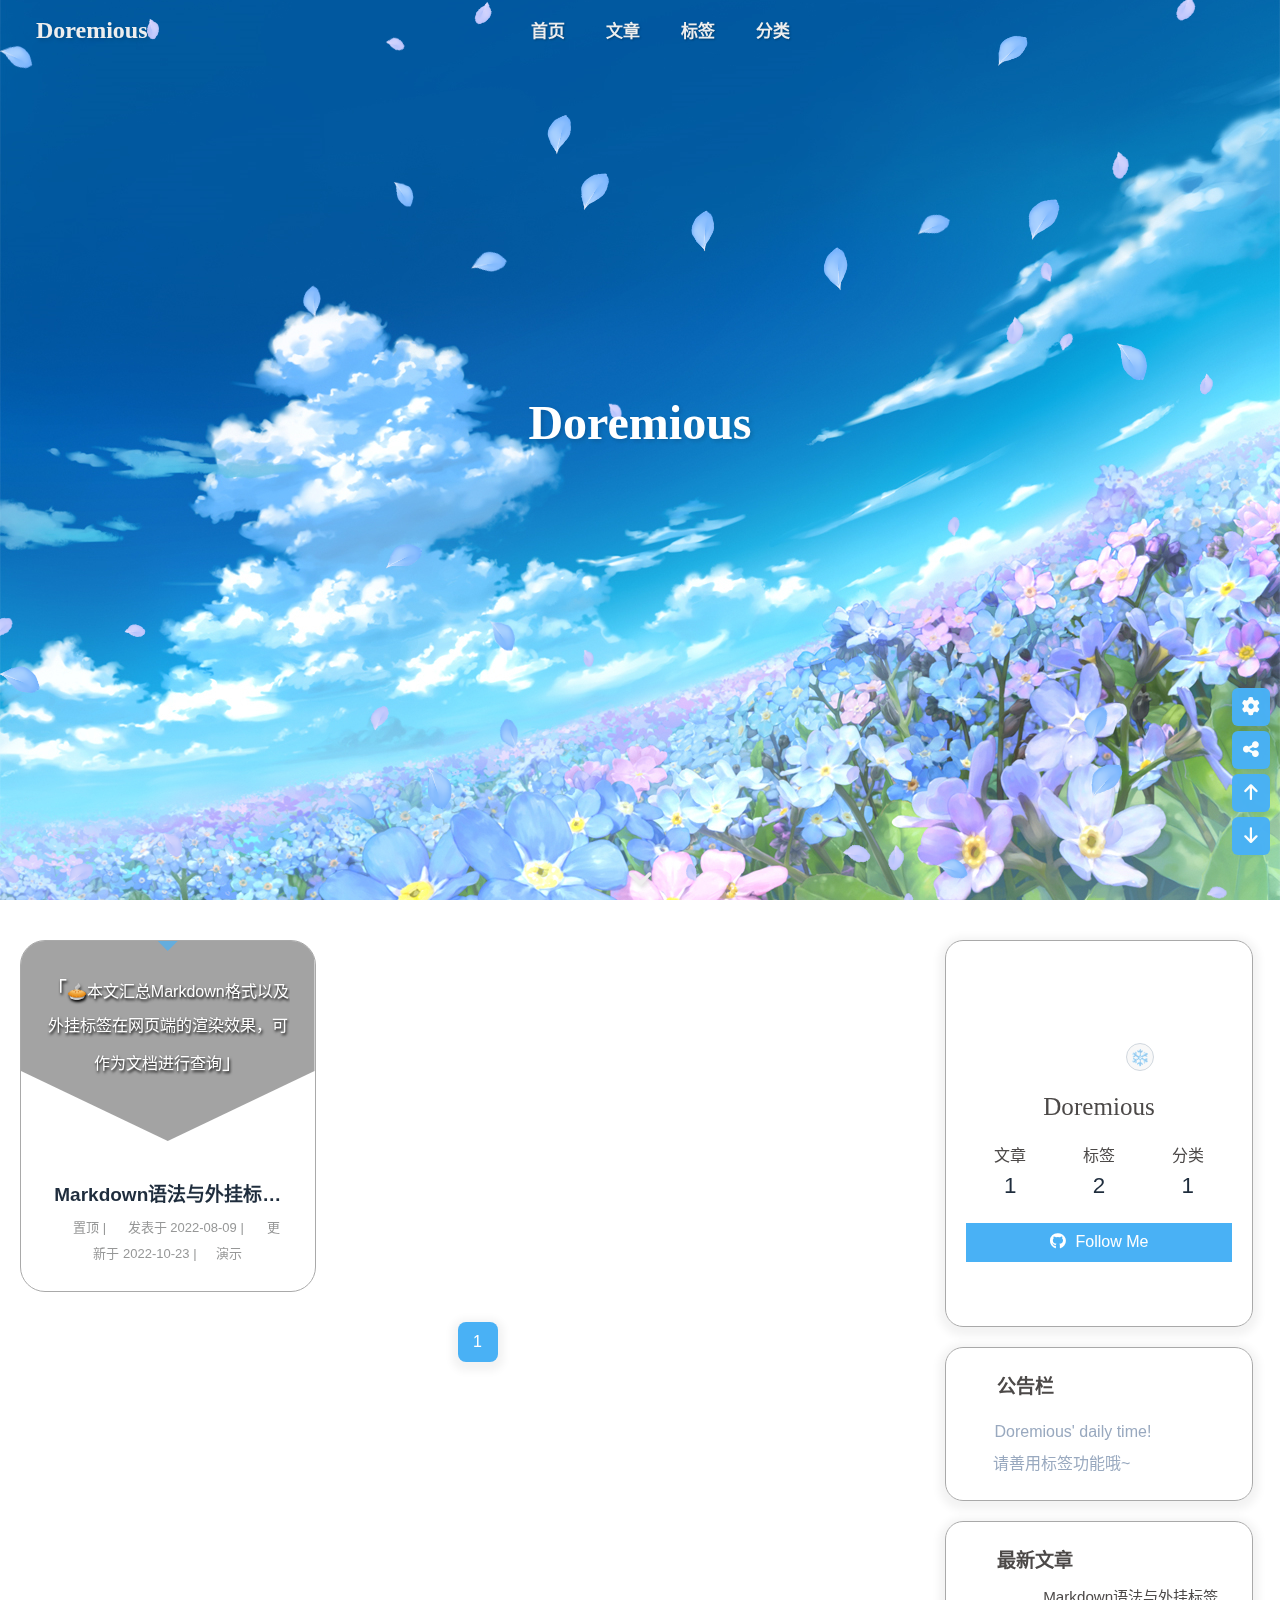
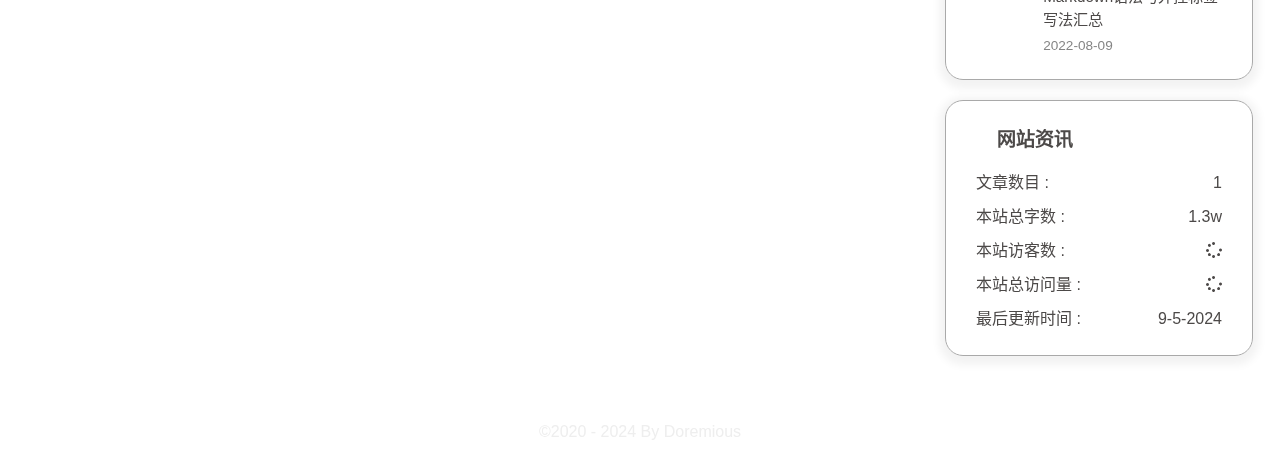
==== commit 77f6fa11: "Site updated: 2024-09-05 23:04:43" ====
--- a/index.html
+++ b/index.html
@@ -1,16 +1,16 @@
 <!DOCTYPE html><html lang="zh-CN" data-theme="light"><head><meta charset="UTF-8"><meta http-equiv="X-UA-Compatible" content="IE=edge"><meta name="viewport" content="width=device-width, initial-scale=1.0, maximum-scale=1.0, user-scalable=no"><title>Doremious</title><meta name="author" content="Doremious"><meta name="copyright" content="Doremious"><meta name="format-detection" content="telephone=no"><meta name="theme-color" content="ffffff"><meta property="og:type" content="website">
 <meta property="og:title" content="Doremious">
-<meta property="og:url" content="https://doremious.github.io/index.html">
+<meta property="og:url" content="https://doremy.cn/index.html">
 <meta property="og:site_name" content="Doremious">
 <meta property="og:locale" content="zh_CN">
 <meta property="og:image" content="https://raw.githubusercontent.com/Doremious/source/main/img/avatar.png">
 <meta property="article:author" content="Doremious">
 <meta name="twitter:card" content="summary">
-<meta name="twitter:image" content="https://raw.githubusercontent.com/Doremious/source/main/img/avatar.png"><link rel="shortcut icon" href="/assets/WA2.png"><link rel="canonical" href="https://doremious.github.io/"><link rel="preconnect" href="//cdn.jsdelivr.net"/><link rel="preconnect" href="//busuanzi.ibruce.info"/><link rel="stylesheet" href="/css/index.css"><link rel="stylesheet" href="https://lf6-cdn-tos.bytecdntp.com/cdn/expire-1-M/font-awesome/6.0.0/css/all.min.css" media="print" onload="this.media='all'"><link rel="stylesheet" href="https://cdn.staticfile.org/fancyapps-ui/4.0.31/fancybox.min.css" media="print" onload="this.media='all'"><script>const GLOBAL_CONFIG = { 
+<meta name="twitter:image" content="https://raw.githubusercontent.com/Doremious/source/main/img/avatar.png"><link rel="shortcut icon" href="/assets/WA2.png"><link rel="canonical" href="https://doremy.cn/"><link rel="preconnect" href="//cdn.jsdelivr.net"/><link rel="preconnect" href="//busuanzi.ibruce.info"/><link rel="stylesheet" href="/css/index.css"><link rel="stylesheet" href="https://lf6-cdn-tos.bytecdntp.com/cdn/expire-1-M/font-awesome/6.0.0/css/all.min.css" media="print" onload="this.media='all'"><link rel="stylesheet" href="https://cdn.staticfile.org/fancyapps-ui/4.0.31/fancybox.min.css" media="print" onload="this.media='all'"><script>const GLOBAL_CONFIG = { 
   root: '/',
   algolia: undefined,
   localSearch: {"path":"/search.xml","preload":false,"languages":{"hits_empty":"找不到您查询的内容：${query}"}},
-  translate: undefined,
+  translate: {"defaultEncoding":2,"translateDelay":0,"msgToTraditionalChinese":"繁","msgToSimplifiedChinese":"简"},
   noticeOutdate: undefined,
   highlight: {"plugin":"highlighjs","highlightCopy":true,"highlightLang":true,"highlightHeightLimit":500},
   copy: {
@@ -48,7 +48,7 @@
   isHome: true,
   isHighlightShrink: false,
   isToc: false,
-  postUpdate: '2024-04-25 20:35:04'
+  postUpdate: '2024-09-05 23:04:42'
 }</script><noscript><style type="text/css">
   #nav {
     opacity: 1
@@ -141,8 +141,8 @@
       }
     }
     detectApple()
-    })(window)</script><link rel="stylesheet" href="https://cdn1.tianli0.top/npm/element-ui@2.15.6/packages/theme-chalk/lib/index.css"><style id="themeColor"></style><style id="rightSide"></style><style id="transPercent"></style><style id="blurNum"></style><style id="settingStyle"></style><style id="defineBg"></style><style id="menu_shadow"></style><script src="https://npm.elemecdn.com/echarts@4.9.0/dist/echarts.min.js"></script><!-- hexo injector head_end start --><link rel="stylesheet" href="https://npm.elemecdn.com/hexo-butterfly-swiper/lib/swiper.min.css" media="print" onload="this.media='all'"><link rel="stylesheet" href="https://npm.elemecdn.com/hexo-butterfly-swiper/lib/swiperstyle.css" media="print" onload="this.media='all'"><link rel="stylesheet" href="https://npm.elemecdn.com/hexo-butterfly-tag-plugins-plus@latest/lib/assets/font-awesome-animation.min.css" media="defer" onload="this.media='all'"><link rel="stylesheet" href="https://npm.elemecdn.com/hexo-butterfly-tag-plugins-plus@latest/lib/tag_plugins.css" media="defer" onload="this.media='all'"><script src="https://npm.elemecdn.com/hexo-butterfly-tag-plugins-plus@latest/lib/assets/carousel-touch.js"></script><link rel="stylesheet" href="https://npm.elemecdn.com/hexo-butterfly-wowjs/lib/animate.min.css" media="print" onload="this.media='screen'"><link rel="stylesheet" href="https://npm.elemecdn.com/hexo-filter-gitcalendar/lib/gitcalendar.css" media="print" onload="this.media='all'"><!-- hexo injector head_end end --><meta name="generator" content="Hexo 6.3.0"><link rel="alternate" href="/atom.xml" title="Doremious" type="application/atom+xml">
-</head><body><div id="loading-box" onclick="document.getElementById(&quot;loading-box&quot;).classList.add(&quot;loaded&quot;)"><div class="loading-bg"><div class="loading-img"></div><div class="loading-image-dot"></div></div></div><div id="web_bg"></div><div id="sidebar"><div id="menu-mask"></div><div id="sidebar-menus"><div class="avatar-img is-center"><img src= "[data-uri]" data-lazy-src="https://raw.githubusercontent.com/Doremious/source/main/img/avatar.png" onerror="onerror=null;src='/assets/fr404.gif'" alt="avatar"/></div><div class="sidebar-site-data site-data is-center"><a href="/archives/"><div class="headline">文章</div><div class="length-num">1</div></a><a href="/tags/"><div class="headline">标签</div><div class="length-num">2</div></a><a href="/categories/"><div class="headline">分类</div><div class="length-num">1</div></a></div><hr/><div class="menus_items"><div class="menus_item"><a class="site-page faa-parent animated-hover" href="/"><svg class="menu_icon faa-tada" aria-hidden="true" style="width:1.30em;height:1.30em;vertical-align:-0.25em;fill:currentColor;overflow:hidden;"><use xlink:href="#icon-shouye"></use></svg><span class="menu_word" style="font-size:17px"> 首页</span></a></div><div class="menus_item"><a class="site-page faa-parent animated-hover" href="/archives/"><svg class="menu_icon faa-tada" aria-hidden="true" style="width:1.30em;height:1.30em;vertical-align:-0.25em;fill:currentColor;overflow:hidden;"><use xlink:href="#icon-Designsubscriptions"></use></svg><span class="menu_word" style="font-size:17px"> 文章</span></a></div><div class="menus_item"><a class="site-page faa-parent animated-hover" href="/tags/"><svg class="menu_icon faa-tada" aria-hidden="true" style="width:1.30em;height:1.30em;vertical-align:-0.25em;fill:currentColor;overflow:hidden;"><use xlink:href="#icon-biaoqianku"></use></svg><span class="menu_word" style="font-size:17px"> 标签</span></a></div><div class="menus_item"><a class="site-page faa-parent animated-hover" href="/categories/"><svg class="menu_icon faa-tada" aria-hidden="true" style="width:1.30em;height:1.30em;vertical-align:-0.25em;fill:currentColor;overflow:hidden;"><use xlink:href="#icon-fenlei1"></use></svg><span class="menu_word" style="font-size:17px"> 分类</span></a></div></div></div></div><div class="page home" id="body-wrap"><header class="full_page" id="page-header"><nav id="nav"><span id="blog_name"><a id="site-name" href="/">Doremious</a></span><div id="menus"><div class="menus_items"><div class="menus_item"><a class="site-page faa-parent animated-hover" href="/"><svg class="menu_icon faa-tada" aria-hidden="true" style="width:1.30em;height:1.30em;vertical-align:-0.25em;fill:currentColor;overflow:hidden;"><use xlink:href="#icon-shouye"></use></svg><span class="menu_word" style="font-size:17px"> 首页</span></a></div><div class="menus_item"><a class="site-page faa-parent animated-hover" href="/archives/"><svg class="menu_icon faa-tada" aria-hidden="true" style="width:1.30em;height:1.30em;vertical-align:-0.25em;fill:currentColor;overflow:hidden;"><use xlink:href="#icon-Designsubscriptions"></use></svg><span class="menu_word" style="font-size:17px"> 文章</span></a></div><div class="menus_item"><a class="site-page faa-parent animated-hover" href="/tags/"><svg class="menu_icon faa-tada" aria-hidden="true" style="width:1.30em;height:1.30em;vertical-align:-0.25em;fill:currentColor;overflow:hidden;"><use xlink:href="#icon-biaoqianku"></use></svg><span class="menu_word" style="font-size:17px"> 标签</span></a></div><div class="menus_item"><a class="site-page faa-parent animated-hover" href="/categories/"><svg class="menu_icon faa-tada" aria-hidden="true" style="width:1.30em;height:1.30em;vertical-align:-0.25em;fill:currentColor;overflow:hidden;"><use xlink:href="#icon-fenlei1"></use></svg><span class="menu_word" style="font-size:17px"> 分类</span></a></div></div><center id="name-container"><a id="page-name" href="javascript:scrollToTop()">PAGE_NAME</a></center><div id="nav-right"><div id="search-button"><a class="search faa-parent animated-hover" title="搜索"><svg class="faa-tada icon" style="height:24px;width:24px;fill:currentColor;position:relative;top:6px" aria-hidden="true"><use xlink:href="#icon-sousuo"></use></svg></a></div><a class="suibian faa-parent animated-hover" href="javascript:;" onclick="randomPost()" title="随便逛逛"><svg class="faa-tada icon" style="height:24px;width:24px;text-align:right;fill:currentColor;position:relative;margin:0 8px 0 15px;top:7px" aria-hidden="true"><use xlink:href="#icon-zhifeiji"></use></svg></a><a class="sun_moon faa-parent animated-hover" onclick="switchNightMode()" title="昼夜交替" id="nightmode-button"><svg class="faa-tada" style="height:24px;width:24px;fill:currentColor;position:relative;top:7px" viewBox="0 0 1024 1024"><use id="modeicon" xlink:href="#icon-xianxingriyue">       </use></svg></a><div id="toggle-menu"><a><i class="fas fa-bars fa-fw"></i></a></div></div></div></nav><div id="site-info"><h1 id="site-title">Doremious</h1><div id="site-subtitle"><span id="subtitle"></span></div><div id="site_social_icons"><a class="social-icon faa-parent animated-hover" href="https://space.bilibili.com/442213698" target="_blank" title="Bilibili"><svg class="social_icon faa-tada" aria-hidden="true" style="width:1.15em;height:1.15em;vertical-align:-0.15em;fill:currentColor;overflow:hidden;"><use xlink:href="#icon-bilibili-2"></use></svg></a><a class="social-icon faa-parent animated-hover" href="mailto:doremyous@gmail.com" target="_blank" title="Email"><svg class="social_icon faa-tada" aria-hidden="true" style="width:1.15em;height:1.15em;vertical-align:-0.15em;fill:currentColor;overflow:hidden;"><use xlink:href="#icon-email"></use></svg></a><a class="social-icon faa-parent animated-hover" href="https://twitter.com/Doremious" target="_blank" title="Twitter"><svg class="social_icon faa-tada" aria-hidden="true" style="width:1.15em;height:1.15em;vertical-align:-0.15em;fill:currentColor;overflow:hidden;"><use xlink:href="#icon-twitter"></use></svg></a></div></div><div id="scroll-down"><i class="fas fa-angle-down scroll-down-effects"></i></div></header><main class="layout" id="content-inner"><div class="recent-posts" id="recent-posts"><div class="recent-post-item"><div class="recent-post-content left"><div class="recent-post-cover"><img class="article-cover" src= "[data-uri]" data-lazy-src="https://source.fomal.cc/img/default_cover_14.webp" onerror="this.onerror=null;this.src='/assets/shiro.png'" alt="Markdown语法与外挂标签写法汇总"></div><div class="recent-post-info"><a class="article-title" href="/2022/08/09/2022-08-09-Markdown%E8%AF%AD%E6%B3%95%E4%B8%8E%E5%A4%96%E6%8C%82%E6%A0%87%E7%AD%BE%E5%86%99%E6%B3%95%E6%B1%87%E6%80%BB/" title="Markdown语法与外挂标签写法汇总"><div class="article-title-link">Markdown语法与外挂标签写法汇总</div></a><div class="recent-post-meta">               <div class="article-meta-wrap"><span class="article-meta"><svg class="meta_icon post-ui-icon" style="width:16px;height:16px;position:relative;top:3px"><use xlink:href="#icon-tuding"></use></svg><span class="sticky">置顶</span><span class="article-meta-separator"> | </span></span><span class="post-meta-date"><svg class="meta_icon post-ui-icon" style="width:16px;height:16px;position:relative;top:3px"><use xlink:href="#icon-rili"></use></svg><span class="article-meta-label">发表于 </span><time class="post-meta-date-created" datetime="2022-08-09T10:19:03.000Z" title="发表于 2022-08-09 18:19:03">2022-08-09</time><span class="article-meta-separator"> | </span><svg class="meta_icon post-ui-icon" style="width:18px;height:18px;position:relative;top:4px"><use xlink:href="#icon-zuzhiheguanlitubiao-">                   </use></svg><span class="article-meta-label">更新于 </span><time class="post-meta-date-updated" datetime="2022-10-23T14:00:00.000Z" title="更新于 2022-10-23 22:00:00">2022-10-23</time></span><span class="article-meta"><span class="article-meta-separator"> | </span><svg class="meta_icon post-ui-icon" style="width:14px;height:14px;position:relative;top:3px"><use xlink:href="#icon-fenlei1"></use></svg><a class="article-meta__categories" href="/categories/%E6%BC%94%E7%A4%BA/">演示</a></span></div></div></div><a class="article-content" href="/2022/08/09/2022-08-09-Markdown%E8%AF%AD%E6%B3%95%E4%B8%8E%E5%A4%96%E6%8C%82%E6%A0%87%E7%AD%BE%E5%86%99%E6%B3%95%E6%B1%87%E6%80%BB/" title="Markdown语法与外挂标签写法汇总"><div class="article-content-text">🥧本文汇总Markdown格式以及外挂标签在网页端的渲染效果，可作为文档进行查询</div></a><div class="recent-post-arrow"></div></div></div><nav id="pagination"><div class="pagination"><span class="page-number current">1</span></div></nav></div><div class="aside-content" id="aside-content"><div class="card-widget card-info"><div class="is-center"><div class="card-info-avatar"><div class="avatar-img"><img src= "[data-uri]" data-lazy-src="https://raw.githubusercontent.com/Doremious/source/main/img/avatar.png" onerror="this.onerror=null;this.src='/assets/fr404.gif'" alt="avatar"/></div><div class="author-status-box"><div class="author-status"><g-emoji class="g-emoji" alias="palm_tree" fallback-src="/img/WA2.png">❄️</g-emoji><span>Snowing</span></div></div></div><div class="author-info__name">Doremious</div><div class="author-info__description"></div></div><div class="card-info-data site-data is-center"><a href="/archives/"><div class="headline">文章</div><div class="length-num">1</div></a><a href="/tags/"><div class="headline">标签</div><div class="length-num">2</div></a><a href="/categories/"><div class="headline">分类</div><div class="length-num">1</div></a></div><a id="card-info-btn" target="_blank" rel="noopener" href="https://github.com/Doremious"><i class="fab fa-github"></i><span>Follow Me</span></a><div class="card-info-social-icons is-center"><a class="social-icon faa-parent animated-hover" href="https://space.bilibili.com/442213698" target="_blank" title="Bilibili"><svg class="social_icon faa-tada" aria-hidden="true" style="width:1.15em;height:1.15em;vertical-align:-0.15em;fill:currentColor;overflow:hidden;"><use xlink:href="#icon-bilibili-2"></use></svg></a><a class="social-icon faa-parent animated-hover" href="mailto:doremyous@gmail.com" target="_blank" title="Email"><svg class="social_icon faa-tada" aria-hidden="true" style="width:1.15em;height:1.15em;vertical-align:-0.15em;fill:currentColor;overflow:hidden;"><use xlink:href="#icon-email"></use></svg></a><a class="social-icon faa-parent animated-hover" href="https://twitter.com/Doremious" target="_blank" title="Twitter"><svg class="social_icon faa-tada" aria-hidden="true" style="width:1.15em;height:1.15em;vertical-align:-0.15em;fill:currentColor;overflow:hidden;"><use xlink:href="#icon-twitter"></use></svg></a></div></div><div class="card-widget card-announcement"><div class="item-headline"><a class="faa-parent animated-hover"><svg class="faa-tada icon" style="height:25px;width:25px;fill:currentColor;position:relative;top:4px" aria-hidden="true"><use xlink:href="#icon-xinwengonggao"></use></svg></a><span style="font-weight:bold">公告栏</span></div><div class="announcement_content"><a href="/"><svg class="icon faa-tada" style="height:24px;width:24px;position:relative;top:7px;" aria-hidden="true"><use xlink:href="#icon-xuehua"></use></svg> Doremious' daily time!</a><br><a href="/tags/"><svg class="icon faa-tada" style="height:18px;width:18px;position:relative;left:4px;top:3px;" aria-hidden="true"><use xlink:href="#icon-biaoqianku"></use></svg> &nbsp请善用标签功能哦~</a></div></div><div class="sticky_layout"><div class="card-widget card-recent-post"><div class="item-headline"><a class="faa-parent animated-hover"><svg class="faa-tada icon" style="height:25px;width:25px;fill:currentColor;position:relative;top:5px" aria-hidden="true"><use xlink:href="#icon-lishijilu"></use></svg></a><span>最新文章</span></div><div class="aside-list"><div class="aside-list-item"><a class="thumbnail" href="/2022/08/09/2022-08-09-Markdown%E8%AF%AD%E6%B3%95%E4%B8%8E%E5%A4%96%E6%8C%82%E6%A0%87%E7%AD%BE%E5%86%99%E6%B3%95%E6%B1%87%E6%80%BB/" title="Markdown语法与外挂标签写法汇总"><img src= "[data-uri]" data-lazy-src="https://source.fomal.cc/img/default_cover_14.webp" onerror="this.onerror=null;this.src='/assets/shiro.png'" alt="Markdown语法与外挂标签写法汇总"/></a><div class="content"><a class="title" href="/2022/08/09/2022-08-09-Markdown%E8%AF%AD%E6%B3%95%E4%B8%8E%E5%A4%96%E6%8C%82%E6%A0%87%E7%AD%BE%E5%86%99%E6%B3%95%E6%B1%87%E6%80%BB/" title="Markdown语法与外挂标签写法汇总">Markdown语法与外挂标签写法汇总</a><time datetime="2022-08-09T10:19:03.000Z" title="发表于 2022-08-09 18:19:03">2022-08-09</time></div></div></div></div><div class="card-widget card-webinfo"><div class="item-headline"><a class="faa-parent animated-hover"><svg class="faa-tada icon" style="height:25px;width:25px;fill:currentColor;position:relative;top:5px" aria-hidden="true"><use xlink:href="#icon-shujutongji"></use></svg></a><span style="font-weight:bold">网站资讯</span></div><div class="webinfo"><div class="webinfo-item"><div class="item-name">文章数目 :</div><div class="item-count">1</div></div><div class="webinfo-item"><div class="item-name">本站总字数 :</div><div class="item-count">1.3w</div></div><div class="webinfo-item"><div class="item-name">本站访客数 :</div><div class="item-count" id="busuanzi_value_site_uv"><i class="fa-solid fa-spinner fa-spin"></i></div></div><div class="webinfo-item"><div class="item-name">本站总访问量 :</div><div class="item-count" id="busuanzi_value_site_pv"><i class="fa-solid fa-spinner fa-spin"></i></div></div><div class="webinfo-item"><div class="item-name">最后更新时间 :</div><div class="item-count" id="last-push-date" data-lastPushDate="2024-04-25T12:35:03.980Z"><i class="fa-solid fa-spinner fa-spin"></i></div></div></div></div></div></div></main><footer id="footer" style="background-color: transparent;"><div id="footer-wrap"><div class="copyright">&copy;2020 - 2024 By Doremious</div></div></footer></div><div id="rightside"><div id="rightside-config-hide"><a class="icon-V hidden" onclick="switchNightMode()" title="昼夜交替"><i class="fa fa-adjust"></i></a><button id="hide-aside-btn" type="button" title="单栏和双栏切换"><i class="fas fa-arrows-alt-h"></i></button><button class="share" type="button" title="右键模式" onclick="changeMouseMode()"><i class="fas fa-mouse"></i></button></div><div id="rightside-config-show"><button id="rightside_config" type="button" title="设置"><i class="fas fa-cog right_side"></i></button><button class="share" type="button" title="分享链接" onclick="share()"><i class="fas fa-share-nodes"></i></button><button id="go-up" type="button" title="回到顶部"><i class="fas fa-arrow-up"></i><span id="percent">0<span>%</span></span></button><button id="go-down" type="button" title="直达底部" onclick="btf.scrollToDest(document.body.scrollHeight, 500)"><i class="fas fa-arrow-down"></i></button></div></div><div id="local-search"><div class="search-dialog"><nav class="search-nav"><span class="search-dialog-title">搜索</span><span id="loading-status"></span><button class="search-close-button"><i class="fas fa-times"></i></button></nav><div class="is-center" id="loading-database"><i class="fas fa-spinner fa-pulse"></i><span>  数据库加载中</span></div><div class="search-wrap"><div id="local-search-input"><div class="local-search-box"><input class="local-search-box--input" placeholder="搜索文章" type="text"/></div></div><hr/><div id="local-search-results"></div></div></div><div id="search-mask"></div></div><div class="js-pjax" id="rightMenu"><div class="rightMenu-group rightMenu-small"><a class="rightMenu-item" href="javascript:window.history.back();"><i class="fa fa-arrow-left"></i></a><a class="rightMenu-item" href="javascript:window.history.forward();"><i class="fa fa-arrow-right"></i></a><a class="rightMenu-item" href="javascript:window.location.reload();"><i class="fa fa-refresh"></i></a><a class="rightMenu-item" href="javascript:rmf.scrollToTop();"><i class="fa fa-arrow-up"></i></a></div><div class="rightMenu-group rightMenu-line hide" id="menu-text"><a class="rightMenu-item" href="javascript:rmf.copySelect();"><i class="fa fa-copy"></i><span>复制</span></a><a class="rightMenu-item" href="javascript:window.open(&quot;https://www.baidu.com/s?wd=&quot;+window.getSelection().toString());window.location.reload();"><i class="fa fa-search"></i><span>百度搜索</span></a></div><div class="rightMenu-group rightMenu-line hide" id="menu-too"><a class="rightMenu-item" href="javascript:window.open(window.getSelection().toString());window.location.reload();"><i class="fa fa-link"></i><span>转到链接</span></a></div><div class="rightMenu-group rightMenu-line hide" id="menu-paste"><a class="rightMenu-item" href="javascript:rmf.paste()"><i class="fa fa-copy"></i><span>粘贴</span></a></div><div class="rightMenu-group rightMenu-line hide" id="menu-post"><a class="rightMenu-item" href="javascript:rmf.copyWordsLink()"><i class="fa fa-link"></i><span>复制本文地址</span></a></div><div class="rightMenu-group rightMenu-line hide" id="menu-to"><a class="rightMenu-item" href="javascript:rmf.openWithNewTab()"><i class="fa fa-window-restore"></i><span>新窗口打开</span></a><a class="rightMenu-item" id="menu-too" href="javascript:rmf.open()"><i class="fa fa-link"></i><span>转到链接</span></a><a class="rightMenu-item" href="javascript:rmf.copyLink()"><i class="fa fa-copy"></i><span>复制链接</span></a></div><div class="rightMenu-group rightMenu-line hide" id="menu-img"><a class="rightMenu-item" href="javascript:rmf.saveAs()"><i class="fa fa-download"></i><span>保存图片</span></a><a class="rightMenu-item" href="javascript:rmf.openWithNewTab()"><i class="fa fa-window-restore"></i><span>在新窗口打开</span></a><a class="rightMenu-item" href="javascript:rmf.copyLink()"><i class="fa fa-copy"></i><span>复制图片链接</span></a></div><div class="rightMenu-group rightMenu-line"><a class="rightMenu-item" href="/"><i class="fa fa-home"></i><span>返回首页</span></a><a class="rightMenu-item" href="javascript:switchNightMode();"><i class="fa fa-adjust"></i><span>昼夜交替</span></a><a class="rightMenu-item" href="javascript:randomPost()"><i class="fa fa-paper-plane"></i><span>随便逛逛</span></a><a class="rightMenu-item" href="javascript:rmf.switchReadMode();"><i class="fa fa-book"></i><span>阅读模式</span></a><a class="rightMenu-item" href="javascript:rmf.fullScreen();"><i class="fas fa-expand"></i><span>切换全屏</span></a><a class="rightMenu-item" href="javascript:window.print();"><i class="fa-solid fa-print"></i><span>打印页面</span></a></div></div><div><script src="/js/utils.js"></script><script src="/js/main.js"></script><script src="https://cdn.staticfile.org/fancyapps-ui/4.0.31/fancybox.umd.min.js"></script><script src="https://lf3-cdn-tos.bytecdntp.com/cdn/expire-1-M/instant.page/5.1.0/instantpage.min.js" type="module"></script><script src="https://lf3-cdn-tos.bytecdntp.com/cdn/expire-1-M/vanilla-lazyload/17.3.1/lazyload.iife.min.js"></script><script src="/js/search/local-search.js"></script><script async="async">var preloader = {
+    })(window)</script><link rel="stylesheet" href="https://cdn1.tianli0.top/npm/element-ui@2.15.6/packages/theme-chalk/lib/index.css"><style id="themeColor"></style><style id="rightSide"></style><style id="transPercent"></style><style id="blurNum"></style><style id="settingStyle"></style><style id="defineBg"></style><style id="menu_shadow"></style><script src="https://npm.elemecdn.com/echarts@4.9.0/dist/echarts.min.js"></script><!-- hexo injector head_end start --><link rel="stylesheet" href="https://npm.elemecdn.com/hexo-butterfly-swiper/lib/swiper.min.css" media="print" onload="this.media='all'"><link rel="stylesheet" href="https://npm.elemecdn.com/hexo-butterfly-swiper/lib/swiperstyle.css" media="print" onload="this.media='all'"><link rel="stylesheet" href="https://npm.elemecdn.com/hexo-butterfly-wowjs/lib/animate.min.css" media="print" onload="this.media='screen'"><link rel="stylesheet" href="https://npm.elemecdn.com/hexo-butterfly-tag-plugins-plus@latest/lib/assets/font-awesome-animation.min.css" media="defer" onload="this.media='all'"><link rel="stylesheet" href="https://npm.elemecdn.com/hexo-butterfly-tag-plugins-plus@latest/lib/tag_plugins.css" media="defer" onload="this.media='all'"><script src="https://npm.elemecdn.com/hexo-butterfly-tag-plugins-plus@latest/lib/assets/carousel-touch.js"></script><!-- hexo injector head_end end --><meta name="generator" content="Hexo 6.3.0"><link rel="alternate" href="/atom.xml" title="Doremious" type="application/atom+xml">
+</head><body><div id="loading-box" onclick="document.getElementById(&quot;loading-box&quot;).classList.add(&quot;loaded&quot;)"><div class="loading-bg"><div class="loading-img"></div><div class="loading-image-dot"></div></div></div><div id="web_bg"></div><div id="sidebar"><div id="menu-mask"></div><div id="sidebar-menus"><div class="avatar-img is-center"><img src= "[data-uri]" data-lazy-src="https://raw.githubusercontent.com/Doremious/source/main/img/avatar.png" onerror="onerror=null;src='/assets/fr.gif'" alt="avatar"/></div><div class="sidebar-site-data site-data is-center"><a href="/archives/"><div class="headline">文章</div><div class="length-num">1</div></a><a href="/tags/"><div class="headline">标签</div><div class="length-num">2</div></a><a href="/categories/"><div class="headline">分类</div><div class="length-num">1</div></a></div><hr/><div class="menus_items"><div class="menus_item"><a class="site-page faa-parent animated-hover" href="/"><svg class="menu_icon faa-tada" aria-hidden="true" style="width:1.30em;height:1.30em;vertical-align:-0.25em;fill:currentColor;overflow:hidden;"><use xlink:href="#icon-shouye"></use></svg><span class="menu_word" style="font-size:17px"> 首页</span></a></div><div class="menus_item"><a class="site-page faa-parent animated-hover" href="/archives/"><svg class="menu_icon faa-tada" aria-hidden="true" style="width:1.30em;height:1.30em;vertical-align:-0.25em;fill:currentColor;overflow:hidden;"><use xlink:href="#icon-Designsubscriptions"></use></svg><span class="menu_word" style="font-size:17px"> 文章</span></a></div><div class="menus_item"><a class="site-page faa-parent animated-hover" href="/tags/"><svg class="menu_icon faa-tada" aria-hidden="true" style="width:1.30em;height:1.30em;vertical-align:-0.25em;fill:currentColor;overflow:hidden;"><use xlink:href="#icon-biaoqianku"></use></svg><span class="menu_word" style="font-size:17px"> 标签</span></a></div><div class="menus_item"><a class="site-page faa-parent animated-hover" href="/categories/"><svg class="menu_icon faa-tada" aria-hidden="true" style="width:1.30em;height:1.30em;vertical-align:-0.25em;fill:currentColor;overflow:hidden;"><use xlink:href="#icon-fenlei1"></use></svg><span class="menu_word" style="font-size:17px"> 分类</span></a></div></div></div></div><div class="page home" id="body-wrap"><header class="full_page" id="page-header"><nav id="nav"><span id="blog_name"><a id="site-name" href="/">Doremious</a></span><div id="menus"><div class="menus_items"><div class="menus_item"><a class="site-page faa-parent animated-hover" href="/"><svg class="menu_icon faa-tada" aria-hidden="true" style="width:1.30em;height:1.30em;vertical-align:-0.25em;fill:currentColor;overflow:hidden;"><use xlink:href="#icon-shouye"></use></svg><span class="menu_word" style="font-size:17px"> 首页</span></a></div><div class="menus_item"><a class="site-page faa-parent animated-hover" href="/archives/"><svg class="menu_icon faa-tada" aria-hidden="true" style="width:1.30em;height:1.30em;vertical-align:-0.25em;fill:currentColor;overflow:hidden;"><use xlink:href="#icon-Designsubscriptions"></use></svg><span class="menu_word" style="font-size:17px"> 文章</span></a></div><div class="menus_item"><a class="site-page faa-parent animated-hover" href="/tags/"><svg class="menu_icon faa-tada" aria-hidden="true" style="width:1.30em;height:1.30em;vertical-align:-0.25em;fill:currentColor;overflow:hidden;"><use xlink:href="#icon-biaoqianku"></use></svg><span class="menu_word" style="font-size:17px"> 标签</span></a></div><div class="menus_item"><a class="site-page faa-parent animated-hover" href="/categories/"><svg class="menu_icon faa-tada" aria-hidden="true" style="width:1.30em;height:1.30em;vertical-align:-0.25em;fill:currentColor;overflow:hidden;"><use xlink:href="#icon-fenlei1"></use></svg><span class="menu_word" style="font-size:17px"> 分类</span></a></div></div><center id="name-container"><a id="page-name" href="javascript:scrollToTop()">PAGE_NAME</a></center><div id="nav-right"><div id="search-button"><a class="search faa-parent animated-hover" title="搜索"><svg class="faa-tada icon" style="height:24px;width:24px;fill:currentColor;position:relative;top:6px" aria-hidden="true"><use xlink:href="#icon-sousuo"></use></svg></a></div><a class="suibian faa-parent animated-hover" href="javascript:;" onclick="randomPost()" title="随便逛逛"><svg class="faa-tada icon" style="height:24px;width:24px;text-align:right;fill:currentColor;position:relative;margin:0 8px 0 15px;top:7px" aria-hidden="true"><use xlink:href="#icon-zhifeiji"></use></svg></a><a class="sun_moon faa-parent animated-hover" onclick="switchNightMode()" title="昼夜交替" id="nightmode-button"><svg class="faa-tada" style="height:24px;width:24px;fill:currentColor;position:relative;top:7px" viewBox="0 0 1024 1024"><use id="modeicon" xlink:href="#icon-xianxingriyue">       </use></svg></a><div id="toggle-menu"><a><i class="fas fa-bars fa-fw"></i></a></div></div></div></nav><div id="site-info"><h1 id="site-title">Doremious</h1><div id="site-subtitle"><span id="subtitle"></span></div><div id="site_social_icons"><a class="social-icon faa-parent animated-hover" href="https://space.bilibili.com/442213698" target="_blank" title="Bilibili"><svg class="social_icon faa-tada" aria-hidden="true" style="width:1.15em;height:1.15em;vertical-align:-0.15em;fill:currentColor;overflow:hidden;"><use xlink:href="#icon-bilibili-2"></use></svg></a><a class="social-icon faa-parent animated-hover" href="mailto:doremyous@gmail.com" target="_blank" title="Email"><svg class="social_icon faa-tada" aria-hidden="true" style="width:1.15em;height:1.15em;vertical-align:-0.15em;fill:currentColor;overflow:hidden;"><use xlink:href="#icon-email"></use></svg></a><a class="social-icon faa-parent animated-hover" href="https://twitter.com/Doremious" target="_blank" title="Twitter"><svg class="social_icon faa-tada" aria-hidden="true" style="width:1.15em;height:1.15em;vertical-align:-0.15em;fill:currentColor;overflow:hidden;"><use xlink:href="#icon-twitter"></use></svg></a></div></div><div id="scroll-down"><i class="fas fa-angle-down scroll-down-effects"></i></div></header><main class="layout" id="content-inner"><div class="recent-posts" id="recent-posts"><div class="recent-post-item"><div class="recent-post-content left"><div class="recent-post-cover"><img class="article-cover" src= "[data-uri]" data-lazy-src="/assets/default_cover.png" onerror="this.onerror=null;this.src='/assets/chii.png'" alt="Markdown语法与外挂标签写法汇总"></div><div class="recent-post-info"><a class="article-title" href="/2022/08/09/2022-08-09-Markdown%E8%AF%AD%E6%B3%95%E4%B8%8E%E5%A4%96%E6%8C%82%E6%A0%87%E7%AD%BE%E5%86%99%E6%B3%95%E6%B1%87%E6%80%BB/" title="Markdown语法与外挂标签写法汇总"><div class="article-title-link">Markdown语法与外挂标签写法汇总</div></a><div class="recent-post-meta">               <div class="article-meta-wrap"><span class="article-meta"><svg class="meta_icon post-ui-icon" style="width:16px;height:16px;position:relative;top:3px"><use xlink:href="#icon-tuding"></use></svg><span class="sticky">置顶</span><span class="article-meta-separator"> | </span></span><span class="post-meta-date"><svg class="meta_icon post-ui-icon" style="width:16px;height:16px;position:relative;top:3px"><use xlink:href="#icon-rili"></use></svg><span class="article-meta-label">发表于 </span><time class="post-meta-date-created" datetime="2022-08-09T10:19:03.000Z" title="发表于 2022-08-09 18:19:03">2022-08-09</time><span class="article-meta-separator"> | </span><svg class="meta_icon post-ui-icon" style="width:18px;height:18px;position:relative;top:4px"><use xlink:href="#icon-zuzhiheguanlitubiao-">                   </use></svg><span class="article-meta-label">更新于 </span><time class="post-meta-date-updated" datetime="2022-10-23T14:00:00.000Z" title="更新于 2022-10-23 22:00:00">2022-10-23</time></span><span class="article-meta"><span class="article-meta-separator"> | </span><svg class="meta_icon post-ui-icon" style="width:14px;height:14px;position:relative;top:3px"><use xlink:href="#icon-fenlei1"></use></svg><a class="article-meta__categories" href="/categories/%E6%BC%94%E7%A4%BA/">演示</a></span></div></div></div><a class="article-content" href="/2022/08/09/2022-08-09-Markdown%E8%AF%AD%E6%B3%95%E4%B8%8E%E5%A4%96%E6%8C%82%E6%A0%87%E7%AD%BE%E5%86%99%E6%B3%95%E6%B1%87%E6%80%BB/" title="Markdown语法与外挂标签写法汇总"><div class="article-content-text">🥧本文汇总Markdown格式以及外挂标签在网页端的渲染效果，可作为文档进行查询</div></a><div class="recent-post-arrow"></div></div></div><nav id="pagination"><div class="pagination"><span class="page-number current">1</span></div></nav></div><div class="aside-content" id="aside-content"><div class="card-widget card-info"><div class="is-center"><div class="card-info-avatar"><div class="avatar-img"><img src= "[data-uri]" data-lazy-src="https://raw.githubusercontent.com/Doremious/source/main/img/avatar.png" onerror="this.onerror=null;this.src='/assets/fr.gif'" alt="avatar"/></div><div class="author-status-box"><div class="author-status"><g-emoji class="g-emoji" alias="palm_tree" fallback-src="/img/WA2.png">❄️</g-emoji><span>Snowing</span></div></div></div><div class="author-info__name">Doremious</div><div class="author-info__description"></div></div><div class="card-info-data site-data is-center"><a href="/archives/"><div class="headline">文章</div><div class="length-num">1</div></a><a href="/tags/"><div class="headline">标签</div><div class="length-num">2</div></a><a href="/categories/"><div class="headline">分类</div><div class="length-num">1</div></a></div><a id="card-info-btn" target="_blank" rel="noopener" href="https://github.com/Doremious"><i class="fab fa-github"></i><span>Follow Me</span></a><div class="card-info-social-icons is-center"><a class="social-icon faa-parent animated-hover" href="https://space.bilibili.com/442213698" target="_blank" title="Bilibili"><svg class="social_icon faa-tada" aria-hidden="true" style="width:1.15em;height:1.15em;vertical-align:-0.15em;fill:currentColor;overflow:hidden;"><use xlink:href="#icon-bilibili-2"></use></svg></a><a class="social-icon faa-parent animated-hover" href="mailto:doremyous@gmail.com" target="_blank" title="Email"><svg class="social_icon faa-tada" aria-hidden="true" style="width:1.15em;height:1.15em;vertical-align:-0.15em;fill:currentColor;overflow:hidden;"><use xlink:href="#icon-email"></use></svg></a><a class="social-icon faa-parent animated-hover" href="https://twitter.com/Doremious" target="_blank" title="Twitter"><svg class="social_icon faa-tada" aria-hidden="true" style="width:1.15em;height:1.15em;vertical-align:-0.15em;fill:currentColor;overflow:hidden;"><use xlink:href="#icon-twitter"></use></svg></a></div></div><div class="card-widget card-announcement"><div class="item-headline"><a class="faa-parent animated-hover"><svg class="faa-tada icon" style="height:25px;width:25px;fill:currentColor;position:relative;top:4px" aria-hidden="true"><use xlink:href="#icon-xinwengonggao"></use></svg></a><span style="font-weight:bold">公告栏</span></div><div class="announcement_content"><a href="/"><svg class="icon faa-tada" style="height:24px;width:24px;position:relative;top:7px;" aria-hidden="true"><use xlink:href="#icon-xuehua"></use></svg> Doremious' daily time!</a><br><a href="/tags/"><svg class="icon faa-tada" style="height:18px;width:18px;position:relative;left:4px;top:3px;" aria-hidden="true"><use xlink:href="#icon-biaoqianku"></use></svg> &nbsp请善用标签功能哦~</a></div></div><div class="sticky_layout"><div class="card-widget card-recent-post"><div class="item-headline"><a class="faa-parent animated-hover"><svg class="faa-tada icon" style="height:25px;width:25px;fill:currentColor;position:relative;top:5px" aria-hidden="true"><use xlink:href="#icon-lishijilu"></use></svg></a><span>最新文章</span></div><div class="aside-list"><div class="aside-list-item"><a class="thumbnail" href="/2022/08/09/2022-08-09-Markdown%E8%AF%AD%E6%B3%95%E4%B8%8E%E5%A4%96%E6%8C%82%E6%A0%87%E7%AD%BE%E5%86%99%E6%B3%95%E6%B1%87%E6%80%BB/" title="Markdown语法与外挂标签写法汇总"><img src= "[data-uri]" data-lazy-src="/assets/default_cover.png" onerror="this.onerror=null;this.src='/assets/chii.png'" alt="Markdown语法与外挂标签写法汇总"/></a><div class="content"><a class="title" href="/2022/08/09/2022-08-09-Markdown%E8%AF%AD%E6%B3%95%E4%B8%8E%E5%A4%96%E6%8C%82%E6%A0%87%E7%AD%BE%E5%86%99%E6%B3%95%E6%B1%87%E6%80%BB/" title="Markdown语法与外挂标签写法汇总">Markdown语法与外挂标签写法汇总</a><time datetime="2022-08-09T10:19:03.000Z" title="发表于 2022-08-09 18:19:03">2022-08-09</time></div></div></div></div><div class="card-widget card-webinfo"><div class="item-headline"><a class="faa-parent animated-hover"><svg class="faa-tada icon" style="height:25px;width:25px;fill:currentColor;position:relative;top:5px" aria-hidden="true"><use xlink:href="#icon-shujutongji"></use></svg></a><span style="font-weight:bold">网站资讯</span></div><div class="webinfo"><div class="webinfo-item"><div class="item-name">文章数目 :</div><div class="item-count">1</div></div><div class="webinfo-item"><div class="item-name">本站总字数 :</div><div class="item-count">1.3w</div></div><div class="webinfo-item"><div class="item-name">本站访客数 :</div><div class="item-count" id="busuanzi_value_site_uv"><i class="fa-solid fa-spinner fa-spin"></i></div></div><div class="webinfo-item"><div class="item-name">本站总访问量 :</div><div class="item-count" id="busuanzi_value_site_pv"><i class="fa-solid fa-spinner fa-spin"></i></div></div><div class="webinfo-item"><div class="item-name">最后更新时间 :</div><div class="item-count" id="last-push-date" data-lastPushDate="2024-09-05T15:04:42.149Z"><i class="fa-solid fa-spinner fa-spin"></i></div></div></div></div></div></div></main><footer id="footer" style="background-color: transparent;"><div id="footer-wrap"><div class="copyright">&copy;2020 - 2024 By Doremious</div></div></footer></div><div id="rightside"><div id="rightside-config-hide"><button id="translateLink" type="button" title="简繁转换">繁</button><a class="icon-V hidden" onclick="switchNightMode()" title="昼夜交替"><i class="fa fa-adjust"></i></a><button id="hide-aside-btn" type="button" title="单栏和双栏切换"><i class="fas fa-arrows-alt-h"></i></button><button class="share" type="button" title="切换右键模式" onclick="changeMouseMode()"><i class="fas fa-mouse"></i></button></div><div id="rightside-config-show"><button id="rightside_config" type="button" title="设置"><i class="fas fa-cog right_side"></i></button><button class="share" type="button" title="分享链接" onclick="share()"><i class="fas fa-share-nodes"></i></button><button id="go-up" type="button" title="回到顶部"><i class="fas fa-arrow-up"></i><span id="percent">0<span>%</span></span></button><button id="go-down" type="button" title="直达底部" onclick="btf.scrollToDest(document.body.scrollHeight, 500)"><i class="fas fa-arrow-down"></i></button></div></div><div id="local-search"><div class="search-dialog"><nav class="search-nav"><span class="search-dialog-title">搜索</span><span id="loading-status"></span><button class="search-close-button"><i class="fas fa-times"></i></button></nav><div class="is-center" id="loading-database"><i class="fas fa-spinner fa-pulse"></i><span>  数据库加载中</span></div><div class="search-wrap"><div id="local-search-input"><div class="local-search-box"><input class="local-search-box--input" placeholder="搜索文章" type="text"/></div></div><hr/><div id="local-search-results"></div></div></div><div id="search-mask"></div></div><div class="js-pjax" id="rightMenu"><div class="rightMenu-group rightMenu-small"><a class="rightMenu-item" href="javascript:window.history.back();"><i class="fa fa-arrow-left"></i></a><a class="rightMenu-item" href="javascript:window.history.forward();"><i class="fa fa-arrow-right"></i></a><a class="rightMenu-item" href="javascript:window.location.reload();"><i class="fa fa-refresh"></i></a><a class="rightMenu-item" href="javascript:rmf.scrollToTop();"><i class="fa fa-arrow-up"></i></a></div><div class="rightMenu-group rightMenu-line hide" id="menu-text"><a class="rightMenu-item" href="javascript:rmf.copySelect();"><i class="fa fa-copy"></i><span>复制</span></a><a class="rightMenu-item" href="javascript:window.open(&quot;https://www.baidu.com/s?wd=&quot;+window.getSelection().toString());window.location.reload();"><i class="fa fa-search"></i><span>百度搜索</span></a></div><div class="rightMenu-group rightMenu-line hide" id="menu-too"><a class="rightMenu-item" href="javascript:window.open(window.getSelection().toString());window.location.reload();"><i class="fa fa-link"></i><span>转到链接</span></a></div><div class="rightMenu-group rightMenu-line hide" id="menu-paste"><a class="rightMenu-item" href="javascript:rmf.paste()"><i class="fa fa-copy"></i><span>粘贴</span></a></div><div class="rightMenu-group rightMenu-line hide" id="menu-post"><a class="rightMenu-item" href="javascript:rmf.copyWordsLink()"><i class="fa fa-link"></i><span>复制本文地址</span></a></div><div class="rightMenu-group rightMenu-line hide" id="menu-to"><a class="rightMenu-item" href="javascript:rmf.openWithNewTab()"><i class="fa fa-window-restore"></i><span>新窗口打开</span></a><a class="rightMenu-item" href="javascript:rmf.copyLink()"><i class="fa fa-copy"></i><span>复制链接</span></a></div><div class="rightMenu-group rightMenu-line hide" id="menu-img"><a class="rightMenu-item" href="javascript:rmf.saveAs()"><i class="fa fa-download"></i><span>保存图片</span></a><a class="rightMenu-item" href="javascript:rmf.openWithNewTab()"><i class="fa fa-window-restore"></i><span>在新窗口打开</span></a><a class="rightMenu-item" href="javascript:rmf.copyLink()"><i class="fa fa-copy"></i><span>复制图片链接</span></a></div><div class="rightMenu-group rightMenu-line"><a class="rightMenu-item" href="/"><i class="fa fa-home"></i><span>返回首页</span></a><a class="rightMenu-item" href="javascript:switchNightMode();"><i class="fa fa-adjust"></i><span>昼夜交替</span></a><a class="rightMenu-item" href="javascript:rmf.translate();"><div id="translateRightmenu">繁</div><span>简繁转换</span></a><a class="rightMenu-item" href="javascript:randomPost()"><i class="fa fa-paper-plane"></i><span>随便逛逛</span></a><a class="rightMenu-item" href="javascript:rmf.fullScreen();"><i class="fas fa-expand"></i><span>切换全屏</span></a><a class="rightMenu-item" href="javascript:window.print();"><i class="fa-solid fa-print"></i><span>打印页面</span></a></div></div><div><script src="/js/utils.js"></script><script src="/js/main.js"></script><script src="/js/tw_cn.js"></script><script src="https://cdn.staticfile.org/fancyapps-ui/4.0.31/fancybox.umd.min.js"></script><script src="https://lf3-cdn-tos.bytecdntp.com/cdn/expire-1-M/instant.page/5.1.0/instantpage.min.js" type="module"></script><script src="https://lf3-cdn-tos.bytecdntp.com/cdn/expire-1-M/vanilla-lazyload/17.3.1/lazyload.iife.min.js"></script><script src="/js/search/local-search.js"></script><script async="async">var preloader = {
   endLoading: () => {
     document.body.style.overflow = 'auto';
     document.getElementById('loading-box').classList.add("loaded")
@@ -249,14 +249,14 @@
   }
 })</script><script async data-pjax src="//busuanzi.ibruce.info/busuanzi/2.3/busuanzi.pure.mini.js"></script></div><!-- hexo injector body_end start --> <script data-pjax>if(document.getElementById('recent-posts') && (location.pathname ==='/'|| '/' ==='all')){
     var parent = document.getElementById('recent-posts');
-    var child = '<div class="recent-post-item" style="width:100%;height: auto"><div id="catalog_magnet"><a class="magnet_link_more"  href="https://doremious.github.io/tags/" style="flex:1;text-align: center;margin-bottom: 10px;">查看更多...</a></div></div>';
+    var child = '<div class="recent-post-item" style="width:100%;height: auto"><div id="catalog_magnet"><a class="magnet_link_more"  href="https://doremy.cn/tags/" style="flex:1;text-align: center;margin-bottom: 10px;">查看更多...</a></div></div>';
     console.log('已挂载magnet')
     parent.insertAdjacentHTML("afterbegin",child)}
-     </script><style>#catalog_magnet{flex-wrap: wrap;display: flex;width:100%;justify-content:space-between;padding: 10px 10px 0 10px;align-content: flex-start;}.magnet_item{flex-basis: calc(33.333333333333336% - 5px);background: #e9e9e9;margin-bottom: 10px;border-radius: 8px;transition: all 0.2s ease-in-out;}.magnet_item:hover{background: var(--text-bg-hover)}.magnet_link_more{color:#555}.magnet_link{color:black}.magnet_link:hover{color:white}@media screen and (max-width: 600px) {.magnet_item {flex-basis: 100%;}}.magnet_link_context{display:flex;padding: 10px;font-size:16px;transition: all 0.2s ease-in-out;}.magnet_link_context:hover{padding: 10px 20px;}</style>
+     </script><style>#catalog_magnet{flex-wrap: wrap;display: flex;width:100%;justify-content:space-between;padding: 10px 10px 0 10px;align-content: flex-start;}.magnet_item{flex-basis: calc(50% - 5px);background: #e9e9e9;margin-bottom: 10px;border-radius: 8px;transition: all 0.2s ease-in-out;}.magnet_item:hover{background: var(--text-bg-hover)}.magnet_link_more{color:#555}.magnet_link{color:black}.magnet_link:hover{color:black}@media screen and (max-width: 600px) {.magnet_item {flex-basis: 100%;}}.magnet_link_context{display:flex;padding: 10px;font-size:16px;transition: all 0.2s ease-in-out;}.magnet_link_context:hover{padding: 10px 20px;}</style>
     <style></style><script data-pjax>
   function butterfly_swiper_injector_config(){
     var parent_div_git = document.getElementById('recent-posts');
-    var item_html = '<div class="recent-post-item" style="height: auto;width: 100%"><div class="blog-slider swiper-container-fade swiper-container-horizontal" id="swiper_container"><div class="blog-slider__wrp swiper-wrapper" style="transition-duration: 0ms;"><div class="blog-slider__item swiper-slide" style="width: 750px; opacity: 1; transform: translate3d(0px, 0px, 0px); transition-duration: 0ms;"><a class="blog-slider__img" onclick="pjax.loadUrl(&quot;2022/08/09/2022-08-09-Markdown语法与外挂标签写法汇总/&quot;);" href="javascript:void(0);" alt=""><img width="48" height="48" src= "[data-uri]" data-lazy-src="https://source.fomal.cc/img/default_cover_14.webp" alt="" onerror="this.src=https://unpkg.zhimg.com/akilar-candyassets/image/loading.gif; this.onerror = null;"/></a><div class="blog-slider__content"><span class="blog-slider__code">2022-08-09</span><a class="blog-slider__title" onclick="pjax.loadUrl(&quot;2022/08/09/2022-08-09-Markdown语法与外挂标签写法汇总/&quot;);" href="javascript:void(0);" alt="">Markdown语法与外挂标签写法汇总</a><div class="blog-slider__text">🥧本文汇总Markdown格式以及外挂标签在网页端的渲染效果，可作为文档进行查询</div><a class="blog-slider__button" onclick="pjax.loadUrl(&quot;2022/08/09/2022-08-09-Markdown语法与外挂标签写法汇总/&quot;);" href="javascript:void(0);" alt="">详情       </a></div></div></div><div class="blog-slider__pagination swiper-pagination-clickable swiper-pagination-bullets"></div></div></div>';
+    var item_html = '<div class="recent-post-item" style="height: auto;width: 100%"><div class="blog-slider swiper-container-fade swiper-container-horizontal" id="swiper_container"><div class="blog-slider__wrp swiper-wrapper" style="transition-duration: 0ms;"><div class="blog-slider__item swiper-slide" style="width: 750px; opacity: 1; transform: translate3d(0px, 0px, 0px); transition-duration: 0ms;"><a class="blog-slider__img" onclick="pjax.loadUrl(&quot;2022/08/09/2022-08-09-Markdown语法与外挂标签写法汇总/&quot;);" href="javascript:void(0);" alt=""><img width="48" height="48" src= "[data-uri]" data-lazy-src="/assets/default_cover.png" alt="" onerror="this.src=https://unpkg.zhimg.com/akilar-candyassets/image/loading.gif; this.onerror = null;"/></a><div class="blog-slider__content"><span class="blog-slider__code">2022-08-09</span><a class="blog-slider__title" onclick="pjax.loadUrl(&quot;2022/08/09/2022-08-09-Markdown语法与外挂标签写法汇总/&quot;);" href="javascript:void(0);" alt="">Markdown语法与外挂标签写法汇总</a><div class="blog-slider__text">🥧本文汇总Markdown格式以及外挂标签在网页端的渲染效果，可作为文档进行查询</div><a class="blog-slider__button" onclick="pjax.loadUrl(&quot;2022/08/09/2022-08-09-Markdown语法与外挂标签写法汇总/&quot;);" href="javascript:void(0);" alt="">详情       </a></div></div></div><div class="blog-slider__pagination swiper-pagination-clickable swiper-pagination-bullets"></div></div></div>';
     console.log('已挂载butterfly_swiper')
     parent_div_git.insertAdjacentHTML("afterbegin",item_html)
     }
@@ -293,16 +293,4 @@
     arr[i].setAttribute('data-wow-delay', '200ms');
     arr[i].setAttribute('data-wow-offset', '30');
     arr[i].setAttribute('data-wow-iteration', '1');
-  }</script></div><script defer src="https://npm.elemecdn.com/hexo-butterfly-wowjs/lib/wow.min.js"></script><script defer src="https://npm.elemecdn.com/hexo-butterfly-wowjs/lib/wow_init.js"></script><script data-pjax src="https://npm.elemecdn.com/hexo-filter-gitcalendar/lib/gitcalendar.js"></script><script data-pjax>
-  function gitcalendar_injector_config(){
-      var parent_div_git = document.getElementById('gitZone');
-      var item_html = '<div class="recent-post-item" id="gitcalendarBar" style="width:100%;height:auto;padding:10px;"><style>#git_container{min-height: 320px}@media screen and (max-width:650px) {#git_container{min-height: 0px}}</style><div id="git_loading" style="width:10%;height:100%;margin:0 auto;display: block;"><svg xmlns="http://www.w3.org/2000/svg" xmlns:xlink="http://www.w3.org/1999/xlink" viewBox="0 0 50 50" style="enable-background:new 0 0 50 50" xml:space="preserve"><path fill="#d0d0d0" d="M25.251,6.461c-10.318,0-18.683,8.365-18.683,18.683h4.068c0-8.071,6.543-14.615,14.615-14.615V6.461z" transform="rotate(275.098 25 25)"><animatetransform attributeType="xml" attributeName="transform" type="rotate" from="0 25 25" to="360 25 25" dur="0.6s" repeatCount="indefinite"></animatetransform></path></svg><style>#git_container{display: none;}</style></div><div id="git_container"></div></div>';
-      parent_div_git.insertAdjacentHTML("afterbegin",item_html)
-      console.log('已挂载gitcalendar')
-      }
-
-    if( document.getElementById('gitZone') && (location.pathname ==='/site/census/'|| '/site/census/' ==='all')){
-        gitcalendar_injector_config()
-        GitCalendarInit("/api?null",['#d9e0df', '#c6e0dc', '#a8dcd4', '#9adcd2', '#89ded1', '#77e0d0', '#5fdecb', '#47dcc6', '#39dcc3', '#1fdabe', '#00dab9'],'null')
-    }
-  </script><!-- hexo injector body_end end --></body></html>+  }</script></div><script defer src="https://npm.elemecdn.com/hexo-butterfly-wowjs/lib/wow.min.js"></script><script defer src="https://npm.elemecdn.com/hexo-butterfly-wowjs/lib/wow_init.js"></script><!-- hexo injector body_end end --></body></html>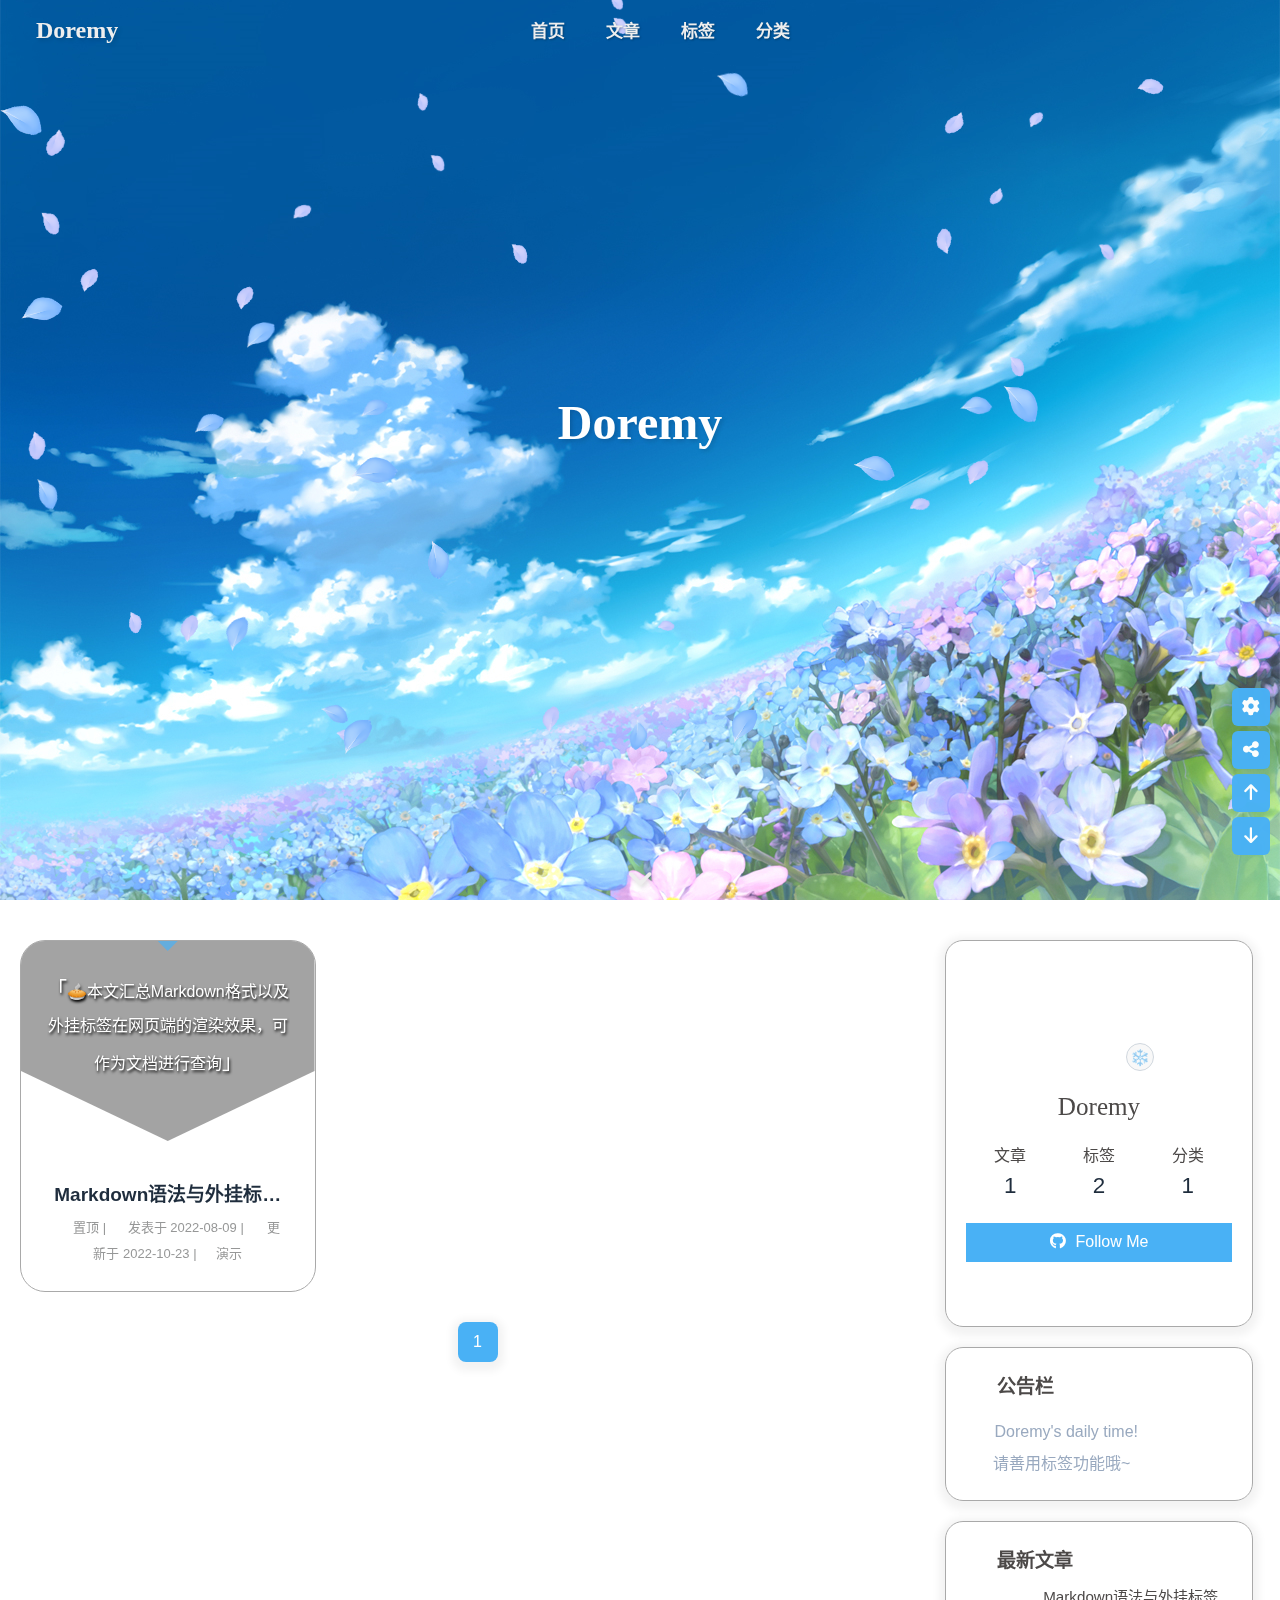
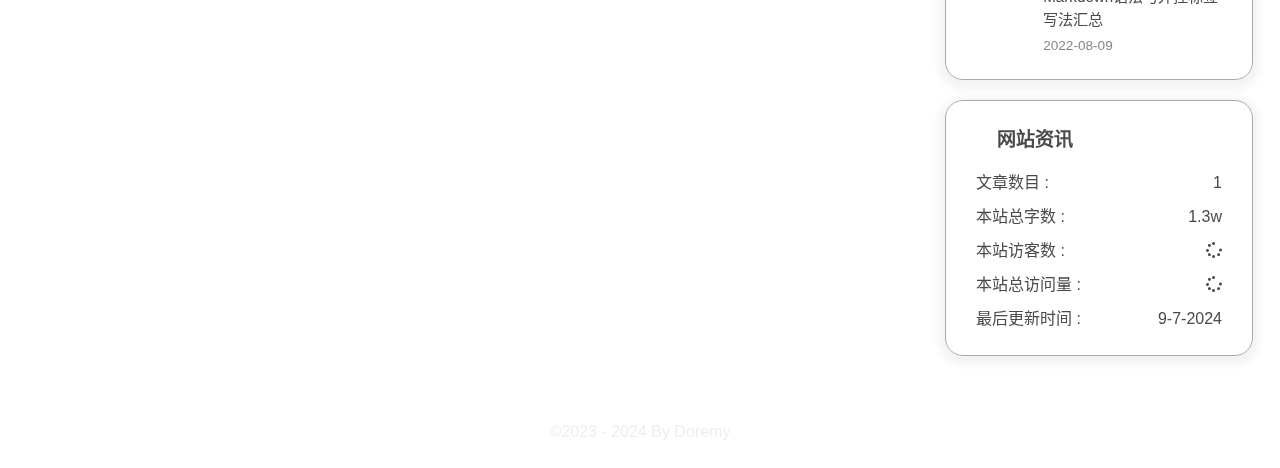
==== commit eb10a49b: "Site updated: 2024-09-07 19:43:03" ====
--- a/index.html
+++ b/index.html
@@ -1,10 +1,10 @@
-<!DOCTYPE html><html lang="zh-CN" data-theme="light"><head><meta charset="UTF-8"><meta http-equiv="X-UA-Compatible" content="IE=edge"><meta name="viewport" content="width=device-width, initial-scale=1.0, maximum-scale=1.0, user-scalable=no"><title>Doremious</title><meta name="author" content="Doremious"><meta name="copyright" content="Doremious"><meta name="format-detection" content="telephone=no"><meta name="theme-color" content="ffffff"><meta property="og:type" content="website">
-<meta property="og:title" content="Doremious">
+<!DOCTYPE html><html lang="zh-CN" data-theme="light"><head><meta charset="UTF-8"><meta http-equiv="X-UA-Compatible" content="IE=edge"><meta name="viewport" content="width=device-width, initial-scale=1.0, maximum-scale=1.0, user-scalable=no"><title>Doremy</title><meta name="author" content="Doremy"><meta name="copyright" content="Doremy"><meta name="format-detection" content="telephone=no"><meta name="theme-color" content="ffffff"><meta property="og:type" content="website">
+<meta property="og:title" content="Doremy">
 <meta property="og:url" content="https://doremy.cn/index.html">
-<meta property="og:site_name" content="Doremious">
+<meta property="og:site_name" content="Doremy">
 <meta property="og:locale" content="zh_CN">
 <meta property="og:image" content="https://raw.githubusercontent.com/Doremious/source/main/img/avatar.png">
-<meta property="article:author" content="Doremious">
+<meta property="article:author" content="Doremy">
 <meta name="twitter:card" content="summary">
 <meta name="twitter:image" content="https://raw.githubusercontent.com/Doremious/source/main/img/avatar.png"><link rel="shortcut icon" href="/assets/WA2.png"><link rel="canonical" href="https://doremy.cn/"><link rel="preconnect" href="//cdn.jsdelivr.net"/><link rel="preconnect" href="//busuanzi.ibruce.info"/><link rel="stylesheet" href="/css/index.css"><link rel="stylesheet" href="https://lf6-cdn-tos.bytecdntp.com/cdn/expire-1-M/font-awesome/6.0.0/css/all.min.css" media="print" onload="this.media='all'"><link rel="stylesheet" href="https://cdn.staticfile.org/fancyapps-ui/4.0.31/fancybox.min.css" media="print" onload="this.media='all'"><script>const GLOBAL_CONFIG = { 
   root: '/',
@@ -43,12 +43,12 @@
   islazyload: true,
   isAnchor: false
 }</script><script id="config-diff">var GLOBAL_CONFIG_SITE = {
-  title: 'Doremious',
+  title: 'Doremy',
   isPost: false,
   isHome: true,
   isHighlightShrink: false,
   isToc: false,
-  postUpdate: '2024-09-05 23:04:42'
+  postUpdate: '2024-09-07 19:43:01'
 }</script><noscript><style type="text/css">
   #nav {
     opacity: 1
@@ -141,8 +141,8 @@
       }
     }
     detectApple()
-    })(window)</script><link rel="stylesheet" href="https://cdn1.tianli0.top/npm/element-ui@2.15.6/packages/theme-chalk/lib/index.css"><style id="themeColor"></style><style id="rightSide"></style><style id="transPercent"></style><style id="blurNum"></style><style id="settingStyle"></style><style id="defineBg"></style><style id="menu_shadow"></style><script src="https://npm.elemecdn.com/echarts@4.9.0/dist/echarts.min.js"></script><!-- hexo injector head_end start --><link rel="stylesheet" href="https://npm.elemecdn.com/hexo-butterfly-swiper/lib/swiper.min.css" media="print" onload="this.media='all'"><link rel="stylesheet" href="https://npm.elemecdn.com/hexo-butterfly-swiper/lib/swiperstyle.css" media="print" onload="this.media='all'"><link rel="stylesheet" href="https://npm.elemecdn.com/hexo-butterfly-wowjs/lib/animate.min.css" media="print" onload="this.media='screen'"><link rel="stylesheet" href="https://npm.elemecdn.com/hexo-butterfly-tag-plugins-plus@latest/lib/assets/font-awesome-animation.min.css" media="defer" onload="this.media='all'"><link rel="stylesheet" href="https://npm.elemecdn.com/hexo-butterfly-tag-plugins-plus@latest/lib/tag_plugins.css" media="defer" onload="this.media='all'"><script src="https://npm.elemecdn.com/hexo-butterfly-tag-plugins-plus@latest/lib/assets/carousel-touch.js"></script><!-- hexo injector head_end end --><meta name="generator" content="Hexo 6.3.0"><link rel="alternate" href="/atom.xml" title="Doremious" type="application/atom+xml">
-</head><body><div id="loading-box" onclick="document.getElementById(&quot;loading-box&quot;).classList.add(&quot;loaded&quot;)"><div class="loading-bg"><div class="loading-img"></div><div class="loading-image-dot"></div></div></div><div id="web_bg"></div><div id="sidebar"><div id="menu-mask"></div><div id="sidebar-menus"><div class="avatar-img is-center"><img src= "[data-uri]" data-lazy-src="https://raw.githubusercontent.com/Doremious/source/main/img/avatar.png" onerror="onerror=null;src='/assets/fr.gif'" alt="avatar"/></div><div class="sidebar-site-data site-data is-center"><a href="/archives/"><div class="headline">文章</div><div class="length-num">1</div></a><a href="/tags/"><div class="headline">标签</div><div class="length-num">2</div></a><a href="/categories/"><div class="headline">分类</div><div class="length-num">1</div></a></div><hr/><div class="menus_items"><div class="menus_item"><a class="site-page faa-parent animated-hover" href="/"><svg class="menu_icon faa-tada" aria-hidden="true" style="width:1.30em;height:1.30em;vertical-align:-0.25em;fill:currentColor;overflow:hidden;"><use xlink:href="#icon-shouye"></use></svg><span class="menu_word" style="font-size:17px"> 首页</span></a></div><div class="menus_item"><a class="site-page faa-parent animated-hover" href="/archives/"><svg class="menu_icon faa-tada" aria-hidden="true" style="width:1.30em;height:1.30em;vertical-align:-0.25em;fill:currentColor;overflow:hidden;"><use xlink:href="#icon-Designsubscriptions"></use></svg><span class="menu_word" style="font-size:17px"> 文章</span></a></div><div class="menus_item"><a class="site-page faa-parent animated-hover" href="/tags/"><svg class="menu_icon faa-tada" aria-hidden="true" style="width:1.30em;height:1.30em;vertical-align:-0.25em;fill:currentColor;overflow:hidden;"><use xlink:href="#icon-biaoqianku"></use></svg><span class="menu_word" style="font-size:17px"> 标签</span></a></div><div class="menus_item"><a class="site-page faa-parent animated-hover" href="/categories/"><svg class="menu_icon faa-tada" aria-hidden="true" style="width:1.30em;height:1.30em;vertical-align:-0.25em;fill:currentColor;overflow:hidden;"><use xlink:href="#icon-fenlei1"></use></svg><span class="menu_word" style="font-size:17px"> 分类</span></a></div></div></div></div><div class="page home" id="body-wrap"><header class="full_page" id="page-header"><nav id="nav"><span id="blog_name"><a id="site-name" href="/">Doremious</a></span><div id="menus"><div class="menus_items"><div class="menus_item"><a class="site-page faa-parent animated-hover" href="/"><svg class="menu_icon faa-tada" aria-hidden="true" style="width:1.30em;height:1.30em;vertical-align:-0.25em;fill:currentColor;overflow:hidden;"><use xlink:href="#icon-shouye"></use></svg><span class="menu_word" style="font-size:17px"> 首页</span></a></div><div class="menus_item"><a class="site-page faa-parent animated-hover" href="/archives/"><svg class="menu_icon faa-tada" aria-hidden="true" style="width:1.30em;height:1.30em;vertical-align:-0.25em;fill:currentColor;overflow:hidden;"><use xlink:href="#icon-Designsubscriptions"></use></svg><span class="menu_word" style="font-size:17px"> 文章</span></a></div><div class="menus_item"><a class="site-page faa-parent animated-hover" href="/tags/"><svg class="menu_icon faa-tada" aria-hidden="true" style="width:1.30em;height:1.30em;vertical-align:-0.25em;fill:currentColor;overflow:hidden;"><use xlink:href="#icon-biaoqianku"></use></svg><span class="menu_word" style="font-size:17px"> 标签</span></a></div><div class="menus_item"><a class="site-page faa-parent animated-hover" href="/categories/"><svg class="menu_icon faa-tada" aria-hidden="true" style="width:1.30em;height:1.30em;vertical-align:-0.25em;fill:currentColor;overflow:hidden;"><use xlink:href="#icon-fenlei1"></use></svg><span class="menu_word" style="font-size:17px"> 分类</span></a></div></div><center id="name-container"><a id="page-name" href="javascript:scrollToTop()">PAGE_NAME</a></center><div id="nav-right"><div id="search-button"><a class="search faa-parent animated-hover" title="搜索"><svg class="faa-tada icon" style="height:24px;width:24px;fill:currentColor;position:relative;top:6px" aria-hidden="true"><use xlink:href="#icon-sousuo"></use></svg></a></div><a class="suibian faa-parent animated-hover" href="javascript:;" onclick="randomPost()" title="随便逛逛"><svg class="faa-tada icon" style="height:24px;width:24px;text-align:right;fill:currentColor;position:relative;margin:0 8px 0 15px;top:7px" aria-hidden="true"><use xlink:href="#icon-zhifeiji"></use></svg></a><a class="sun_moon faa-parent animated-hover" onclick="switchNightMode()" title="昼夜交替" id="nightmode-button"><svg class="faa-tada" style="height:24px;width:24px;fill:currentColor;position:relative;top:7px" viewBox="0 0 1024 1024"><use id="modeicon" xlink:href="#icon-xianxingriyue">       </use></svg></a><div id="toggle-menu"><a><i class="fas fa-bars fa-fw"></i></a></div></div></div></nav><div id="site-info"><h1 id="site-title">Doremious</h1><div id="site-subtitle"><span id="subtitle"></span></div><div id="site_social_icons"><a class="social-icon faa-parent animated-hover" href="https://space.bilibili.com/442213698" target="_blank" title="Bilibili"><svg class="social_icon faa-tada" aria-hidden="true" style="width:1.15em;height:1.15em;vertical-align:-0.15em;fill:currentColor;overflow:hidden;"><use xlink:href="#icon-bilibili-2"></use></svg></a><a class="social-icon faa-parent animated-hover" href="mailto:doremyous@gmail.com" target="_blank" title="Email"><svg class="social_icon faa-tada" aria-hidden="true" style="width:1.15em;height:1.15em;vertical-align:-0.15em;fill:currentColor;overflow:hidden;"><use xlink:href="#icon-email"></use></svg></a><a class="social-icon faa-parent animated-hover" href="https://twitter.com/Doremious" target="_blank" title="Twitter"><svg class="social_icon faa-tada" aria-hidden="true" style="width:1.15em;height:1.15em;vertical-align:-0.15em;fill:currentColor;overflow:hidden;"><use xlink:href="#icon-twitter"></use></svg></a></div></div><div id="scroll-down"><i class="fas fa-angle-down scroll-down-effects"></i></div></header><main class="layout" id="content-inner"><div class="recent-posts" id="recent-posts"><div class="recent-post-item"><div class="recent-post-content left"><div class="recent-post-cover"><img class="article-cover" src= "[data-uri]" data-lazy-src="/assets/default_cover.png" onerror="this.onerror=null;this.src='/assets/chii.png'" alt="Markdown语法与外挂标签写法汇总"></div><div class="recent-post-info"><a class="article-title" href="/2022/08/09/2022-08-09-Markdown%E8%AF%AD%E6%B3%95%E4%B8%8E%E5%A4%96%E6%8C%82%E6%A0%87%E7%AD%BE%E5%86%99%E6%B3%95%E6%B1%87%E6%80%BB/" title="Markdown语法与外挂标签写法汇总"><div class="article-title-link">Markdown语法与外挂标签写法汇总</div></a><div class="recent-post-meta">               <div class="article-meta-wrap"><span class="article-meta"><svg class="meta_icon post-ui-icon" style="width:16px;height:16px;position:relative;top:3px"><use xlink:href="#icon-tuding"></use></svg><span class="sticky">置顶</span><span class="article-meta-separator"> | </span></span><span class="post-meta-date"><svg class="meta_icon post-ui-icon" style="width:16px;height:16px;position:relative;top:3px"><use xlink:href="#icon-rili"></use></svg><span class="article-meta-label">发表于 </span><time class="post-meta-date-created" datetime="2022-08-09T10:19:03.000Z" title="发表于 2022-08-09 18:19:03">2022-08-09</time><span class="article-meta-separator"> | </span><svg class="meta_icon post-ui-icon" style="width:18px;height:18px;position:relative;top:4px"><use xlink:href="#icon-zuzhiheguanlitubiao-">                   </use></svg><span class="article-meta-label">更新于 </span><time class="post-meta-date-updated" datetime="2022-10-23T14:00:00.000Z" title="更新于 2022-10-23 22:00:00">2022-10-23</time></span><span class="article-meta"><span class="article-meta-separator"> | </span><svg class="meta_icon post-ui-icon" style="width:14px;height:14px;position:relative;top:3px"><use xlink:href="#icon-fenlei1"></use></svg><a class="article-meta__categories" href="/categories/%E6%BC%94%E7%A4%BA/">演示</a></span></div></div></div><a class="article-content" href="/2022/08/09/2022-08-09-Markdown%E8%AF%AD%E6%B3%95%E4%B8%8E%E5%A4%96%E6%8C%82%E6%A0%87%E7%AD%BE%E5%86%99%E6%B3%95%E6%B1%87%E6%80%BB/" title="Markdown语法与外挂标签写法汇总"><div class="article-content-text">🥧本文汇总Markdown格式以及外挂标签在网页端的渲染效果，可作为文档进行查询</div></a><div class="recent-post-arrow"></div></div></div><nav id="pagination"><div class="pagination"><span class="page-number current">1</span></div></nav></div><div class="aside-content" id="aside-content"><div class="card-widget card-info"><div class="is-center"><div class="card-info-avatar"><div class="avatar-img"><img src= "[data-uri]" data-lazy-src="https://raw.githubusercontent.com/Doremious/source/main/img/avatar.png" onerror="this.onerror=null;this.src='/assets/fr.gif'" alt="avatar"/></div><div class="author-status-box"><div class="author-status"><g-emoji class="g-emoji" alias="palm_tree" fallback-src="/img/WA2.png">❄️</g-emoji><span>Snowing</span></div></div></div><div class="author-info__name">Doremious</div><div class="author-info__description"></div></div><div class="card-info-data site-data is-center"><a href="/archives/"><div class="headline">文章</div><div class="length-num">1</div></a><a href="/tags/"><div class="headline">标签</div><div class="length-num">2</div></a><a href="/categories/"><div class="headline">分类</div><div class="length-num">1</div></a></div><a id="card-info-btn" target="_blank" rel="noopener" href="https://github.com/Doremious"><i class="fab fa-github"></i><span>Follow Me</span></a><div class="card-info-social-icons is-center"><a class="social-icon faa-parent animated-hover" href="https://space.bilibili.com/442213698" target="_blank" title="Bilibili"><svg class="social_icon faa-tada" aria-hidden="true" style="width:1.15em;height:1.15em;vertical-align:-0.15em;fill:currentColor;overflow:hidden;"><use xlink:href="#icon-bilibili-2"></use></svg></a><a class="social-icon faa-parent animated-hover" href="mailto:doremyous@gmail.com" target="_blank" title="Email"><svg class="social_icon faa-tada" aria-hidden="true" style="width:1.15em;height:1.15em;vertical-align:-0.15em;fill:currentColor;overflow:hidden;"><use xlink:href="#icon-email"></use></svg></a><a class="social-icon faa-parent animated-hover" href="https://twitter.com/Doremious" target="_blank" title="Twitter"><svg class="social_icon faa-tada" aria-hidden="true" style="width:1.15em;height:1.15em;vertical-align:-0.15em;fill:currentColor;overflow:hidden;"><use xlink:href="#icon-twitter"></use></svg></a></div></div><div class="card-widget card-announcement"><div class="item-headline"><a class="faa-parent animated-hover"><svg class="faa-tada icon" style="height:25px;width:25px;fill:currentColor;position:relative;top:4px" aria-hidden="true"><use xlink:href="#icon-xinwengonggao"></use></svg></a><span style="font-weight:bold">公告栏</span></div><div class="announcement_content"><a href="/"><svg class="icon faa-tada" style="height:24px;width:24px;position:relative;top:7px;" aria-hidden="true"><use xlink:href="#icon-xuehua"></use></svg> Doremious' daily time!</a><br><a href="/tags/"><svg class="icon faa-tada" style="height:18px;width:18px;position:relative;left:4px;top:3px;" aria-hidden="true"><use xlink:href="#icon-biaoqianku"></use></svg> &nbsp请善用标签功能哦~</a></div></div><div class="sticky_layout"><div class="card-widget card-recent-post"><div class="item-headline"><a class="faa-parent animated-hover"><svg class="faa-tada icon" style="height:25px;width:25px;fill:currentColor;position:relative;top:5px" aria-hidden="true"><use xlink:href="#icon-lishijilu"></use></svg></a><span>最新文章</span></div><div class="aside-list"><div class="aside-list-item"><a class="thumbnail" href="/2022/08/09/2022-08-09-Markdown%E8%AF%AD%E6%B3%95%E4%B8%8E%E5%A4%96%E6%8C%82%E6%A0%87%E7%AD%BE%E5%86%99%E6%B3%95%E6%B1%87%E6%80%BB/" title="Markdown语法与外挂标签写法汇总"><img src= "[data-uri]" data-lazy-src="/assets/default_cover.png" onerror="this.onerror=null;this.src='/assets/chii.png'" alt="Markdown语法与外挂标签写法汇总"/></a><div class="content"><a class="title" href="/2022/08/09/2022-08-09-Markdown%E8%AF%AD%E6%B3%95%E4%B8%8E%E5%A4%96%E6%8C%82%E6%A0%87%E7%AD%BE%E5%86%99%E6%B3%95%E6%B1%87%E6%80%BB/" title="Markdown语法与外挂标签写法汇总">Markdown语法与外挂标签写法汇总</a><time datetime="2022-08-09T10:19:03.000Z" title="发表于 2022-08-09 18:19:03">2022-08-09</time></div></div></div></div><div class="card-widget card-webinfo"><div class="item-headline"><a class="faa-parent animated-hover"><svg class="faa-tada icon" style="height:25px;width:25px;fill:currentColor;position:relative;top:5px" aria-hidden="true"><use xlink:href="#icon-shujutongji"></use></svg></a><span style="font-weight:bold">网站资讯</span></div><div class="webinfo"><div class="webinfo-item"><div class="item-name">文章数目 :</div><div class="item-count">1</div></div><div class="webinfo-item"><div class="item-name">本站总字数 :</div><div class="item-count">1.3w</div></div><div class="webinfo-item"><div class="item-name">本站访客数 :</div><div class="item-count" id="busuanzi_value_site_uv"><i class="fa-solid fa-spinner fa-spin"></i></div></div><div class="webinfo-item"><div class="item-name">本站总访问量 :</div><div class="item-count" id="busuanzi_value_site_pv"><i class="fa-solid fa-spinner fa-spin"></i></div></div><div class="webinfo-item"><div class="item-name">最后更新时间 :</div><div class="item-count" id="last-push-date" data-lastPushDate="2024-09-05T15:04:42.149Z"><i class="fa-solid fa-spinner fa-spin"></i></div></div></div></div></div></div></main><footer id="footer" style="background-color: transparent;"><div id="footer-wrap"><div class="copyright">&copy;2020 - 2024 By Doremious</div></div></footer></div><div id="rightside"><div id="rightside-config-hide"><button id="translateLink" type="button" title="简繁转换">繁</button><a class="icon-V hidden" onclick="switchNightMode()" title="昼夜交替"><i class="fa fa-adjust"></i></a><button id="hide-aside-btn" type="button" title="单栏和双栏切换"><i class="fas fa-arrows-alt-h"></i></button><button class="share" type="button" title="切换右键模式" onclick="changeMouseMode()"><i class="fas fa-mouse"></i></button></div><div id="rightside-config-show"><button id="rightside_config" type="button" title="设置"><i class="fas fa-cog right_side"></i></button><button class="share" type="button" title="分享链接" onclick="share()"><i class="fas fa-share-nodes"></i></button><button id="go-up" type="button" title="回到顶部"><i class="fas fa-arrow-up"></i><span id="percent">0<span>%</span></span></button><button id="go-down" type="button" title="直达底部" onclick="btf.scrollToDest(document.body.scrollHeight, 500)"><i class="fas fa-arrow-down"></i></button></div></div><div id="local-search"><div class="search-dialog"><nav class="search-nav"><span class="search-dialog-title">搜索</span><span id="loading-status"></span><button class="search-close-button"><i class="fas fa-times"></i></button></nav><div class="is-center" id="loading-database"><i class="fas fa-spinner fa-pulse"></i><span>  数据库加载中</span></div><div class="search-wrap"><div id="local-search-input"><div class="local-search-box"><input class="local-search-box--input" placeholder="搜索文章" type="text"/></div></div><hr/><div id="local-search-results"></div></div></div><div id="search-mask"></div></div><div class="js-pjax" id="rightMenu"><div class="rightMenu-group rightMenu-small"><a class="rightMenu-item" href="javascript:window.history.back();"><i class="fa fa-arrow-left"></i></a><a class="rightMenu-item" href="javascript:window.history.forward();"><i class="fa fa-arrow-right"></i></a><a class="rightMenu-item" href="javascript:window.location.reload();"><i class="fa fa-refresh"></i></a><a class="rightMenu-item" href="javascript:rmf.scrollToTop();"><i class="fa fa-arrow-up"></i></a></div><div class="rightMenu-group rightMenu-line hide" id="menu-text"><a class="rightMenu-item" href="javascript:rmf.copySelect();"><i class="fa fa-copy"></i><span>复制</span></a><a class="rightMenu-item" href="javascript:window.open(&quot;https://www.baidu.com/s?wd=&quot;+window.getSelection().toString());window.location.reload();"><i class="fa fa-search"></i><span>百度搜索</span></a></div><div class="rightMenu-group rightMenu-line hide" id="menu-too"><a class="rightMenu-item" href="javascript:window.open(window.getSelection().toString());window.location.reload();"><i class="fa fa-link"></i><span>转到链接</span></a></div><div class="rightMenu-group rightMenu-line hide" id="menu-paste"><a class="rightMenu-item" href="javascript:rmf.paste()"><i class="fa fa-copy"></i><span>粘贴</span></a></div><div class="rightMenu-group rightMenu-line hide" id="menu-post"><a class="rightMenu-item" href="javascript:rmf.copyWordsLink()"><i class="fa fa-link"></i><span>复制本文地址</span></a></div><div class="rightMenu-group rightMenu-line hide" id="menu-to"><a class="rightMenu-item" href="javascript:rmf.openWithNewTab()"><i class="fa fa-window-restore"></i><span>新窗口打开</span></a><a class="rightMenu-item" href="javascript:rmf.copyLink()"><i class="fa fa-copy"></i><span>复制链接</span></a></div><div class="rightMenu-group rightMenu-line hide" id="menu-img"><a class="rightMenu-item" href="javascript:rmf.saveAs()"><i class="fa fa-download"></i><span>保存图片</span></a><a class="rightMenu-item" href="javascript:rmf.openWithNewTab()"><i class="fa fa-window-restore"></i><span>在新窗口打开</span></a><a class="rightMenu-item" href="javascript:rmf.copyLink()"><i class="fa fa-copy"></i><span>复制图片链接</span></a></div><div class="rightMenu-group rightMenu-line"><a class="rightMenu-item" href="/"><i class="fa fa-home"></i><span>返回首页</span></a><a class="rightMenu-item" href="javascript:switchNightMode();"><i class="fa fa-adjust"></i><span>昼夜交替</span></a><a class="rightMenu-item" href="javascript:rmf.translate();"><div id="translateRightmenu">繁</div><span>简繁转换</span></a><a class="rightMenu-item" href="javascript:randomPost()"><i class="fa fa-paper-plane"></i><span>随便逛逛</span></a><a class="rightMenu-item" href="javascript:rmf.fullScreen();"><i class="fas fa-expand"></i><span>切换全屏</span></a><a class="rightMenu-item" href="javascript:window.print();"><i class="fa-solid fa-print"></i><span>打印页面</span></a></div></div><div><script src="/js/utils.js"></script><script src="/js/main.js"></script><script src="/js/tw_cn.js"></script><script src="https://cdn.staticfile.org/fancyapps-ui/4.0.31/fancybox.umd.min.js"></script><script src="https://lf3-cdn-tos.bytecdntp.com/cdn/expire-1-M/instant.page/5.1.0/instantpage.min.js" type="module"></script><script src="https://lf3-cdn-tos.bytecdntp.com/cdn/expire-1-M/vanilla-lazyload/17.3.1/lazyload.iife.min.js"></script><script src="/js/search/local-search.js"></script><script async="async">var preloader = {
+    })(window)</script><link rel="stylesheet" href="https://cdn1.tianli0.top/npm/element-ui@2.15.6/packages/theme-chalk/lib/index.css"><style id="themeColor"></style><style id="rightSide"></style><style id="transPercent"></style><style id="blurNum"></style><style id="settingStyle"></style><style id="defineBg"></style><style id="menu_shadow"></style><script src="https://npm.elemecdn.com/echarts@4.9.0/dist/echarts.min.js"></script><!-- hexo injector head_end start --><link rel="stylesheet" href="https://npm.elemecdn.com/hexo-butterfly-swiper/lib/swiper.min.css" media="print" onload="this.media='all'"><link rel="stylesheet" href="https://npm.elemecdn.com/hexo-butterfly-swiper/lib/swiperstyle.css" media="print" onload="this.media='all'"><link rel="stylesheet" href="https://npm.elemecdn.com/hexo-butterfly-tag-plugins-plus@latest/lib/assets/font-awesome-animation.min.css" media="defer" onload="this.media='all'"><link rel="stylesheet" href="https://npm.elemecdn.com/hexo-butterfly-tag-plugins-plus@latest/lib/tag_plugins.css" media="defer" onload="this.media='all'"><script src="https://npm.elemecdn.com/hexo-butterfly-tag-plugins-plus@latest/lib/assets/carousel-touch.js"></script><link rel="stylesheet" href="https://npm.elemecdn.com/hexo-butterfly-wowjs/lib/animate.min.css" media="print" onload="this.media='screen'"><!-- hexo injector head_end end --><meta name="generator" content="Hexo 6.3.0"><link rel="alternate" href="/atom.xml" title="Doremy" type="application/atom+xml">
+</head><body><div id="loading-box" onclick="document.getElementById(&quot;loading-box&quot;).classList.add(&quot;loaded&quot;)"><div class="loading-bg"><div class="loading-img"></div><div class="loading-image-dot"></div></div></div><div id="web_bg"></div><div id="sidebar"><div id="menu-mask"></div><div id="sidebar-menus"><div class="avatar-img is-center"><img src= "[data-uri]" data-lazy-src="https://raw.githubusercontent.com/Doremious/source/main/img/avatar.png" onerror="onerror=null;src='/assets/fr.gif'" alt="avatar"/></div><div class="sidebar-site-data site-data is-center"><a href="/archives/"><div class="headline">文章</div><div class="length-num">1</div></a><a href="/tags/"><div class="headline">标签</div><div class="length-num">2</div></a><a href="/categories/"><div class="headline">分类</div><div class="length-num">1</div></a></div><hr/><div class="menus_items"><div class="menus_item"><a class="site-page faa-parent animated-hover" href="/"><svg class="menu_icon faa-tada" aria-hidden="true" style="width:1.30em;height:1.30em;vertical-align:-0.25em;fill:currentColor;overflow:hidden;"><use xlink:href="#icon-shouye"></use></svg><span class="menu_word" style="font-size:17px"> 首页</span></a></div><div class="menus_item"><a class="site-page faa-parent animated-hover" href="/archives/"><svg class="menu_icon faa-tada" aria-hidden="true" style="width:1.30em;height:1.30em;vertical-align:-0.25em;fill:currentColor;overflow:hidden;"><use xlink:href="#icon-Designsubscriptions"></use></svg><span class="menu_word" style="font-size:17px"> 文章</span></a></div><div class="menus_item"><a class="site-page faa-parent animated-hover" href="/tags/"><svg class="menu_icon faa-tada" aria-hidden="true" style="width:1.30em;height:1.30em;vertical-align:-0.25em;fill:currentColor;overflow:hidden;"><use xlink:href="#icon-biaoqianku"></use></svg><span class="menu_word" style="font-size:17px"> 标签</span></a></div><div class="menus_item"><a class="site-page faa-parent animated-hover" href="/categories/"><svg class="menu_icon faa-tada" aria-hidden="true" style="width:1.30em;height:1.30em;vertical-align:-0.25em;fill:currentColor;overflow:hidden;"><use xlink:href="#icon-fenlei1"></use></svg><span class="menu_word" style="font-size:17px"> 分类</span></a></div></div></div></div><div class="page home" id="body-wrap"><header class="full_page" id="page-header"><nav id="nav"><span id="blog_name"><a id="site-name" href="/">Doremy</a></span><div id="menus"><div class="menus_items"><div class="menus_item"><a class="site-page faa-parent animated-hover" href="/"><svg class="menu_icon faa-tada" aria-hidden="true" style="width:1.30em;height:1.30em;vertical-align:-0.25em;fill:currentColor;overflow:hidden;"><use xlink:href="#icon-shouye"></use></svg><span class="menu_word" style="font-size:17px"> 首页</span></a></div><div class="menus_item"><a class="site-page faa-parent animated-hover" href="/archives/"><svg class="menu_icon faa-tada" aria-hidden="true" style="width:1.30em;height:1.30em;vertical-align:-0.25em;fill:currentColor;overflow:hidden;"><use xlink:href="#icon-Designsubscriptions"></use></svg><span class="menu_word" style="font-size:17px"> 文章</span></a></div><div class="menus_item"><a class="site-page faa-parent animated-hover" href="/tags/"><svg class="menu_icon faa-tada" aria-hidden="true" style="width:1.30em;height:1.30em;vertical-align:-0.25em;fill:currentColor;overflow:hidden;"><use xlink:href="#icon-biaoqianku"></use></svg><span class="menu_word" style="font-size:17px"> 标签</span></a></div><div class="menus_item"><a class="site-page faa-parent animated-hover" href="/categories/"><svg class="menu_icon faa-tada" aria-hidden="true" style="width:1.30em;height:1.30em;vertical-align:-0.25em;fill:currentColor;overflow:hidden;"><use xlink:href="#icon-fenlei1"></use></svg><span class="menu_word" style="font-size:17px"> 分类</span></a></div></div><center id="name-container"><a id="page-name" href="javascript:scrollToTop()">PAGE_NAME</a></center><div id="nav-right"><div id="search-button"><a class="search faa-parent animated-hover" title="搜索"><svg class="faa-tada icon" style="height:24px;width:24px;fill:currentColor;position:relative;top:6px" aria-hidden="true"><use xlink:href="#icon-sousuo"></use></svg></a></div><a class="suibian faa-parent animated-hover" href="javascript:;" onclick="randomPost()" title="随便逛逛"><svg class="faa-tada icon" style="height:24px;width:24px;text-align:right;fill:currentColor;position:relative;margin:0 8px 0 15px;top:7px" aria-hidden="true"><use xlink:href="#icon-zhifeiji"></use></svg></a><a class="sun_moon faa-parent animated-hover" onclick="switchNightMode()" title="昼夜交替" id="nightmode-button"><svg class="faa-tada" style="height:24px;width:24px;fill:currentColor;position:relative;top:7px" viewBox="0 0 1024 1024"><use id="modeicon" xlink:href="#icon-xianxingriyue">       </use></svg></a><div id="toggle-menu"><a><i class="fas fa-bars fa-fw"></i></a></div></div></div></nav><div id="site-info"><h1 id="site-title">Doremy</h1><div id="site-subtitle"><span id="subtitle"></span></div><div id="site_social_icons"><a class="social-icon faa-parent animated-hover" href="https://space.bilibili.com/442213698" target="_blank" title="Bilibili"><svg class="social_icon faa-tada" aria-hidden="true" style="width:1.15em;height:1.15em;vertical-align:-0.15em;fill:currentColor;overflow:hidden;"><use xlink:href="#icon-bilibili-2"></use></svg></a><a class="social-icon faa-parent animated-hover" href="mailto:2654857211@qq.com" target="_blank" title="Email"><svg class="social_icon faa-tada" aria-hidden="true" style="width:1.15em;height:1.15em;vertical-align:-0.15em;fill:currentColor;overflow:hidden;"><use xlink:href="#icon-email"></use></svg></a><a class="social-icon faa-parent animated-hover" href="https://twitter.com/Doremious" target="_blank" title="Twitter"><svg class="social_icon faa-tada" aria-hidden="true" style="width:1.15em;height:1.15em;vertical-align:-0.15em;fill:currentColor;overflow:hidden;"><use xlink:href="#icon-twitter"></use></svg></a></div></div><div id="scroll-down"><i class="fas fa-angle-down scroll-down-effects"></i></div></header><main class="layout" id="content-inner"><div class="recent-posts" id="recent-posts"><div class="recent-post-item"><div class="recent-post-content left"><div class="recent-post-cover"><img class="article-cover" src= "[data-uri]" data-lazy-src="/assets/default_cover.png" onerror="this.onerror=null;this.src='/assets/chii.png'" alt="Markdown语法与外挂标签写法汇总"></div><div class="recent-post-info"><a class="article-title" href="/2022/08/09/2022-08-09-Markdown%E8%AF%AD%E6%B3%95%E4%B8%8E%E5%A4%96%E6%8C%82%E6%A0%87%E7%AD%BE%E5%86%99%E6%B3%95%E6%B1%87%E6%80%BB/" title="Markdown语法与外挂标签写法汇总"><div class="article-title-link">Markdown语法与外挂标签写法汇总</div></a><div class="recent-post-meta">               <div class="article-meta-wrap"><span class="article-meta"><svg class="meta_icon post-ui-icon" style="width:16px;height:16px;position:relative;top:3px"><use xlink:href="#icon-tuding"></use></svg><span class="sticky">置顶</span><span class="article-meta-separator"> | </span></span><span class="post-meta-date"><svg class="meta_icon post-ui-icon" style="width:16px;height:16px;position:relative;top:3px"><use xlink:href="#icon-rili"></use></svg><span class="article-meta-label">发表于 </span><time class="post-meta-date-created" datetime="2022-08-09T10:19:03.000Z" title="发表于 2022-08-09 18:19:03">2022-08-09</time><span class="article-meta-separator"> | </span><svg class="meta_icon post-ui-icon" style="width:18px;height:18px;position:relative;top:4px"><use xlink:href="#icon-zuzhiheguanlitubiao-">                   </use></svg><span class="article-meta-label">更新于 </span><time class="post-meta-date-updated" datetime="2022-10-23T14:00:00.000Z" title="更新于 2022-10-23 22:00:00">2022-10-23</time></span><span class="article-meta"><span class="article-meta-separator"> | </span><svg class="meta_icon post-ui-icon" style="width:14px;height:14px;position:relative;top:3px"><use xlink:href="#icon-fenlei1"></use></svg><a class="article-meta__categories" href="/categories/%E6%BC%94%E7%A4%BA/">演示</a></span></div></div></div><a class="article-content" href="/2022/08/09/2022-08-09-Markdown%E8%AF%AD%E6%B3%95%E4%B8%8E%E5%A4%96%E6%8C%82%E6%A0%87%E7%AD%BE%E5%86%99%E6%B3%95%E6%B1%87%E6%80%BB/" title="Markdown语法与外挂标签写法汇总"><div class="article-content-text">🥧本文汇总Markdown格式以及外挂标签在网页端的渲染效果，可作为文档进行查询</div></a><div class="recent-post-arrow"></div></div></div><nav id="pagination"><div class="pagination"><span class="page-number current">1</span></div></nav></div><div class="aside-content" id="aside-content"><div class="card-widget card-info"><div class="is-center"><div class="card-info-avatar"><div class="avatar-img"><img src= "[data-uri]" data-lazy-src="https://raw.githubusercontent.com/Doremious/source/main/img/avatar.png" onerror="this.onerror=null;this.src='/assets/fr.gif'" alt="avatar"/></div><div class="author-status-box"><div class="author-status"><g-emoji class="g-emoji" alias="palm_tree" fallback-src="/img/WA2.png">❄️</g-emoji><span>Snowing</span></div></div></div><div class="author-info__name">Doremy</div><div class="author-info__description"></div></div><div class="card-info-data site-data is-center"><a href="/archives/"><div class="headline">文章</div><div class="length-num">1</div></a><a href="/tags/"><div class="headline">标签</div><div class="length-num">2</div></a><a href="/categories/"><div class="headline">分类</div><div class="length-num">1</div></a></div><a id="card-info-btn" target="_blank" rel="noopener" href="https://github.com/Doremious"><i class="fab fa-github"></i><span>Follow Me</span></a><div class="card-info-social-icons is-center"><a class="social-icon faa-parent animated-hover" href="https://space.bilibili.com/442213698" target="_blank" title="Bilibili"><svg class="social_icon faa-tada" aria-hidden="true" style="width:1.15em;height:1.15em;vertical-align:-0.15em;fill:currentColor;overflow:hidden;"><use xlink:href="#icon-bilibili-2"></use></svg></a><a class="social-icon faa-parent animated-hover" href="mailto:2654857211@qq.com" target="_blank" title="Email"><svg class="social_icon faa-tada" aria-hidden="true" style="width:1.15em;height:1.15em;vertical-align:-0.15em;fill:currentColor;overflow:hidden;"><use xlink:href="#icon-email"></use></svg></a><a class="social-icon faa-parent animated-hover" href="https://twitter.com/Doremious" target="_blank" title="Twitter"><svg class="social_icon faa-tada" aria-hidden="true" style="width:1.15em;height:1.15em;vertical-align:-0.15em;fill:currentColor;overflow:hidden;"><use xlink:href="#icon-twitter"></use></svg></a></div></div><div class="card-widget card-announcement"><div class="item-headline"><a class="faa-parent animated-hover"><svg class="faa-tada icon" style="height:25px;width:25px;fill:currentColor;position:relative;top:4px" aria-hidden="true"><use xlink:href="#icon-xinwengonggao"></use></svg></a><span style="font-weight:bold">公告栏</span></div><div class="announcement_content"><a href="/"><svg class="icon faa-tada" style="height:24px;width:24px;position:relative;top:7px;" aria-hidden="true"><use xlink:href="#icon-xuehua"></use></svg> Doremy's daily time!</a><br><a href="/tags/"><svg class="icon faa-tada" style="height:18px;width:18px;position:relative;left:4px;top:3px;" aria-hidden="true"><use xlink:href="#icon-biaoqianku"></use></svg> &nbsp请善用标签功能哦~</a></div></div><div class="sticky_layout"><div class="card-widget card-recent-post"><div class="item-headline"><a class="faa-parent animated-hover"><svg class="faa-tada icon" style="height:25px;width:25px;fill:currentColor;position:relative;top:5px" aria-hidden="true"><use xlink:href="#icon-lishijilu"></use></svg></a><span>最新文章</span></div><div class="aside-list"><div class="aside-list-item"><a class="thumbnail" href="/2022/08/09/2022-08-09-Markdown%E8%AF%AD%E6%B3%95%E4%B8%8E%E5%A4%96%E6%8C%82%E6%A0%87%E7%AD%BE%E5%86%99%E6%B3%95%E6%B1%87%E6%80%BB/" title="Markdown语法与外挂标签写法汇总"><img src= "[data-uri]" data-lazy-src="/assets/default_cover.png" onerror="this.onerror=null;this.src='/assets/chii.png'" alt="Markdown语法与外挂标签写法汇总"/></a><div class="content"><a class="title" href="/2022/08/09/2022-08-09-Markdown%E8%AF%AD%E6%B3%95%E4%B8%8E%E5%A4%96%E6%8C%82%E6%A0%87%E7%AD%BE%E5%86%99%E6%B3%95%E6%B1%87%E6%80%BB/" title="Markdown语法与外挂标签写法汇总">Markdown语法与外挂标签写法汇总</a><time datetime="2022-08-09T10:19:03.000Z" title="发表于 2022-08-09 18:19:03">2022-08-09</time></div></div></div></div><div class="card-widget card-webinfo"><div class="item-headline"><a class="faa-parent animated-hover"><svg class="faa-tada icon" style="height:25px;width:25px;fill:currentColor;position:relative;top:5px" aria-hidden="true"><use xlink:href="#icon-shujutongji"></use></svg></a><span style="font-weight:bold">网站资讯</span></div><div class="webinfo"><div class="webinfo-item"><div class="item-name">文章数目 :</div><div class="item-count">1</div></div><div class="webinfo-item"><div class="item-name">本站总字数 :</div><div class="item-count">1.3w</div></div><div class="webinfo-item"><div class="item-name">本站访客数 :</div><div class="item-count" id="busuanzi_value_site_uv"><i class="fa-solid fa-spinner fa-spin"></i></div></div><div class="webinfo-item"><div class="item-name">本站总访问量 :</div><div class="item-count" id="busuanzi_value_site_pv"><i class="fa-solid fa-spinner fa-spin"></i></div></div><div class="webinfo-item"><div class="item-name">最后更新时间 :</div><div class="item-count" id="last-push-date" data-lastPushDate="2024-09-07T11:43:01.277Z"><i class="fa-solid fa-spinner fa-spin"></i></div></div></div></div></div></div></main><footer id="footer" style="background-color: transparent;"><div id="footer-wrap"><div class="copyright">&copy;2023 - 2024 By Doremy</div></div></footer></div><div id="rightside"><div id="rightside-config-hide"><button id="translateLink" type="button" title="简繁转换">繁</button><a class="icon-V hidden" onclick="switchNightMode()" title="昼夜交替"><i class="fa fa-adjust"></i></a><button id="hide-aside-btn" type="button" title="单栏和双栏切换"><i class="fas fa-arrows-alt-h"></i></button><button class="share" type="button" title="切换右键模式" onclick="changeMouseMode()"><i class="fas fa-mouse"></i></button></div><div id="rightside-config-show"><button id="rightside_config" type="button" title="设置"><i class="fas fa-cog right_side"></i></button><button class="share" type="button" title="分享链接" onclick="share()"><i class="fas fa-share-nodes"></i></button><button id="go-up" type="button" title="回到顶部"><i class="fas fa-arrow-up"></i><span id="percent">0<span>%</span></span></button><button id="go-down" type="button" title="直达底部" onclick="btf.scrollToDest(document.body.scrollHeight, 500)"><i class="fas fa-arrow-down"></i></button></div></div><div id="local-search"><div class="search-dialog"><nav class="search-nav"><span class="search-dialog-title">搜索</span><span id="loading-status"></span><button class="search-close-button"><i class="fas fa-times"></i></button></nav><div class="is-center" id="loading-database"><i class="fas fa-spinner fa-pulse"></i><span>  数据库加载中</span></div><div class="search-wrap"><div id="local-search-input"><div class="local-search-box"><input class="local-search-box--input" placeholder="搜索文章" type="text"/></div></div><hr/><div id="local-search-results"></div></div></div><div id="search-mask"></div></div><div class="js-pjax" id="rightMenu"><div class="rightMenu-group rightMenu-small"><a class="rightMenu-item" href="javascript:window.history.back();"><i class="fa fa-arrow-left"></i></a><a class="rightMenu-item" href="javascript:window.history.forward();"><i class="fa fa-arrow-right"></i></a><a class="rightMenu-item" href="javascript:window.location.reload();"><i class="fa fa-refresh"></i></a><a class="rightMenu-item" href="javascript:rmf.scrollToTop();"><i class="fa fa-arrow-up"></i></a></div><div class="rightMenu-group rightMenu-line hide" id="menu-text"><a class="rightMenu-item" href="javascript:rmf.copySelect();"><i class="fa fa-copy"></i><span>复制</span></a><a class="rightMenu-item" href="javascript:window.open(&quot;https://www.baidu.com/s?wd=&quot;+window.getSelection().toString());window.location.reload();"><i class="fa fa-search"></i><span>百度搜索</span></a></div><div class="rightMenu-group rightMenu-line hide" id="menu-too"><a class="rightMenu-item" href="javascript:window.open(window.getSelection().toString());window.location.reload();"><i class="fa fa-link"></i><span>转到链接</span></a></div><div class="rightMenu-group rightMenu-line hide" id="menu-paste"><a class="rightMenu-item" href="javascript:rmf.paste()"><i class="fa fa-copy"></i><span>粘贴</span></a></div><div class="rightMenu-group rightMenu-line hide" id="menu-post"><a class="rightMenu-item" href="javascript:rmf.copyWordsLink()"><i class="fa fa-link"></i><span>复制本文地址</span></a></div><div class="rightMenu-group rightMenu-line hide" id="menu-to"><a class="rightMenu-item" href="javascript:rmf.openWithNewTab()"><i class="fa fa-window-restore"></i><span>新窗口打开</span></a><a class="rightMenu-item" href="javascript:rmf.copyLink()"><i class="fa fa-copy"></i><span>复制链接</span></a></div><div class="rightMenu-group rightMenu-line hide" id="menu-img"><a class="rightMenu-item" href="javascript:rmf.saveAs()"><i class="fa fa-download"></i><span>保存图片</span></a><a class="rightMenu-item" href="javascript:rmf.openWithNewTab()"><i class="fa fa-window-restore"></i><span>在新窗口打开</span></a><a class="rightMenu-item" href="javascript:rmf.copyLink()"><i class="fa fa-copy"></i><span>复制图片链接</span></a></div><div class="rightMenu-group rightMenu-line"><a class="rightMenu-item" href="/"><i class="fa fa-home"></i><span>返回首页</span></a><a class="rightMenu-item" href="javascript:switchNightMode();"><i class="fa fa-adjust"></i><span>昼夜交替</span></a><a class="rightMenu-item" href="javascript:rmf.translate();"><div id="translateRightmenu">繁</div><span>简繁转换</span></a><a class="rightMenu-item" href="javascript:randomPost()"><i class="fa fa-paper-plane"></i><span>随便逛逛</span></a><a class="rightMenu-item" href="javascript:rmf.fullScreen();"><i class="fas fa-expand"></i><span>切换全屏</span></a><a class="rightMenu-item" href="javascript:window.print();"><i class="fa-solid fa-print"></i><span>打印页面</span></a></div></div><div><script src="/js/utils.js"></script><script src="/js/main.js"></script><script src="/js/tw_cn.js"></script><script src="https://cdn.staticfile.org/fancyapps-ui/4.0.31/fancybox.umd.min.js"></script><script src="https://lf3-cdn-tos.bytecdntp.com/cdn/expire-1-M/instant.page/5.1.0/instantpage.min.js" type="module"></script><script src="https://lf3-cdn-tos.bytecdntp.com/cdn/expire-1-M/vanilla-lazyload/17.3.1/lazyload.iife.min.js"></script><script src="/js/search/local-search.js"></script><script async="async">var preloader = {
   endLoading: () => {
     document.body.style.overflow = 'auto';
     document.getElementById('loading-box').classList.add("loaded")
